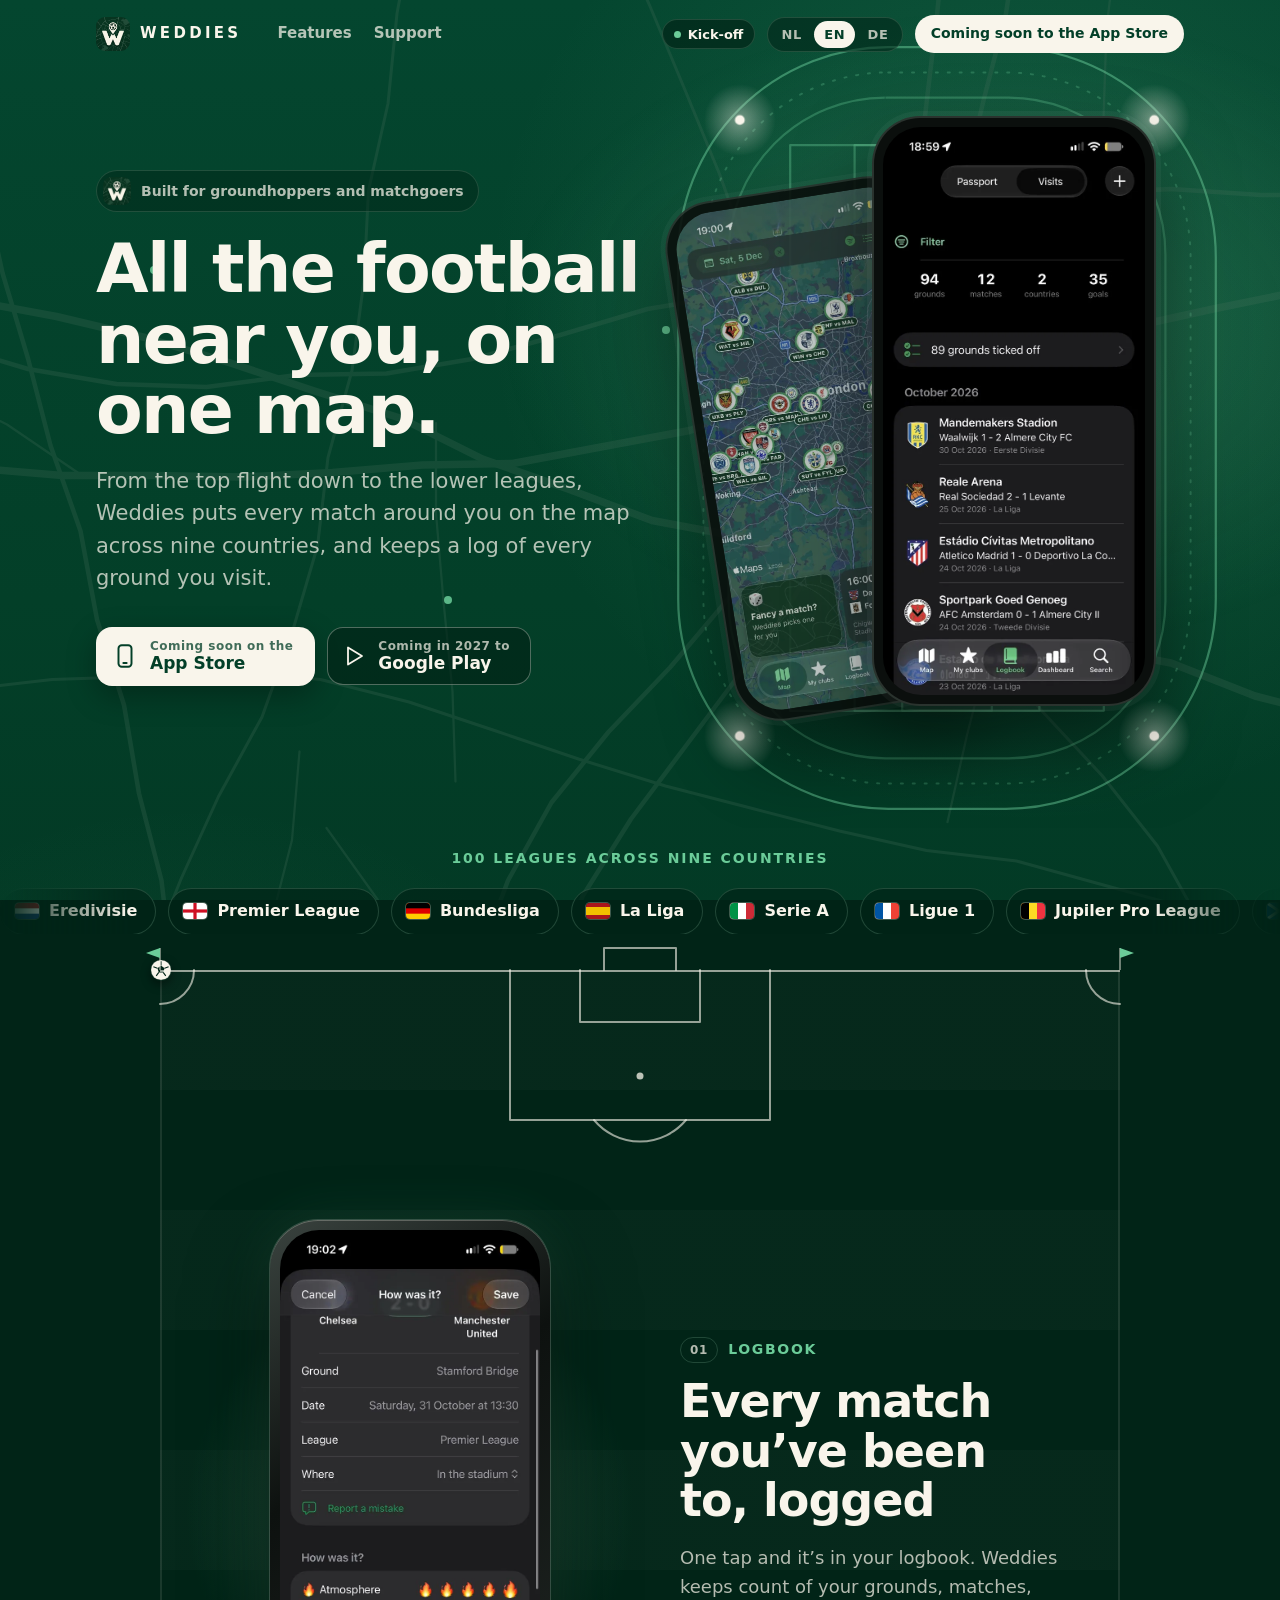
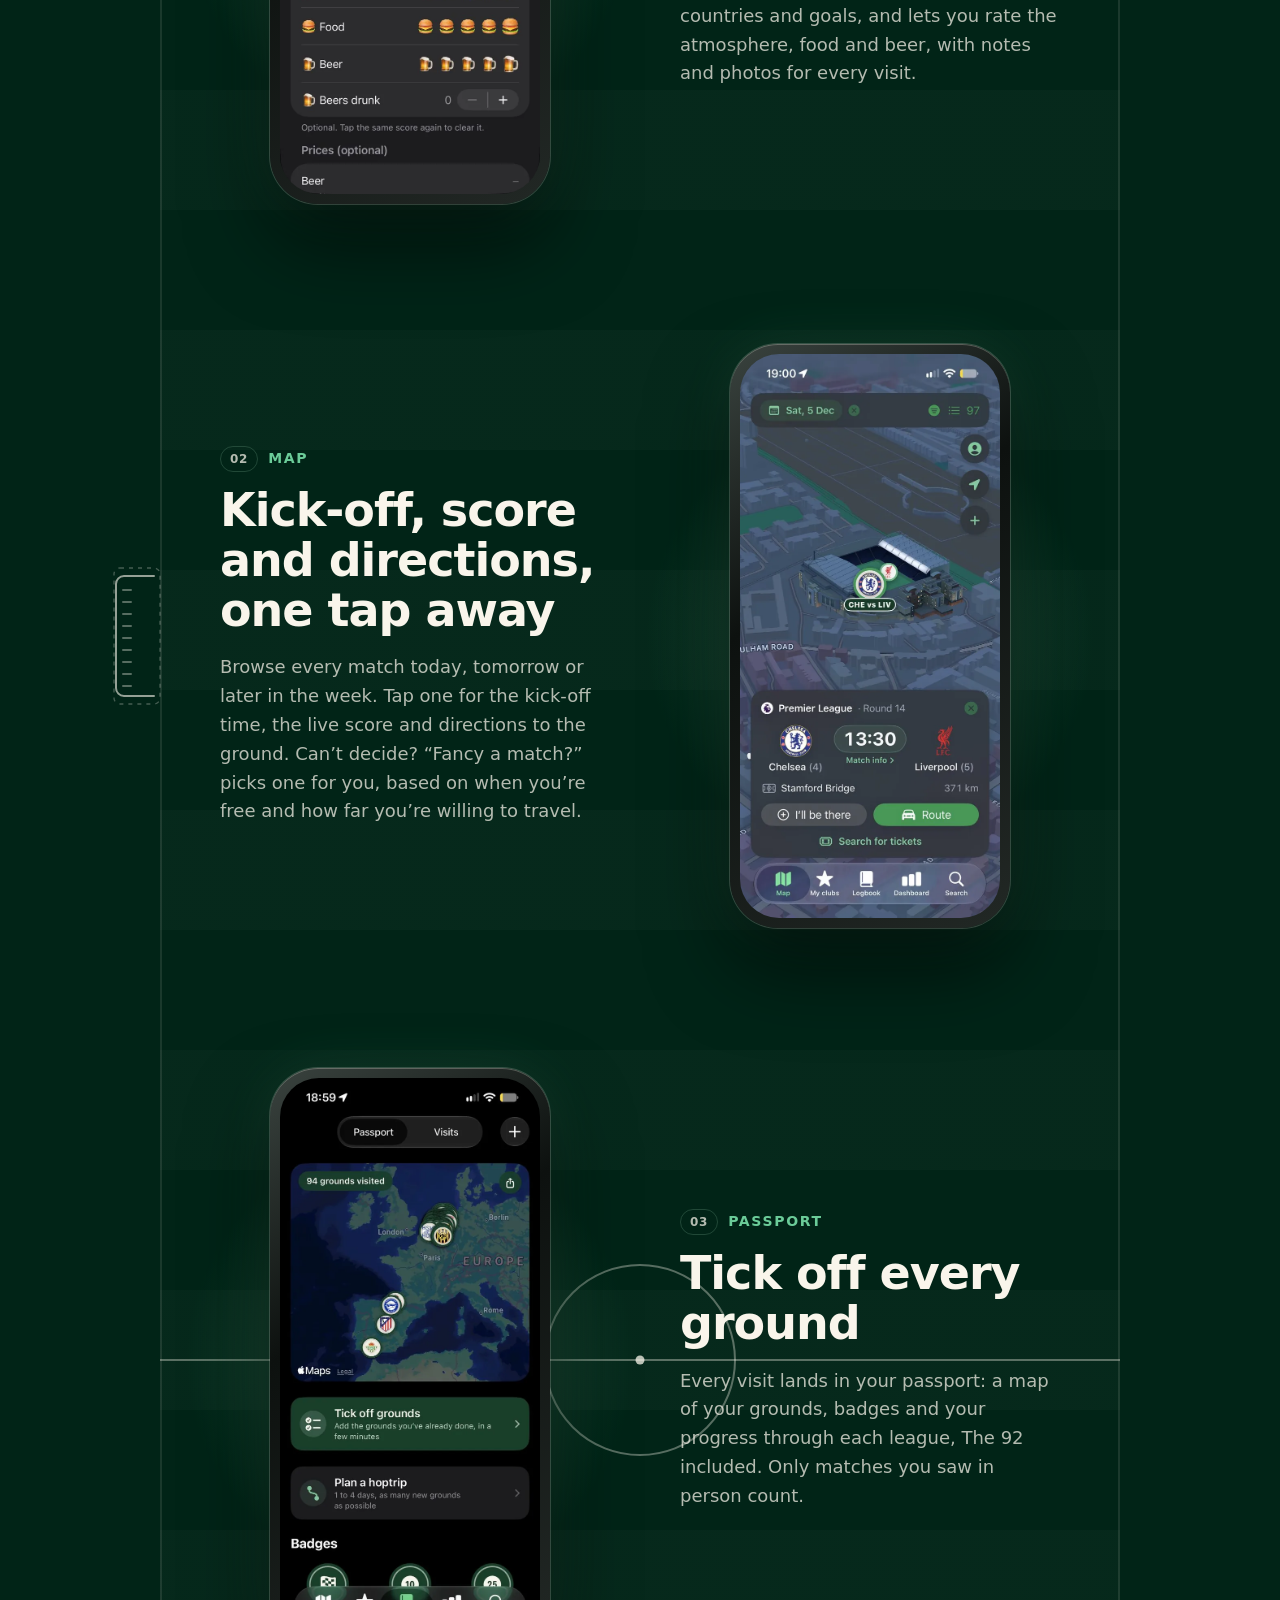
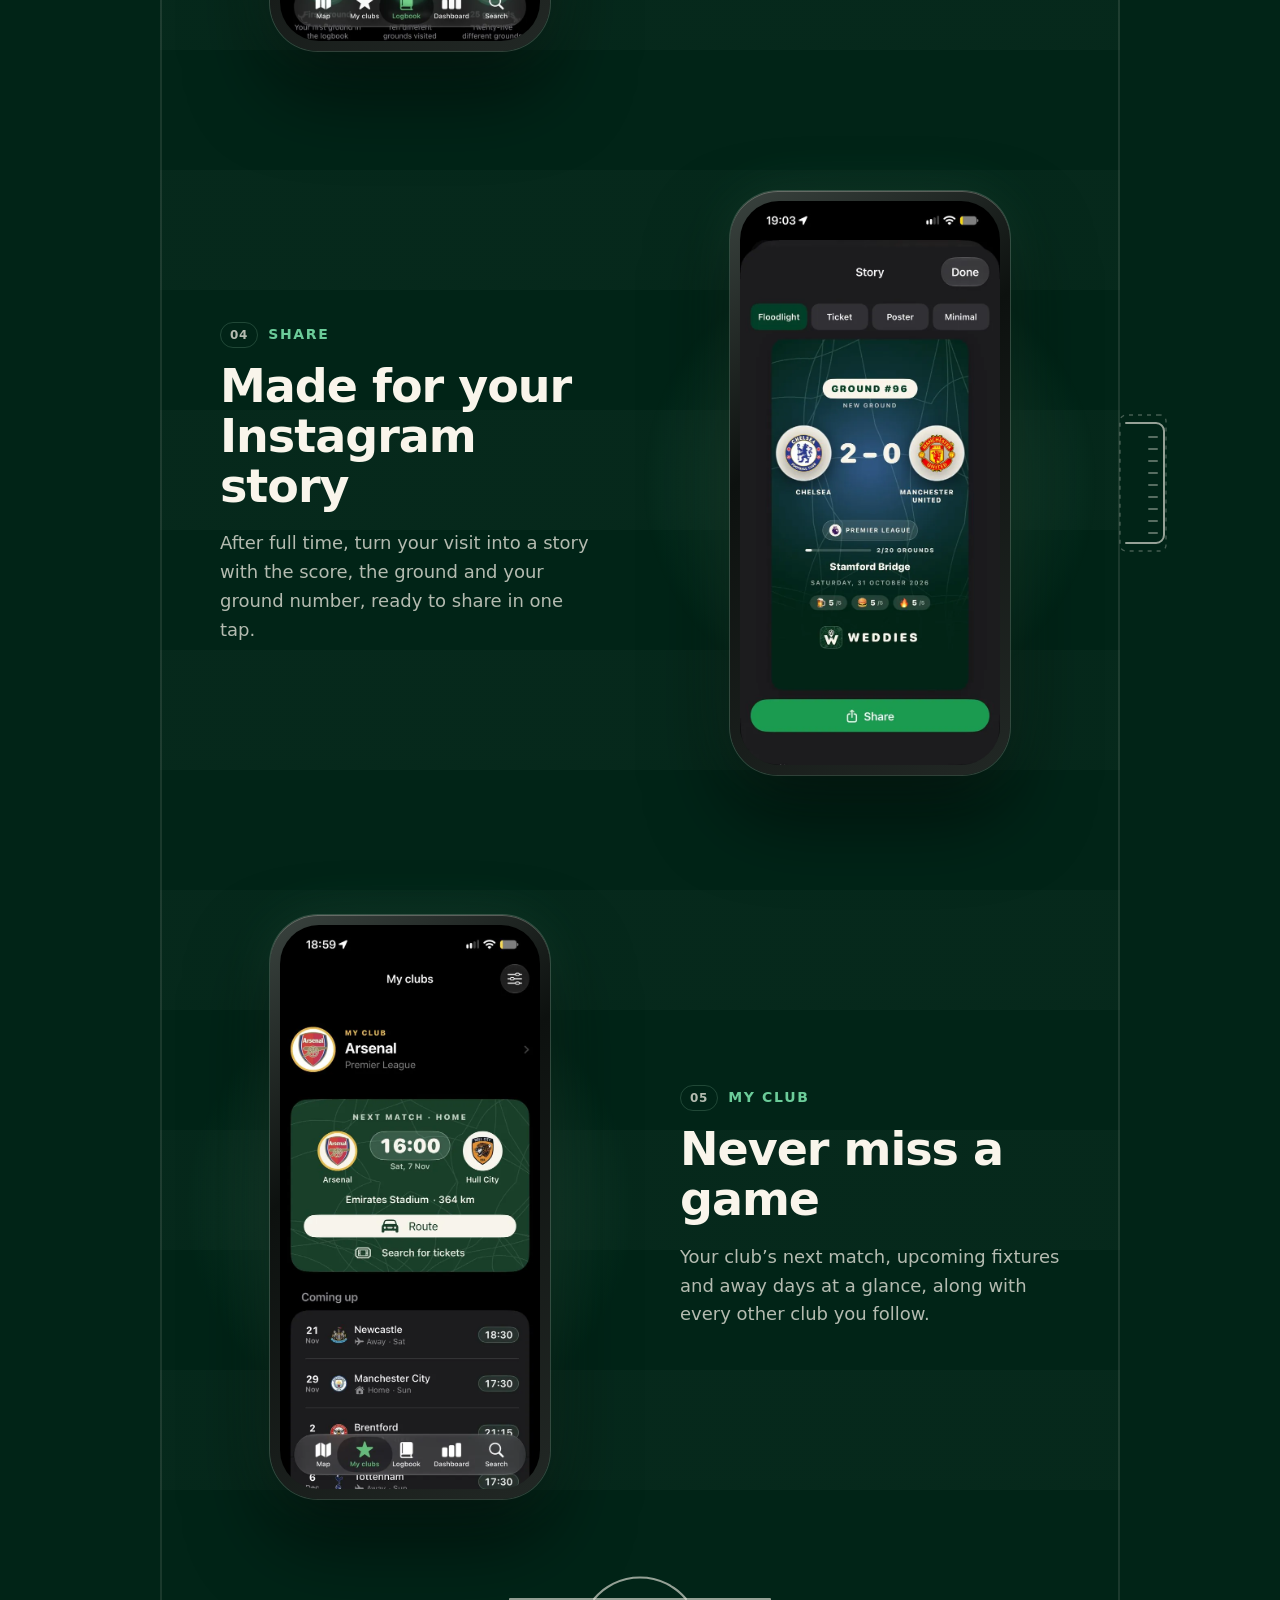
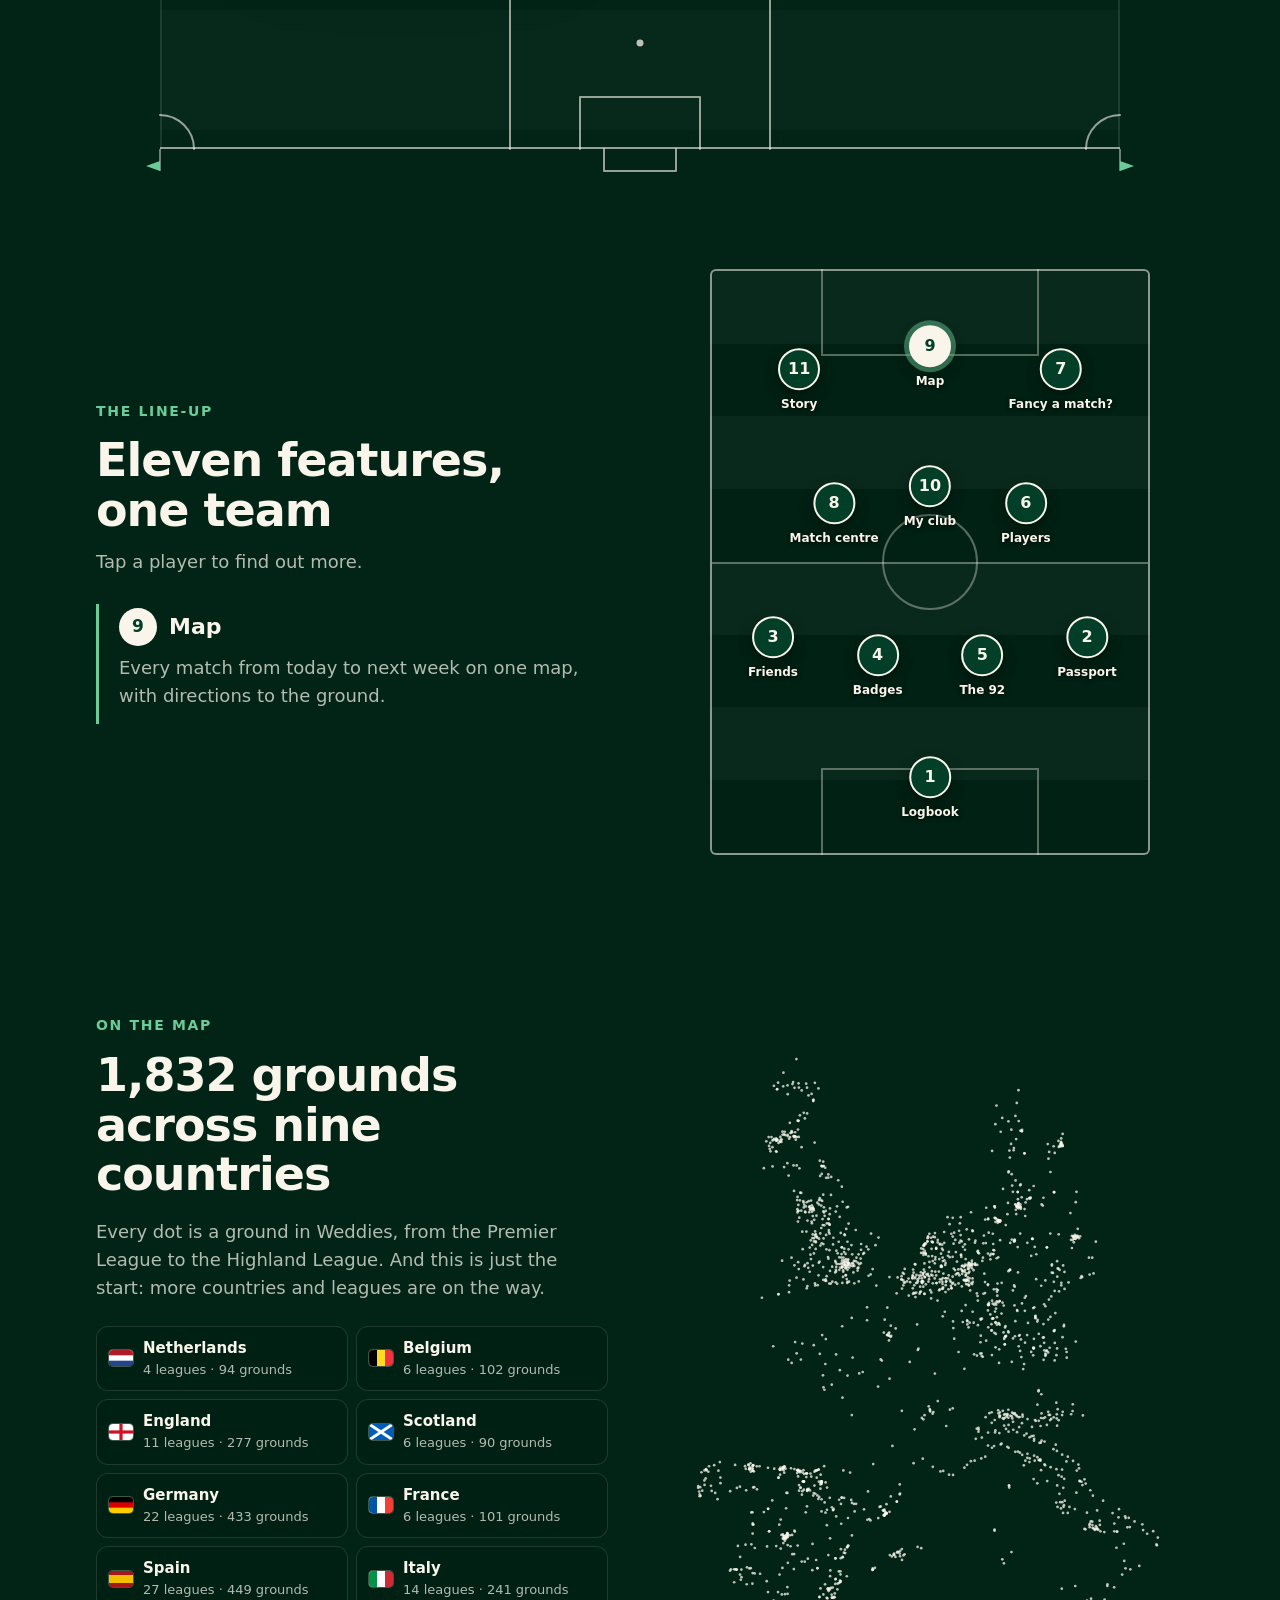
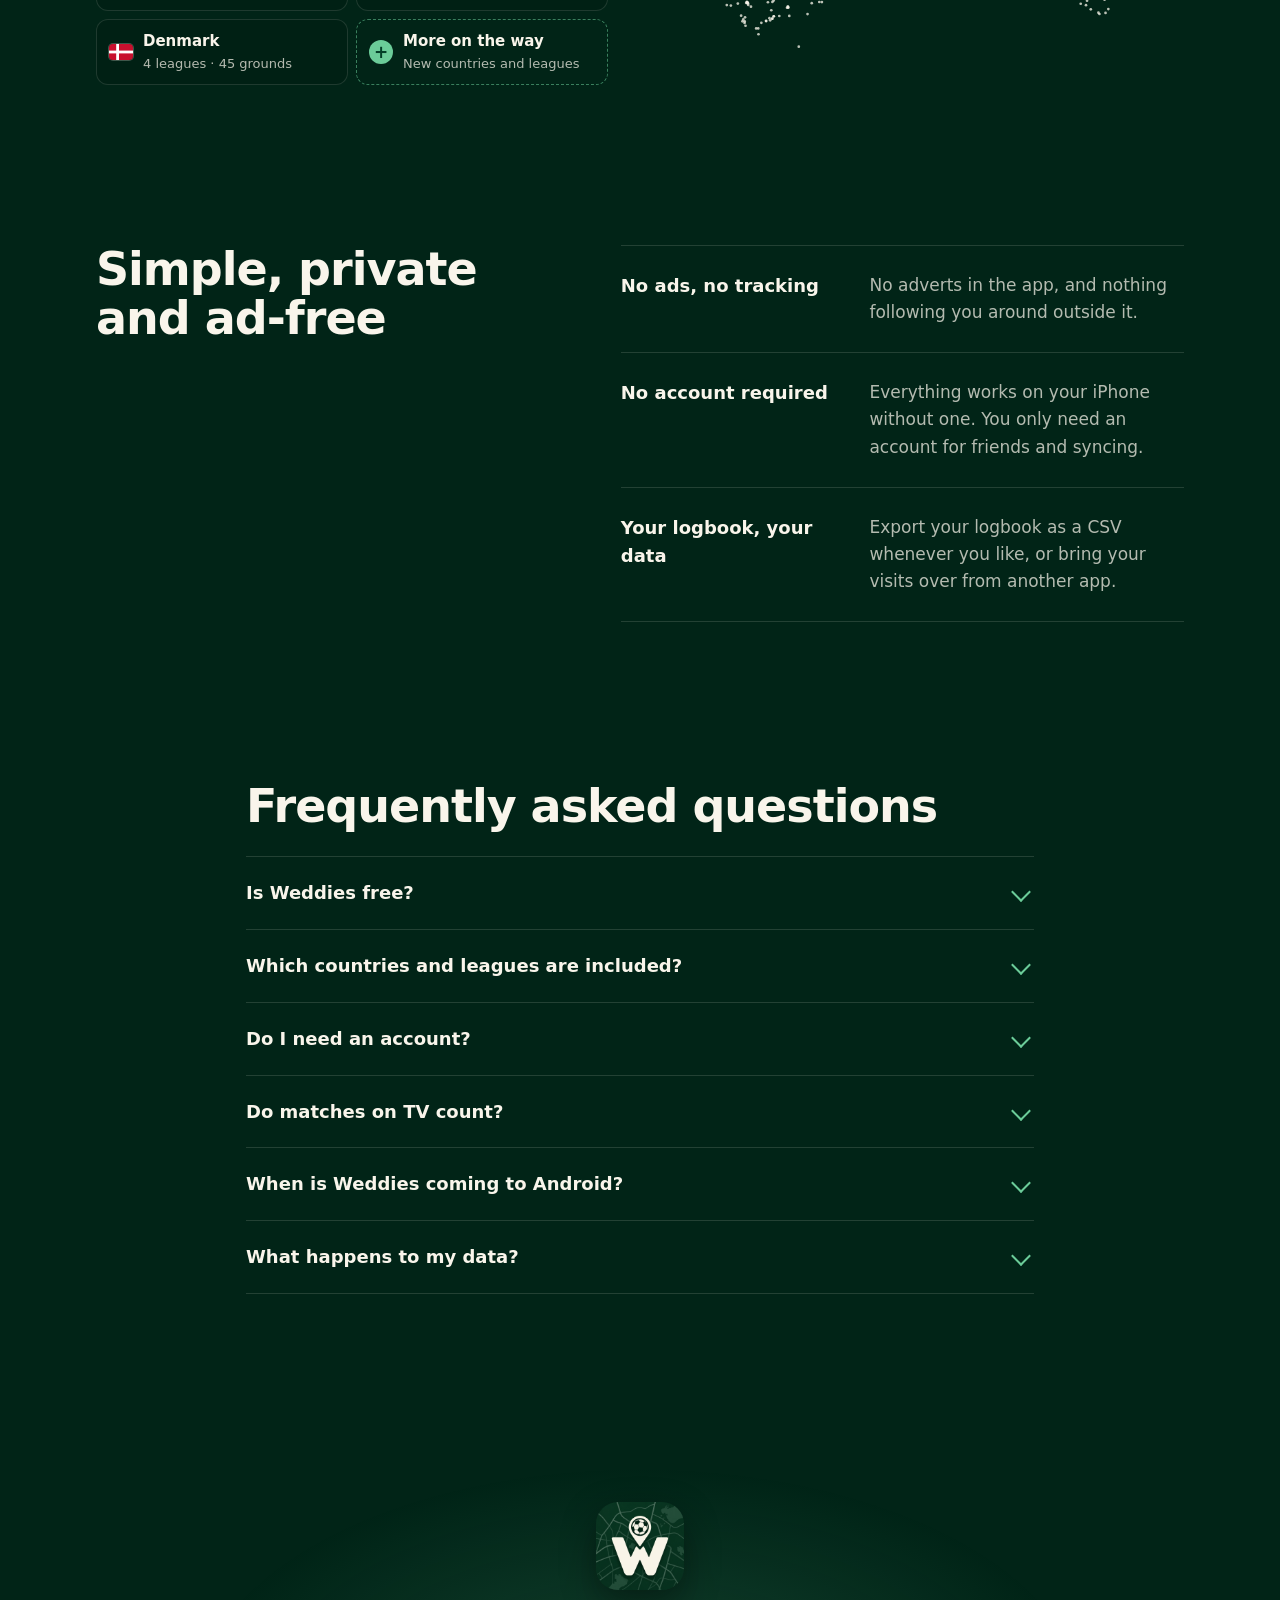
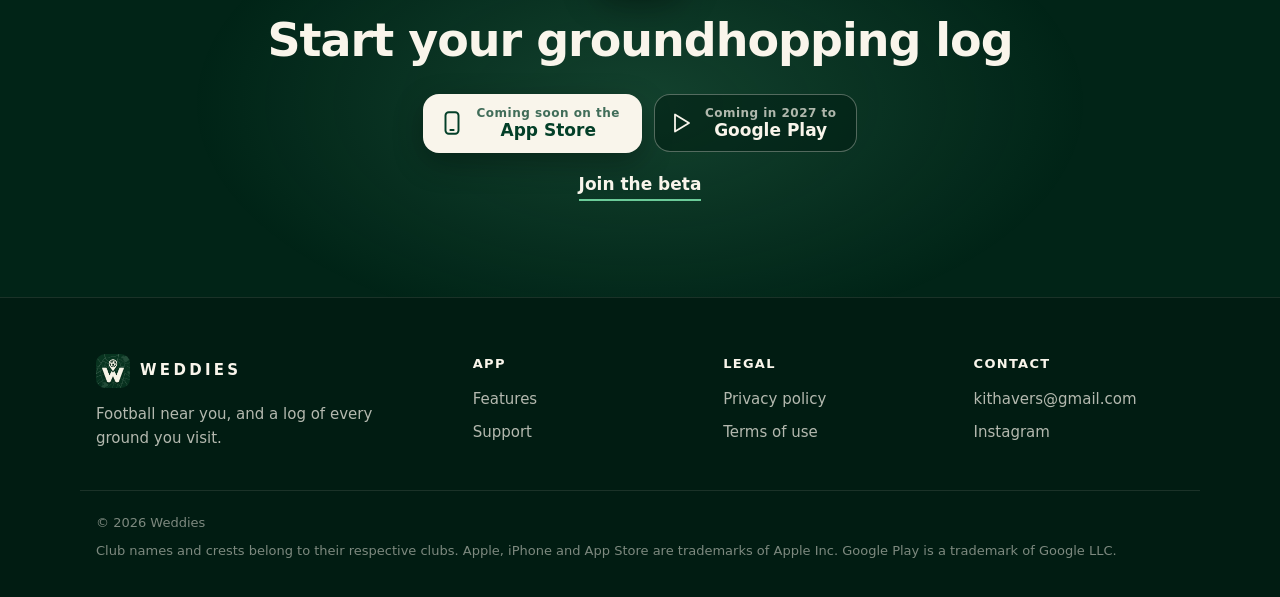
==== index.html @ 980b99e0 "Website weddiesapp.com: voorpagina, privacy, support, uitnodiging en 404 Voorpagina in NL/EN/DE met " ====
<!doctype html>
<html lang="nl">
<head>
<meta charset="utf-8">
<meta name="viewport" content="width=device-width, initial-scale=1, viewport-fit=cover">
<title>Weddies – Voetbalwedstrijden bij jou in de buurt</title>
<meta name="description" content="Weddies toont alle voetbalwedstrijden bij jou in de buurt op één kaart en houdt bij welke stadions je hebt bezocht. Binnenkort voor iPhone.">
<meta name="theme-color" content="#012417">
<link rel="canonical" href="https://weddiesapp.com/">
<link rel="icon" type="image/png" href="img/favicon-64.png">
<link rel="apple-touch-icon" href="img/apple-touch-icon.png">
<meta property="og:title" content="Weddies">
<meta property="og:description" content="Every football match nearby, on one map. With a personal logbook of every ground you visit.">
<meta property="og:image" content="https://weddiesapp.com/img/og.jpg">
<meta property="og:url" content="https://weddiesapp.com/">
<meta property="og:image:width" content="1200">
<meta property="og:image:height" content="630">
<meta name="twitter:card" content="summary_large_image">
<!-- Zodra de app in de App Store staat: het nummer uit de App Store-link invullen, dan toont Safari op de iPhone
     bovenaan een balk "Openen / Downloaden".
<meta name="apple-itunes-app" content="app-id=0000000000"> -->
<script type="application/ld+json">{"@context": "https://schema.org", "@type": "MobileApplication", "name": "Weddies", "operatingSystem": "iOS", "applicationCategory": "SportsApplication", "description": "Weddies shows every football match near you on one map and keeps a logbook of every ground you visit.", "url": "https://weddiesapp.com/", "image": "https://weddiesapp.com/img/og.jpg", "inLanguage": ["nl", "en", "de"], "offers": {"@type": "Offer", "price": "0", "priceCurrency": "EUR"}}</script>
<script>document.documentElement.classList.add("js");</script>
<link rel="stylesheet" href="style.css?v=14">
</head>
<body class="voorpagina">
<div class="kaartlaag" aria-hidden="true"><div class="kaartlaag-in"><span class="pin p0" style="left:12%;top:18%"></span><span class="pin p1" style="left:78%;top:12%"></span><span class="pin p2" style="left:88%;top:46%"></span><span class="pin p3" style="left:8%;top:62%"></span><span class="pin p0" style="left:64%;top:74%"></span><span class="pin p1" style="left:35%;top:40%"></span><span class="pin p2" style="left:52%;top:22%"></span><span class="pin p3" style="left:24%;top:88%"></span></div></div>

<!-- Banner die meebeweegt: doorzichtig bovenaan, groen met vervaging zodra je scrolt -->
<header class="kopbalk" id="kopbalk">
  <div class="kopbalk-in">
    <a class="merk" href="#top"><img src="img/logo.png" alt="" width="34" height="34">WEDDIES</a>
    <nav class="kopnav">
      <a href="#functies" data-t="nav_functies">Functies</a>
      <a href="support" data-t="nav_support">Support</a>
    </nav>
    <div class="kopbalk-rechts">
      <span class="klok" aria-hidden="true"><span class="klok-stip"></span><span class="klok-tijd">Aftrap</span></span>
      <div class="talen" role="group" aria-label="Taal / Language / Sprache">
        <button type="button" data-kies="nl" aria-pressed="true">NL</button>
        <button type="button" data-kies="en" aria-pressed="false">EN</button>
        <button type="button" data-kies="de" aria-pressed="false">DE</button>
      </div>
      <a class="kop-store" role="link" aria-disabled="true" data-store-kop data-t="kop_store">Binnenkort in de App Store</a>
    </div>
  </div>
</header>

<section class="hero" id="top">
  <div class="hero-in">
    <div class="hero-tekst onthul">
      <p class="hero-label"><img src="img/logo.png" alt="" width="28" height="28"><span data-t="hero_label">Voor groundhoppers en voetbalfans</span></p>
      <h1 data-t="hero_titel">Elke wedstrijd in de buurt, op één kaart.</h1>
      <p class="intro" data-t="hero_intro">Weddies toont alle voetbalwedstrijden om je heen, van de hoogste divisie tot de lagere klassen, in negen landen. Met een persoonlijk logboek van elk stadion dat je bezoekt.</p>
      <div class="winkels"><a class="knop-store" role="link" aria-disabled="true" data-store>
        <svg viewBox="0 0 24 24" aria-hidden="true" fill="none" stroke="currentColor" stroke-width="1.8" stroke-linecap="round" stroke-linejoin="round"><rect x="6" y="2" width="12" height="20" rx="3"/><path d="M10.5 18.5h3"/></svg>
        <span><small data-t="store_klein">Binnenkort in de</small><span data-t="store_groot">App Store</span></span>
      </a><span class="knop-store knop-play" aria-disabled="true"><svg viewBox="0 0 24 24" aria-hidden="true" fill="none" stroke="currentColor" stroke-width="1.8" stroke-linejoin="round"><path d="M6 3.5v17l14-8.5z"/></svg><span><small data-t="play_klein">Verwacht in 2027 op</small><span>Google Play</span></span></span></div>
      
    </div>
    <div class="toestellen onthul" aria-hidden="false">
      <div class="gloed"></div>
      <div class="telefoon achter"><img src="img/en-kaart.webp" data-scherm="kaart" width="640" height="1387" data-t-alt="alt_kaart" alt="De kaart van Weddies met wedstrijden in Londen"></div>
      <div class="telefoon voor"><img src="img/en-logboek.webp" data-scherm="logboek" width="640" height="1387" data-t-alt="alt_logboek" alt="Het logboek met 94 grounds, 12 wedstrijden en de laatste bezoeken"></div>
    </div>
  </div>
</section>

<!-- Bewegende band met competities (namen niet vertalen) -->
<section class="band" aria-labelledby="band-titel">
  <p class="band-titel" id="band-titel" data-t="band_titel">100 competities in negen landen</p>
  <div class="band-rails">
    <ul class="band-spoor">
      <li><img class="vlag" src="img/vlag/nl.svg" alt="" width="24" height="16">Eredivisie</li><li><img class="vlag" src="img/vlag/eng.svg" alt="" width="24" height="16">Premier League</li><li><img class="vlag" src="img/vlag/de.svg" alt="" width="24" height="16">Bundesliga</li><li><img class="vlag" src="img/vlag/es.svg" alt="" width="24" height="16">La Liga</li>
      <li><img class="vlag" src="img/vlag/it.svg" alt="" width="24" height="16">Serie A</li><li><img class="vlag" src="img/vlag/fr.svg" alt="" width="24" height="16">Ligue 1</li><li><img class="vlag" src="img/vlag/be.svg" alt="" width="24" height="16">Jupiler Pro League</li><li><img class="vlag" src="img/vlag/sco.svg" alt="" width="24" height="16">Premiership</li>
      <li><img class="vlag" src="img/vlag/dk.svg" alt="" width="24" height="16">Superliga</li><li><img class="vlag" src="img/vlag/nl.svg" alt="" width="24" height="16">Eerste Divisie</li><li><img class="vlag" src="img/vlag/eng.svg" alt="" width="24" height="16">Championship</li><li><img class="vlag" src="img/vlag/de.svg" alt="" width="24" height="16">2. Bundesliga</li>
      <li><img class="vlag" src="img/vlag/es.svg" alt="" width="24" height="16">Segunda División</li><li><img class="vlag" src="img/vlag/it.svg" alt="" width="24" height="16">Serie B</li><li><img class="vlag" src="img/vlag/fr.svg" alt="" width="24" height="16">Ligue 2</li><li><img class="vlag" src="img/vlag/nl.svg" alt="" width="24" height="16">Tweede Divisie</li>
      <li><img class="vlag" src="img/vlag/eng.svg" alt="" width="24" height="16">National League</li><li><img class="vlag" src="img/vlag/de.svg" alt="" width="24" height="16">3. Liga</li><li><img class="vlag" src="img/vlag/es.svg" alt="" width="24" height="16">Primera RFEF</li><li><img class="vlag" src="img/vlag/it.svg" alt="" width="24" height="16">Serie C</li>
      <li><img class="vlag" src="img/vlag/nl.svg" alt="" width="24" height="16">Derde Divisie</li><li><img class="vlag" src="img/vlag/de.svg" alt="" width="24" height="16">Regionalliga</li><li><img class="vlag" src="img/vlag/eng.svg" alt="" width="24" height="16">League One</li><li><img class="vlag" src="img/vlag/sco.svg" alt="" width="24" height="16">Highland League</li>
      <li><img class="vlag" src="img/vlag/be.svg" alt="" width="24" height="16">Challenger Pro League</li><li><img class="vlag" src="img/vlag/dk.svg" alt="" width="24" height="16">1. Division</li><li><img class="vlag" src="img/vlag/fr.svg" alt="" width="24" height="16">National 2</li><li><img class="vlag" src="img/vlag/eng.svg" alt="" width="24" height="16">League Two</li>
    </ul>
  </div>
</section>

<main class="kenmerken" id="functies">
  <div class="veldvlak" aria-hidden="true"><div class="goalmelding" aria-hidden="true"><span data-t="goal">GOAL!</span><i style="--h:0deg;--d:120px"></i><i style="--h:35deg;--d:95px"></i><i style="--h:70deg;--d:130px"></i><i style="--h:110deg;--d:100px"></i><i style="--h:150deg;--d:125px"></i><i style="--h:190deg;--d:90px"></i><i style="--h:230deg;--d:120px"></i><i style="--h:270deg;--d:105px"></i><i style="--h:310deg;--d:130px"></i><i style="--h:345deg;--d:95px"></i></div><span class="zijlijn links"><span class="zijlijn-lijn"></span><span class="bal"><svg viewBox="0 0 24 24"><circle cx="12" cy="12" r="11" fill="#F9F5EB"/><path d="M12 7.2l3.9 2.8-1.5 4.6H9.6L8.1 10z" fill="#012417"/><path d="M12 7.2V2.5M15.9 10l4.4-1.5M14.4 14.6l2.8 3.8M9.6 14.6l-2.8 3.8M8.1 10L3.7 8.5" stroke="#012417" stroke-width="1.2" fill="none"/><circle cx="12" cy="12" r="11" fill="none" stroke="#012417" stroke-opacity=".25"/></svg></span></span><span class="zijlijn rechts"><span class="zijlijn-lijn"></span></span><div class="veldkant boven onthul"><span class="doellijn"></span><svg class="hoekboog links" viewBox="0 0 40 40" width="40" height="40"><path class="lijntje" pathLength="1" d="M0 34A34 34 0 0 0 34 0"/><path class="vlagpaal" d="M0 0V-22"/><path class="vlag" d="M0 -22l-14 5 14 5z"/></svg><svg class="hoekboog rechts" viewBox="0 0 40 40" width="40" height="40"><path class="lijntje" pathLength="1" d="M6 0A34 34 0 0 0 40 34"/><path class="vlagpaal" d="M40 0V-22"/><path class="vlag" d="M40 -22l14 5-14 5z"/></svg><svg class="zestien-groep" viewBox="-180 -30 360 210" width="360" height="210"><path class="lijntje" pathLength="1" d="M-130 0V150H130V0"/><path class="lijntje" pathLength="1" d="M-60 0V52H60V0"/><path class="lijntje" pathLength="1" d="M-46 150A60 60 0 0 0 46 150"/><path class="lijntje" pathLength="1" d="M-36 0V-22H36V0"/><circle class="stip" cx="0" cy="106" r="3.5"/></svg></div><div class="middenlijn onthul"><span class="lijn"></span><svg class="middencirkel" viewBox="-110 -110 220 220" width="220" height="220"><path class="lijntje" pathLength="1" d="M0 -95A95 95 0 1 1 0 95A95 95 0 1 1 0 -95"/><circle class="stip" cx="0" cy="0" r="4.5"/></svg></div><div class="veldkant onder onthul"><span class="doellijn"></span><svg class="hoekboog links" viewBox="0 0 40 40" width="40" height="40"><path class="lijntje" pathLength="1" d="M0 34A34 34 0 0 0 34 0"/><path class="vlagpaal" d="M0 0V-22"/><path class="vlag" d="M0 -22l-14 5 14 5z"/></svg><svg class="hoekboog rechts" viewBox="0 0 40 40" width="40" height="40"><path class="lijntje" pathLength="1" d="M6 0A34 34 0 0 0 40 34"/><path class="vlagpaal" d="M40 0V-22"/><path class="vlag" d="M40 -22l14 5-14 5z"/></svg><svg class="zestien-groep" viewBox="-180 -30 360 210" width="360" height="210"><path class="lijntje" pathLength="1" d="M-130 0V150H130V0"/><path class="lijntje" pathLength="1" d="M-60 0V52H60V0"/><path class="lijntje" pathLength="1" d="M-46 150A60 60 0 0 0 46 150"/><path class="lijntje" pathLength="1" d="M-36 0V-22H36V0"/><circle class="stip" cx="0" cy="106" r="3.5"/></svg></div></div>
  <section class="blok onthul">
    <div class="tekst">
      <p class="label"><span class="nr">01</span><span data-t="k0_label">Logboek</span></p>
      <h2 data-t="k0_titel">Elke wedstrijd in je logboek</h2>
      <p class="uitleg" data-t="k0_uitleg">Leg met één tik vast dat je erbij was. Weddies houdt automatisch je grounds, wedstrijden, landen en doelpunten bij, met je beoordeling van sfeer, eten en bier, en notities en foto's per bezoek.</p>
    </div>
    <div class="podium"><div class="telefoon"><img src="img/en-beoordeling.webp" data-scherm="beoordeling" width="640" height="1387" loading="lazy" data-t-alt="alt_beoordeling" alt="Een bezoek beoordelen op sfeer, eten en bier"></div></div>
  </section>
  <section class="blok onthul">
    <svg class="dugout links onthul" viewBox="-4 -12 50 144" width="50" height="144" aria-hidden="true"><rect class="zone" x="-2" y="-8" width="46" height="136" rx="6"/><path class="lijntje" pathLength="1" d="M38 0H8A8 8 0 0 0 0 8V112A8 8 0 0 0 8 120H38"/><path class="stoel" d="M7 14H15M7 26H15M7 38H15M7 50H15M7 62H15M7 74H15M7 86H15M7 98H15M7 110H15"/></svg>
    <div class="tekst">
      <p class="label"><span class="nr">02</span><span data-t="k1_label">Kaart</span></p>
      <h2 data-t="k1_titel">Aftrap, stand en route in één tik</h2>
      <p class="uitleg" data-t="k1_uitleg">Bekijk alle wedstrijden van vandaag, morgen of later in de week. Tik op een wedstrijd voor de aftrap, de stand en de route naar het stadion. Met “Zin in voetbal?” kies je een moment en een maximale reistijd, en Weddies kiest een wedstrijd voor je.</p>
    </div>
    <div class="podium"><div class="telefoon"><img src="img/en-wedstrijd.webp" data-scherm="wedstrijd" width="640" height="1387" loading="lazy" data-t-alt="alt_wedstrijd" alt="Een wedstrijdkaartje boven het stadion in 3D"></div></div>
  </section>

  <section class="blok onthul">
    <div class="tekst">
      <p class="label"><span class="nr">03</span><span data-t="k2_label">Paspoort</span></p>
      <h2 data-t="k2_titel">Houd elk stadion bij</h2>
      <p class="uitleg" data-t="k2_uitleg">Elk bezoek komt in je paspoort: een kaart met al je grounds, badges en je voortgang per competitie, inclusief The 92. Alleen wedstrijden die je in het stadion hebt gezien tellen mee.</p>
    </div>
    <div class="podium"><div class="telefoon"><img src="img/en-paspoort.webp" data-scherm="paspoort" width="640" height="1387" loading="lazy" data-t-alt="alt_paspoort" alt="Het paspoort met 94 bezochte grounds op de kaart van Europa"></div></div>
  </section>

  <section class="blok onthul">
    <svg class="dugout rechts onthul" viewBox="-4 -12 50 144" width="50" height="144" aria-hidden="true"><rect class="zone" x="-2" y="-8" width="46" height="136" rx="6"/><path class="lijntje" pathLength="1" d="M38 0H8A8 8 0 0 0 0 8V112A8 8 0 0 0 8 120H38"/><path class="stoel" d="M7 14H15M7 26H15M7 38H15M7 50H15M7 62H15M7 74H15M7 86H15M7 98H15M7 110H15"/></svg>
    <div class="tekst">
      <p class="label"><span class="nr">04</span><span data-t="k3_label">Delen</span></p>
      <h2 data-t="k3_titel">Deel je bezoek als story</h2>
      <p class="uitleg" data-t="k3_uitleg">Maak na afloop met één tik een story met de uitslag, het stadion en je groundnummer, en deel die direct op Instagram.</p>
    </div>
    <div class="podium"><div class="telefoon"><img src="img/en-story.webp" data-scherm="story" width="640" height="1387" loading="lazy" data-t-alt="alt_story" alt="Een story van een wedstrijd op Stamford Bridge"></div></div>
  </section>

  <section class="blok onthul">
    <div class="tekst">
      <p class="label"><span class="nr">05</span><span data-t="k4_label">Mijn club</span></p>
      <h2 data-t="k4_titel">Je eigen club altijd in beeld</h2>
      <p class="uitleg" data-t="k4_uitleg">De volgende wedstrijd, het programma en de uitwedstrijden van je club en van de clubs die je volgt, in één overzicht.</p>
    </div>
    <div class="podium"><div class="telefoon"><img src="img/en-mijn-club.webp" data-scherm="mijn-club" width="640" height="1387" loading="lazy" data-t-alt="alt_club" alt="Het scherm Mijn club met de volgende wedstrijd"></div></div>
  </section>
</main>

<section class="opstelling" id="opstelling">
  <div class="opstelling-in">
    <div class="opstelling-tekst onthul">
      <p class="label" data-t="op_label">Het elftal</p>
      <h2 data-t="op_kop">Elf functies, één team</h2>
      <p class="uitleg" data-t="op_hint">Tik op een speler voor uitleg.</p>
      <div class="spelerkaart" aria-live="polite">
        <p class="spelerkaart-nr"><span class="rug">9</span><span class="spelerkaart-naam" data-t="sp9_naam">Kaart</span></p>
        <p class="spelerkaart-tekst" data-t="sp9_tekst">Alle wedstrijden van vandaag tot volgende week op één kaart, met de route naar het stadion.</p>
      </div>
    </div>
    <div class="miniveld onthul" role="group" aria-label="Opstelling">
      <span class="mv-middenlijn"></span><span class="mv-cirkel"></span><span class="mv-zestien boven"></span><span class="mv-zestien onder"></span>
      <button type="button" class="speler" data-nr="9" style="left:50%;top:15%" aria-pressed="true"><span class="rug">9</span><span class="naam" data-t="sp9_naam">Kaart</span></button><button type="button" class="speler" data-nr="11" style="left:20%;top:19%" aria-pressed="false"><span class="rug">11</span><span class="naam" data-t="sp11_naam">Story</span></button><button type="button" class="speler" data-nr="7" style="left:80%;top:19%" aria-pressed="false"><span class="rug">7</span><span class="naam" data-t="sp7_naam">Zin in voetbal?</span></button><button type="button" class="speler" data-nr="8" style="left:28%;top:42%" aria-pressed="false"><span class="rug">8</span><span class="naam" data-t="sp8_naam">Wedstrijdinfo</span></button><button type="button" class="speler" data-nr="10" style="left:50%;top:39%" aria-pressed="false"><span class="rug">10</span><span class="naam" data-t="sp10_naam">Mijn club</span></button><button type="button" class="speler" data-nr="6" style="left:72%;top:42%" aria-pressed="false"><span class="rug">6</span><span class="naam" data-t="sp6_naam">Spelers</span></button><button type="button" class="speler" data-nr="3" style="left:14%;top:65%" aria-pressed="false"><span class="rug">3</span><span class="naam" data-t="sp3_naam">Vrienden</span></button><button type="button" class="speler" data-nr="4" style="left:38%;top:68%" aria-pressed="false"><span class="rug">4</span><span class="naam" data-t="sp4_naam">Badges</span></button><button type="button" class="speler" data-nr="5" style="left:62%;top:68%" aria-pressed="false"><span class="rug">5</span><span class="naam" data-t="sp5_naam">The 92</span></button><button type="button" class="speler" data-nr="2" style="left:86%;top:65%" aria-pressed="false"><span class="rug">2</span><span class="naam" data-t="sp2_naam">Paspoort</span></button><button type="button" class="speler" data-nr="1" style="left:50%;top:89%" aria-pressed="false"><span class="rug">1</span><span class="naam" data-t="sp1_naam">Logboek</span></button>
    </div>
  </div>
</section>

<section class="europa">
  <div class="europa-in">
    <div class="europa-tekst onthul">
      <p class="label" data-t="eu_label">Op de kaart</p>
      <h2 data-t="eu_kop">1.832 stadions in negen landen</h2>
      <p class="uitleg" data-t="eu_tekst">Elke stip is een stadion in Weddies, van de Premier League tot de Highland League. En dit is pas het begin: er komen nog meer landen en competities bij.</p>
      <ul class="landen"><li><button type="button" data-land="nl"><img class="vlag" src="img/vlag/nl.svg" alt="" width="24" height="16"><span class="land-naam" data-t="land_nl">Nederland</span><span class="land-meta" data-meta="4|94"></span></button></li><li><button type="button" data-land="be"><img class="vlag" src="img/vlag/be.svg" alt="" width="24" height="16"><span class="land-naam" data-t="land_be">België</span><span class="land-meta" data-meta="6|102"></span></button></li><li><button type="button" data-land="eng"><img class="vlag" src="img/vlag/eng.svg" alt="" width="24" height="16"><span class="land-naam" data-t="land_eng">Engeland</span><span class="land-meta" data-meta="11|277"></span></button></li><li><button type="button" data-land="sco"><img class="vlag" src="img/vlag/sco.svg" alt="" width="24" height="16"><span class="land-naam" data-t="land_sco">Schotland</span><span class="land-meta" data-meta="6|90"></span></button></li><li><button type="button" data-land="de"><img class="vlag" src="img/vlag/de.svg" alt="" width="24" height="16"><span class="land-naam" data-t="land_de">Duitsland</span><span class="land-meta" data-meta="22|433"></span></button></li><li><button type="button" data-land="fr"><img class="vlag" src="img/vlag/fr.svg" alt="" width="24" height="16"><span class="land-naam" data-t="land_fr">Frankrijk</span><span class="land-meta" data-meta="6|101"></span></button></li><li><button type="button" data-land="es"><img class="vlag" src="img/vlag/es.svg" alt="" width="24" height="16"><span class="land-naam" data-t="land_es">Spanje</span><span class="land-meta" data-meta="27|449"></span></button></li><li><button type="button" data-land="it"><img class="vlag" src="img/vlag/it.svg" alt="" width="24" height="16"><span class="land-naam" data-t="land_it">Italië</span><span class="land-meta" data-meta="14|241"></span></button></li><li><button type="button" data-land="dk"><img class="vlag" src="img/vlag/dk.svg" alt="" width="24" height="16"><span class="land-naam" data-t="land_dk">Denemarken</span><span class="land-meta" data-meta="4|45"></span></button></li><li class="meer"><div class="meer-vak"><span class="plus" aria-hidden="true">+</span><span class="land-naam" data-t="eu_meer">Meer op komst</span><span class="land-meta" data-t="eu_meer_meta">Nieuwe landen en competities</span></div></li></ul>
    </div>
    <div class="europa-kaart onthul" data-bron="img/stadionkaart.svg" style="aspect-ratio: 600 / 761"></div>
  </div>
</section>

<section class="belofte">
  <div class="belofte-in onthul">
    <h2 data-t="b_kop">Eenvoudig, privé en zonder reclame</h2>
    <dl>
      <div><dt data-t="b1_titel">Geen advertenties of tracking</dt><dd data-t="b1_tekst">Weddies toont geen reclame en volgt je niet, in de app en daarbuiten.</dd></div>
      <div><dt data-t="b2_titel">Geen account nodig</dt><dd data-t="b2_tekst">Zonder account werkt alles op je iPhone. Een account heb je alleen nodig voor vrienden en synchronisatie.</dd></div>
      <div><dt data-t="b3_titel">Je logboek blijft van jou</dt><dd data-t="b3_tekst">Exporteer je logboek op elk moment als CSV, of haal je bezoeken binnen uit een andere app.</dd></div>
    </dl>
  </div>
</section>

<section class="faq" id="vragen">
  <div class="faq-in">
    <h2 data-t="faq_kop">Veelgestelde vragen</h2>
    <details class="vraag onthul"><summary data-t="q1">Is Weddies gratis?</summary><p data-t="a1">Ja. De kaart, het logboek, het paspoort en twee story-stijlen zijn gratis. Voor wie meer wil, komt er een optioneel abonnement: Weddies Plus.</p></details><details class="vraag onthul"><summary data-t="q2">Welke landen en competities zitten erin?</summary><p data-t="a2">Nederland, België, Engeland, Schotland, Duitsland, Frankrijk, Spanje, Italië en Denemarken: samen 100 competities, tot ver in de lagere klassen. En er komen steeds meer landen en competities bij.</p></details><details class="vraag onthul"><summary data-t="q3">Heb ik een account nodig?</summary><p data-t="a3">Nee. Zonder account werkt alles en blijft je logboek op je iPhone. Met een vrijwillig account wordt je logboek veilig bewaard en kun je vrienden toevoegen.</p></details><details class="vraag onthul"><summary data-t="q4">Tellen wedstrijden op tv mee?</summary><p data-t="a4">Je kunt ze loggen, maar ze tellen niet mee voor je grounds, paspoort of badges. Alleen echt in het stadion zijn telt.</p></details><details class="vraag onthul"><summary data-t="q5">Wanneer komt Weddies voor Android?</summary><p data-t="a5">De Android-versie wordt verwacht in 2027.</p></details><details class="vraag onthul"><summary data-t="q6">Wat gebeurt er met mijn gegevens?</summary><p><span data-t="a6">Zonder account verzamelt Weddies niets, en de app bevat geen reclame of tracking. Lees alles in het</span> <a href="privacy" data-t="a6_link">privacybeleid</a><span data-t="a6_eind">.</span></p></details>
  </div>
</section>

<section class="slot">
  <div class="slot-in onthul">
    <img class="icoon" src="img/logo.png" alt="" width="88" height="88">
    <h2 data-t="slot_titel">Begin je eigen groundhopping-logboek</h2>
    <div class="winkels"><a class="knop-store" role="link" aria-disabled="true" data-store>
      <svg viewBox="0 0 24 24" aria-hidden="true" fill="none" stroke="currentColor" stroke-width="1.8" stroke-linecap="round" stroke-linejoin="round"><rect x="6" y="2" width="12" height="20" rx="3"/><path d="M10.5 18.5h3"/></svg>
      <span><small data-t="store_klein">Binnenkort in de</small><span data-t="store_groot">App Store</span></span>
    </a><span class="knop-store knop-play" aria-disabled="true"><svg viewBox="0 0 24 24" aria-hidden="true" fill="none" stroke="currentColor" stroke-width="1.8" stroke-linejoin="round"><path d="M6 3.5v17l14-8.5z"/></svg><span><small data-t="play_klein">Verwacht in 2027 op</small><span>Google Play</span></span></span></div>
    
    <a class="beta-knop" id="beta" hidden data-t="beta_knop">Doe mee aan de bèta</a>
    <form class="aanmelden" id="aanmelden" hidden novalidate>
      <label class="aanmelden-kop" for="aanmeld-mail" data-t="mail_kop">Mail me bij de lancering</label>
      <div class="aanmelden-rij">
        <input id="aanmeld-mail" type="email" name="email" autocomplete="email" required data-t-ph="mail_ph" placeholder="je@email.nl">
        <button type="submit" data-t="mail_knop">Aanmelden</button>
      </div>
      <p class="aanmelden-klein" data-t="mail_klein">Alleen voor één mail bij de lancering. Daarna wissen we je adres.</p>
      <p class="aanmelden-melding" aria-live="polite"></p>
    </form>
  </div>
</section>

<footer class="voet">
  <div class="voet-in">
    <div class="voet-merk">
      <a class="merk" href="./"><img src="img/logo.png" alt="" width="34" height="34">WEDDIES</a>
      <p data-t="v_omschrijving">Voetbalwedstrijden bij jou in de buurt en een logboek van elk stadion dat je bezoekt.</p>
    </div>
    <nav class="voet-kolom" aria-label="App">
      <h3 data-t="v_app">App</h3>
      <a href="./#functies" data-t="v_functies">Functies</a>
      <a href="support" data-t="v_support">Support</a>
    </nav>
    <nav class="voet-kolom" aria-label="Legal">
      <h3 data-t="v_juridisch">Juridisch</h3>
      <a href="privacy" data-t="v_privacy">Privacybeleid</a>
      <a href="https://www.apple.com/legal/internet-services/itunes/dev/stdeula/" data-t="v_voorwaarden">Gebruiksvoorwaarden</a>
    </nav>
    <nav class="voet-kolom" aria-label="Contact">
      <h3 data-t="v_contact">Contact</h3>
      <a href="mailto:kithavers@gmail.com">kithavers@gmail.com</a>
      <a href="https://www.instagram.com/kit.havers/">Instagram</a>
    </nav>
  </div>
  <div class="voet-onder">
    <span>© 2026 Weddies</span>
    <span data-t="v_merken">Clubnamen en -logo's zijn eigendom van de betreffende clubs. Apple, iPhone en App Store zijn handelsmerken van Apple Inc. Google Play is een handelsmerk van Google LLC.</span>
  </div>
</footer>

<script>
// Zodra Weddies in de App Store staat: zet hier de link (https://apps.apple.com/app/id…). Dan worden de knoppen klikbaar.
var APP_STORE_URL = "";
// Bèta: zet hier de openbare TestFlight-link (https://testflight.apple.com/join/…). Leeg = knop verborgen.
var BETA_URL = "";
// Mail bij lancering: Supabase-project en de publieke (publishable/anon) sleutel. Leeg = formulier verborgen.
// Eerst de tabel aanmaken (weddies/appstore/Website - mail bij lancering.md) en het privacybeleid aanvullen.
var AANMELD_URL = "";   // bijv. https://<project>.supabase.co
var AANMELD_SLEUTEL = "";
// Nederlandse en Duitse screenshots: zet de namen erin zodra img/nl-<naam>.webp / img/de-<naam>.webp er staan
// (namen: kaart, wedstrijd, paspoort, story, mijn-club, logboek, beoordeling). Anders tonen we de Engelse.
var SCHERMEN = { nl: [], de: [] };
window.WEDDIES_LIGA = {"88":"nl","89":"nl","492":"nl","92":"nl","78":"de","79":"de","80":"de","83":"de","84":"de","85":"de","86":"de","87":"de","744":"de","745":"de","746":"de","747":"de","748":"de","749":"de","750":"de","751":"de","752":"de","753":"de","754":"de","755":"de","938":"de","939":"de","39":"eng","40":"eng","43":"eng","41":"eng","42":"eng","50":"eng","51":"eng","58":"eng","59":"eng","60":"eng","931":"eng","144":"be","145":"be","149":"be","150":"be","148":"be","487":"be","140":"es","141":"es","435":"es","436":"es","439":"es","440":"es","441":"es","442":"es","443":"es","444":"es","445":"es","446":"es","447":"es","448":"es","449":"es","450":"es","451":"es","452":"es","453":"es","454":"es","455":"es","456":"es","875":"es","876":"es","877":"es","878":"es","879":"es","179":"sco","180":"sco","183":"sco","184":"sco","730":"sco","731":"sco","119":"dk","120":"dk","122":"dk","862":"dk","61":"fr","62":"fr","63":"fr","67":"fr","68":"fr","69":"fr","135":"it","136":"it","138":"it","942":"it","943":"it","426":"it","427":"it","428":"it","429":"it","430":"it","431":"it","432":"it","433":"it","434":"it"};


window.TEKSTEN = {
  "nl": {
    "k0_label": "Logboek",
    "k0_titel": "Elke wedstrijd in je logboek",
    "k0_uitleg": "Leg met één tik vast dat je erbij was. Weddies houdt automatisch je grounds, wedstrijden, landen en doelpunten bij, met je beoordeling van sfeer, eten en bier, en notities en foto's per bezoek.",
    "alt_logboek": "Het logboek met 94 grounds, 12 wedstrijden en de laatste bezoeken",
    "alt_beoordeling": "Een bezoek beoordelen op sfeer, eten en bier",
    "titel": "Weddies – Voetbalwedstrijden bij jou in de buurt",
    "omschrijving": "Weddies toont alle voetbalwedstrijden bij jou in de buurt op één kaart en houdt bij welke stadions je hebt bezocht. Binnenkort voor iPhone.",
    "nav_functies": "Functies",
    "nav_support": "Support",
    "kop_store": "Binnenkort in de App Store",
    "kop_store_live": "Download",
    "hero_label": "Voor groundhoppers en voetbalfans",
    "hero_titel": "Elke wedstrijd in de buurt, op één kaart.",
    "hero_intro": "Weddies toont alle voetbalwedstrijden om je heen, van de hoogste divisie tot de lagere klassen, in negen landen. Met een persoonlijk logboek van elk stadion dat je bezoekt.",
    "store_klein": "Binnenkort in de",
    "store_klein_live": "Download in de",
    "store_groot": "App Store",
    "band_titel": "100 competities in negen landen",
    "k1_label": "Kaart",
    "k1_titel": "Aftrap, stand en route in één tik",
    "k1_uitleg": "Bekijk alle wedstrijden van vandaag, morgen of later in de week. Tik op een wedstrijd voor de aftrap, de stand en de route naar het stadion. Met “Zin in voetbal?” kies je een moment en een maximale reistijd, en Weddies kiest een wedstrijd voor je.",
    "k2_label": "Paspoort",
    "k2_titel": "Houd elk stadion bij",
    "k2_uitleg": "Elk bezoek komt in je paspoort: een kaart met al je grounds, badges en je voortgang per competitie, inclusief The 92. Alleen wedstrijden die je in het stadion hebt gezien tellen mee.",
    "k3_label": "Delen",
    "k3_titel": "Deel je bezoek als story",
    "k3_uitleg": "Maak na afloop met één tik een story met de uitslag, het stadion en je groundnummer, en deel die direct op Instagram.",
    "k4_label": "Mijn club",
    "k4_titel": "Je eigen club altijd in beeld",
    "k4_uitleg": "De volgende wedstrijd, het programma en de uitwedstrijden van je club en van de clubs die je volgt, in één overzicht.",
    "b1_titel": "Geen advertenties of tracking",
    "b1_tekst": "Weddies toont geen reclame en volgt je niet, in de app en daarbuiten.",
    "b2_titel": "Geen account nodig",
    "b2_tekst": "Zonder account werkt alles op je iPhone. Een account heb je alleen nodig voor vrienden en synchronisatie.",
    "b3_titel": "Je logboek blijft van jou",
    "b3_tekst": "Exporteer je logboek op elk moment als CSV, of haal je bezoeken binnen uit een andere app.",
    "slot_titel": "Begin je eigen groundhopping-logboek",
    "alt_kaart": "De kaart van Weddies met wedstrijden in Londen",
    "alt_wedstrijd": "Een wedstrijdkaartje boven het stadion in 3D",
    "alt_paspoort": "Het paspoort met 94 bezochte grounds op de kaart van Europa",
    "alt_story": "Een story van een wedstrijd op Stamford Bridge",
    "alt_club": "Het scherm Mijn club met de volgende wedstrijd",
    "b_kop": "Eenvoudig, privé en zonder reclame",
    "play_klein": "Verwacht in 2027 op",
    "op_label": "Het elftal",
    "op_kop": "Elf functies, één team",
    "op_hint": "Tik op een speler voor uitleg.",
    "eu_label": "Op de kaart",
    "eu_kop": "1.832 stadions in negen landen",
    "eu_tekst": "Elke stip is een stadion in Weddies, van de Premier League tot de Highland League. En dit is pas het begin: er komen nog meer landen en competities bij.",
    "eu_meta": "{c} competities · {s} stadions",
    "faq_kop": "Veelgestelde vragen",
    "q1": "Is Weddies gratis?",
    "a1": "Ja. De kaart, het logboek, het paspoort en twee story-stijlen zijn gratis. Voor wie meer wil, komt er een optioneel abonnement: Weddies Plus.",
    "q2": "Welke landen en competities zitten erin?",
    "a2": "Nederland, België, Engeland, Schotland, Duitsland, Frankrijk, Spanje, Italië en Denemarken: samen 100 competities, tot ver in de lagere klassen. En er komen steeds meer landen en competities bij.",
    "q3": "Heb ik een account nodig?",
    "a3": "Nee. Zonder account werkt alles en blijft je logboek op je iPhone. Met een vrijwillig account wordt je logboek veilig bewaard en kun je vrienden toevoegen.",
    "q4": "Tellen wedstrijden op tv mee?",
    "a4": "Je kunt ze loggen, maar ze tellen niet mee voor je grounds, paspoort of badges. Alleen echt in het stadion zijn telt.",
    "q5": "Wanneer komt Weddies voor Android?",
    "a5": "De Android-versie wordt verwacht in 2027.",
    "q6": "Wat gebeurt er met mijn gegevens?",
    "a6": "Zonder account verzamelt Weddies niets, en de app bevat geen reclame of tracking. Lees alles in het",
    "a6_link": "privacybeleid",
    "a6_eind": ".",
    "beta_knop": "Doe mee aan de bèta",
    "mail_kop": "Mail me bij de lancering",
    "mail_ph": "je@email.nl",
    "mail_knop": "Aanmelden",
    "mail_klein": "Alleen voor één mail bij de lancering. Daarna wissen we je adres.",
    "mail_bedankt": "Top! Je hoort van ons zodra Weddies er is.",
    "mail_fout": "Dat ging mis. Probeer het later nog eens.",
    "mail_ongeldig": "Vul een geldig e-mailadres in.",
    "band_vandaag": "Vandaag {n} wedstrijden in {k} {landen}",
    "band_land1": "land",
    "band_landen": "landen",
    "band_live": "LIVE",
    "sp1_naam": "Logboek",
    "sp1_tekst": "Elk bezoek veilig bewaard, met je beoordeling, notities en foto’s. Exporteer het als CSV wanneer je wilt.",
    "sp2_naam": "Paspoort",
    "sp2_tekst": "Een kaart met al je grounds en je voortgang per competitie.",
    "sp3_naam": "Vrienden",
    "sp3_tekst": "Voeg vrienden toe en zie elkaars grounds, badges en wie waar bij is. Alleen als de ander je verzoek accepteert.",
    "sp4_naam": "Badges",
    "sp4_tekst": "Verdien badges voor je eerste ground, nieuwe landen en andere mijlpalen.",
    "sp5_naam": "The 92",
    "sp5_tekst": "Vink alle 92 grounds van de Premier League en de Football League af.",
    "sp6_naam": "Spelers",
    "sp6_tekst": "Tik op een speler en zie hoe vaak je hem live zag spelen.",
    "sp7_naam": "Zin in voetbal?",
    "sp7_tekst": "Kies wanneer en hoe ver, en Weddies loot een wedstrijd voor je. Of schud gewoon je telefoon.",
    "sp8_naam": "Wedstrijdinfo",
    "sp8_tekst": "Opstellingen, doelpunten, kaarten en statistieken van elke wedstrijd, waar beschikbaar.",
    "sp9_naam": "Kaart",
    "sp9_tekst": "Alle wedstrijden van vandaag tot volgende week op één kaart, met de route naar het stadion.",
    "sp10_naam": "Mijn club",
    "sp10_tekst": "De volgende wedstrijd, het programma en je uitvakteller.",
    "sp11_naam": "Story",
    "sp11_tekst": "Deel je bezoek als story, in de stijl Floodlight of Ticket.",
    "land_nl": "Nederland",
    "land_be": "België",
    "land_eng": "Engeland",
    "land_sco": "Schotland",
    "land_de": "Duitsland",
    "land_fr": "Frankrijk",
    "land_es": "Spanje",
    "land_it": "Italië",
    "land_dk": "Denemarken",
    "band_morgen": "Morgen {n} wedstrijden in {k} {landen}",
    "eu_meer": "Meer op komst",
    "eu_meer_meta": "Nieuwe landen en competities"
  },
  "en": {
    "k0_label": "Logbook",
    "k0_titel": "Every match you’ve been to, logged",
    "k0_uitleg": "One tap and it’s in your logbook. Weddies keeps count of your grounds, matches, countries and goals, and lets you rate the atmosphere, food and beer, with notes and photos for every visit.",
    "alt_logboek": "The logbook with 94 grounds, 12 matches and the latest visits",
    "alt_beoordeling": "Rating a visit on atmosphere, food and beer",
    "titel": "Weddies – Football matches near you",
    "omschrijving": "Weddies shows every football match near you on one map and keeps track of the grounds you have visited. Coming soon to iPhone.",
    "nav_functies": "Features",
    "nav_support": "Support",
    "kop_store": "Coming soon to the App Store",
    "kop_store_live": "Download",
    "hero_label": "Built for groundhoppers and matchgoers",
    "hero_titel": "All the football near you, on one map.",
    "hero_intro": "From the top flight down to the lower leagues, Weddies puts every match around you on the map across nine countries, and keeps a log of every ground you visit.",
    "store_klein": "Coming soon on the",
    "store_klein_live": "Download on the",
    "store_groot": "App Store",
    "band_titel": "100 leagues across nine countries",
    "k1_label": "Map",
    "k1_titel": "Kick-off, score and directions, one tap away",
    "k1_uitleg": "Browse every match today, tomorrow or later in the week. Tap one for the kick-off time, the live score and directions to the ground. Can’t decide? “Fancy a match?” picks one for you, based on when you’re free and how far you’re willing to travel.",
    "k2_label": "Passport",
    "k2_titel": "Tick off every ground",
    "k2_uitleg": "Every visit lands in your passport: a map of your grounds, badges and your progress through each league, The 92 included. Only matches you saw in person count.",
    "k3_label": "Share",
    "k3_titel": "Made for your Instagram story",
    "k3_uitleg": "After full time, turn your visit into a story with the score, the ground and your ground number, ready to share in one tap.",
    "k4_label": "My club",
    "k4_titel": "Never miss a game",
    "k4_uitleg": "Your club’s next match, upcoming fixtures and away days at a glance, along with every other club you follow.",
    "b1_titel": "No ads, no tracking",
    "b1_tekst": "No adverts in the app, and nothing following you around outside it.",
    "b2_titel": "No account required",
    "b2_tekst": "Everything works on your iPhone without one. You only need an account for friends and syncing.",
    "b3_titel": "Your logbook, your data",
    "b3_tekst": "Export your logbook as a CSV whenever you like, or bring your visits over from another app.",
    "slot_titel": "Start your groundhopping log",
    "alt_kaart": "The Weddies map with matches in London",
    "alt_wedstrijd": "A match card above the stadium in 3D",
    "alt_paspoort": "The passport with 94 visited grounds on the map of Europe",
    "alt_story": "A story of a match at Stamford Bridge",
    "alt_club": "The My club screen with the next match",
    "b_kop": "Simple, private and ad-free",
    "play_klein": "Coming in 2027 to",
    "op_label": "The line-up",
    "op_kop": "Eleven features, one team",
    "op_hint": "Tap a player to find out more.",
    "eu_label": "On the map",
    "eu_kop": "1,832 grounds across nine countries",
    "eu_tekst": "Every dot is a ground in Weddies, from the Premier League to the Highland League. And this is just the start: more countries and leagues are on the way.",
    "eu_meta": "{c} leagues · {s} grounds",
    "faq_kop": "Frequently asked questions",
    "q1": "Is Weddies free?",
    "a1": "Yes. The map, the logbook, the passport and two story styles are free. For those who want more, there will be an optional subscription: Weddies Plus.",
    "q2": "Which countries and leagues are included?",
    "a2": "The Netherlands, Belgium, England, Scotland, Germany, France, Spain, Italy and Denmark: 100 leagues in total, well down into the lower divisions. And more countries and leagues are on the way.",
    "q3": "Do I need an account?",
    "a3": "No. Everything works without one, and your logbook stays on your iPhone. With an optional account, your logbook is backed up and you can add friends.",
    "q4": "Do matches on TV count?",
    "a4": "You can log them, but they don’t count towards your grounds, passport or badges. Only being there in person counts.",
    "q5": "When is Weddies coming to Android?",
    "a5": "The Android version is expected in 2027.",
    "q6": "What happens to my data?",
    "a6": "Without an account Weddies collects nothing, and the app has no ads or tracking. Read the details in the",
    "a6_link": "privacy policy",
    "a6_eind": ".",
    "beta_knop": "Join the beta",
    "mail_kop": "Email me at launch",
    "mail_ph": "you@email.com",
    "mail_knop": "Notify me",
    "mail_klein": "Just one email at launch, then we delete your address.",
    "mail_bedankt": "Great! We’ll let you know as soon as Weddies is out.",
    "mail_fout": "Something went wrong. Please try again later.",
    "mail_ongeldig": "Please enter a valid email address.",
    "band_vandaag": "{n} matches today across {k} {landen}",
    "band_land1": "country",
    "band_landen": "countries",
    "band_live": "LIVE",
    "sp1_naam": "Logbook",
    "sp1_tekst": "Every visit kept safe, with your ratings, notes and photos. Export it as a CSV whenever you like.",
    "sp2_naam": "Passport",
    "sp2_tekst": "A map of all your grounds and your progress through each league.",
    "sp3_naam": "Friends",
    "sp3_tekst": "Add friends and see each other’s grounds, badges and who’s going where. Only once they accept your request.",
    "sp4_naam": "Badges",
    "sp4_tekst": "Earn badges for your first ground, new countries and other milestones.",
    "sp5_naam": "The 92",
    "sp5_tekst": "Tick off all 92 grounds of the Premier League and the Football League.",
    "sp6_naam": "Players",
    "sp6_tekst": "Tap a player to see how often you’ve watched them live.",
    "sp7_naam": "Fancy a match?",
    "sp7_tekst": "Pick when and how far, and Weddies draws a match for you. Or just shake your phone.",
    "sp8_naam": "Match centre",
    "sp8_tekst": "Line-ups, goals, cards and stats for every match, where available.",
    "sp9_naam": "Map",
    "sp9_tekst": "Every match from today to next week on one map, with directions to the ground.",
    "sp10_naam": "My club",
    "sp10_tekst": "Your club’s next match, fixtures and away-day count.",
    "sp11_naam": "Story",
    "sp11_tekst": "Share your visit as a story in Floodlight or Ticket style.",
    "land_nl": "Netherlands",
    "land_be": "Belgium",
    "land_eng": "England",
    "land_sco": "Scotland",
    "land_de": "Germany",
    "land_fr": "France",
    "land_es": "Spain",
    "land_it": "Italy",
    "land_dk": "Denmark",
    "band_morgen": "{n} matches tomorrow across {k} {landen}",
    "eu_meer": "More on the way",
    "eu_meer_meta": "New countries and leagues"
  },
  "de": {
    "k0_label": "Logbuch",
    "k0_titel": "Jedes Spiel in deinem Logbuch",
    "k0_uitleg": "Mit einem Tipp hältst du fest, dass du dabei warst. Weddies zählt automatisch deine Grounds, Spiele, Länder und Tore, mit deiner Bewertung von Stimmung, Essen und Bier sowie Notizen und Fotos zu jedem Besuch.",
    "alt_logboek": "Das Logbuch mit 94 Grounds, 12 Spielen und den letzten Besuchen",
    "alt_beoordeling": "Einen Besuch nach Stimmung, Essen und Bier bewerten",
    "titel": "Weddies – Fußballspiele in deiner Nähe",
    "omschrijving": "Weddies zeigt alle Fußballspiele in deiner Nähe auf einer Karte und hält fest, welche Stadien du besucht hast. Demnächst für iPhone.",
    "nav_functies": "Funktionen",
    "nav_support": "Support",
    "kop_store": "Demnächst im App Store",
    "kop_store_live": "Laden",
    "hero_label": "Für Groundhopper und Fußballfans",
    "hero_titel": "Jedes Spiel in deiner Nähe, auf einer Karte.",
    "hero_intro": "Weddies zeigt alle Fußballspiele um dich herum, von der höchsten Liga bis zu den unteren Klassen, in neun Ländern. Mit einem persönlichen Logbuch für jedes Stadion, das du besuchst.",
    "store_klein": "Demnächst im",
    "store_klein_live": "Laden im",
    "store_groot": "App Store",
    "band_titel": "100 Ligen in neun Ländern",
    "k1_label": "Karte",
    "k1_titel": "Anstoß, Spielstand und Route mit einem Tipp",
    "k1_uitleg": "Sieh alle Spiele von heute, morgen oder später in der Woche. Tippe auf ein Spiel für Anstoßzeit, Spielstand und die Route zum Stadion. Bei „Lust auf Fußball?“ wählst du einen Zeitraum und eine maximale Reisezeit, und Weddies sucht ein Spiel für dich aus.",
    "k2_label": "Pass",
    "k2_titel": "Halte jedes Stadion fest",
    "k2_uitleg": "Jeder Besuch kommt in deinen Pass: eine Karte all deiner Grounds, Badges und dein Fortschritt pro Liga, einschließlich The 92. Es zählen nur Spiele, die du im Stadion gesehen hast.",
    "k3_label": "Teilen",
    "k3_titel": "Teile deinen Besuch als Story",
    "k3_uitleg": "Erstelle nach dem Spiel mit einem Tipp eine Story mit Ergebnis, Stadion und deiner Ground-Nummer und teile sie direkt auf Instagram.",
    "k4_label": "Mein Verein",
    "k4_titel": "Dein Verein immer im Blick",
    "k4_uitleg": "Nächstes Spiel, Spielplan und Auswärtsspiele deines Vereins und der Vereine, denen du folgst, in einer Übersicht.",
    "b1_titel": "Keine Werbung, kein Tracking",
    "b1_tekst": "Keine Anzeigen in der App und niemand, der dich außerhalb verfolgt.",
    "b2_titel": "Kein Account nötig",
    "b2_tekst": "Ohne Account funktioniert alles auf deinem iPhone. Einen Account brauchst du nur für Freunde und die Synchronisierung.",
    "b3_titel": "Dein Logbuch, deine Daten",
    "b3_tekst": "Exportiere dein Logbuch jederzeit als CSV oder übernimm deine Besuche aus einer anderen App.",
    "slot_titel": "Starte dein eigenes Groundhopping-Logbuch",
    "alt_kaart": "Die Weddies-Karte mit Spielen in London",
    "alt_wedstrijd": "Eine Spielkarte über dem Stadion in 3D",
    "alt_paspoort": "Der Pass mit 94 besuchten Grounds auf der Europakarte",
    "alt_story": "Eine Story von einem Spiel an der Stamford Bridge",
    "alt_club": "Der Bildschirm Mein Verein mit dem nächsten Spiel",
    "b_kop": "Einfach, privat und werbefrei",
    "play_klein": "Erscheint 2027 bei",
    "op_label": "Die Aufstellung",
    "op_kop": "Elf Funktionen, ein Team",
    "op_hint": "Tippe auf einen Spieler für mehr Infos.",
    "eu_label": "Auf der Karte",
    "eu_kop": "1.832 Stadien in neun Ländern",
    "eu_tekst": "Jeder Punkt ist ein Stadion in Weddies, von der Premier League bis zur Highland League. Und das ist erst der Anfang: Weitere Länder und Ligen kommen dazu.",
    "eu_meta": "{c} Ligen · {s} Stadien",
    "faq_kop": "Häufige Fragen",
    "q1": "Ist Weddies kostenlos?",
    "a1": "Ja. Karte, Logbuch, Pass und zwei Story-Stile sind kostenlos. Wer mehr möchte, kann künftig das optionale Abo Weddies Plus nutzen.",
    "q2": "Welche Länder und Ligen sind dabei?",
    "a2": "Niederlande, Belgien, England, Schottland, Deutschland, Frankreich, Spanien, Italien und Dänemark: insgesamt 100 Ligen, bis weit in die unteren Klassen. Und es kommen laufend weitere Länder und Ligen dazu.",
    "q3": "Brauche ich einen Account?",
    "a3": "Nein. Ohne Account funktioniert alles und dein Logbuch bleibt auf deinem iPhone. Mit einem freiwilligen Account wird dein Logbuch gesichert und du kannst Freunde hinzufügen.",
    "q4": "Zählen Spiele im Fernsehen?",
    "a4": "Du kannst sie eintragen, aber sie zählen nicht für Grounds, Pass oder Badges. Nur wer im Stadion war, zählt.",
    "q5": "Wann kommt Weddies für Android?",
    "a5": "Die Android-Version wird 2027 erwartet.",
    "q6": "Was passiert mit meinen Daten?",
    "a6": "Ohne Account erhebt Weddies keine Daten, und die App enthält weder Werbung noch Tracking. Alles Weitere steht in der",
    "a6_link": "Datenschutzerklärung",
    "a6_eind": ".",
    "beta_knop": "Bei der Beta mitmachen",
    "mail_kop": "Benachrichtige mich zum Start",
    "mail_ph": "du@email.de",
    "mail_knop": "Benachrichtigen",
    "mail_klein": "Nur eine E-Mail zum Start, danach löschen wir deine Adresse.",
    "mail_bedankt": "Super! Wir melden uns, sobald Weddies da ist.",
    "mail_fout": "Das hat nicht geklappt. Bitte versuch es später noch einmal.",
    "mail_ongeldig": "Bitte gib eine gültige E-Mail-Adresse ein.",
    "band_vandaag": "Heute {n} Spiele in {k} {landen}",
    "band_land1": "Land",
    "band_landen": "Ländern",
    "band_live": "LIVE",
    "sp1_naam": "Logbuch",
    "sp1_tekst": "Jeder Besuch sicher gespeichert, mit Bewertung, Notizen und Fotos. Jederzeit als CSV exportierbar.",
    "sp2_naam": "Pass",
    "sp2_tekst": "Eine Karte all deiner Grounds und dein Fortschritt pro Liga.",
    "sp3_naam": "Freunde",
    "sp3_tekst": "Füge Freunde hinzu und seht eure Grounds, Badges und wer wo dabei ist. Nur wenn die andere Person zustimmt.",
    "sp4_naam": "Badges",
    "sp4_tekst": "Sammle Badges für deinen ersten Ground, neue Länder und weitere Meilensteine.",
    "sp5_naam": "The 92",
    "sp5_tekst": "Hake alle 92 Grounds der Premier League und der Football League ab.",
    "sp6_naam": "Spieler",
    "sp6_tekst": "Tippe auf einen Spieler und sieh, wie oft du ihn live gesehen hast.",
    "sp7_naam": "Lust auf Fußball?",
    "sp7_tekst": "Wähle wann und wie weit, und Weddies lost ein Spiel für dich aus. Oder schüttle einfach dein Handy.",
    "sp8_naam": "Spielinfos",
    "sp8_tekst": "Aufstellungen, Tore, Karten und Statistiken zu jedem Spiel, sofern verfügbar.",
    "sp9_naam": "Karte",
    "sp9_tekst": "Alle Spiele von heute bis nächste Woche auf einer Karte, mit Route zum Stadion.",
    "sp10_naam": "Mein Verein",
    "sp10_tekst": "Nächstes Spiel, Spielplan und dein Auswärtszähler.",
    "sp11_naam": "Story",
    "sp11_tekst": "Teile deinen Besuch als Story im Stil Floodlight oder Ticket.",
    "land_nl": "Niederlande",
    "land_be": "Belgien",
    "land_eng": "England",
    "land_sco": "Schottland",
    "land_de": "Deutschland",
    "land_fr": "Frankreich",
    "land_es": "Spanien",
    "land_it": "Italien",
    "land_dk": "Dänemark",
    "band_morgen": "Morgen {n} Spiele in {k} {landen}",
    "eu_meer": "Weitere folgen",
    "eu_meer_meta": "Neue Länder und Ligen"
  }
};

// App Store-knoppen: klikbaar zodra APP_STORE_URL is ingevuld
document.addEventListener("taal", function (e) {
  if (!APP_STORE_URL) return;
  var t = window.TEKSTEN[e.detail];
  document.querySelectorAll("[data-store], [data-store-kop]").forEach(function (a) {
    a.href = APP_STORE_URL;
    a.removeAttribute("aria-disabled");
    a.removeAttribute("role");
  });
  document.querySelectorAll('[data-store] [data-t="store_klein"]').forEach(function (k) { k.textContent = t.store_klein_live; });
  document.querySelectorAll("[data-store-kop]").forEach(function (k) { k.textContent = t.kop_store_live; });
});
</script>
<script src="extra.js?v=12"></script>
<script src="taal.js?v=11"></script>
<script src="beweging.js?v=11"></script>
<script src="live.js?v=15"></script>
</body>
</html>
---- style.css ----
/* Weddies – huisstijl zoals in de iOS-app (Brand in ShareCard.swift) */
:root {
  --groen: #033F28;      /* Brand.green */
  --diep: #012417;       /* Brand.deepGreen, achtergrond */
  --creme: #F9F5EB;      /* Brand.cream */
  --lijn: #3C6753;       /* Brand.line, de 'straten' */
  --accent: #6BCC99;     /* Brand.accent in donkere modus */
  --zacht: rgba(249, 245, 235, .72);
  --kaart: rgba(3, 63, 40, .72);
  --rand: rgba(60, 103, 83, .55);
  --font: -apple-system, BlinkMacSystemFont, "SF Pro Display", "SF Pro Text", system-ui, "Segoe UI", Roboto, "Helvetica Neue", Arial, sans-serif;
  --kophoogte: 68px;
  color-scheme: dark;
}
* { box-sizing: border-box; }
html { overflow-x: clip; -webkit-text-size-adjust: 100%; scroll-behavior: smooth; scroll-padding-top: var(--kophoogte); }
body {
  margin: 0;
  font: 17px/1.55 var(--font);
  color: var(--creme);
  background: var(--diep);
  -webkit-font-smoothing: antialiased;
  /* geen overflow-x hier: dan wordt body een eigen scrollvak en werken de scroll-animaties niet (html heeft overflow-x: clip) */
}
img { max-width: 100%; display: block; }

/* Voorpagina: één doorlopende kaart als achtergrond. Hij schuift langzamer mee dan de pagina (beweging.js),
   en over de straten rijden lichtjes en kloppen pins, zoals op een kaart in de app. */
.kaartlaag { position: fixed; inset: 0; z-index: -1; overflow: hidden; pointer-events: none; }
.kaartlaag-in {
  position: absolute; left: 0; right: 0; top: 0; height: calc(100% + 600px); will-change: transform;
  background:
    url("img/straten.svg") center / cover no-repeat,
    radial-gradient(60% 50% at 80% 20%, rgba(107, 204, 153, .16), rgba(107, 204, 153, 0) 70%),
    radial-gradient(55% 45% at 15% 85%, rgba(107, 204, 153, .10), rgba(107, 204, 153, 0) 70%),
    linear-gradient(180deg, #04462F 0%, var(--groen) 40%, #02301F 100%);
}
.pin { position: absolute; width: 8px; height: 8px; margin: -4px 0 0 -4px; border-radius: 50%; background: var(--accent); opacity: .85; }
.pin::after { content: ""; position: absolute; inset: 0; border-radius: 50%; background: var(--accent); opacity: 0; }
@media (prefers-reduced-motion: no-preference) {
  .pin::after { animation: puls 3.6s ease-out infinite; }
  .pin.p1::after { animation-delay: .9s; }
  .pin.p2::after { animation-delay: 1.8s; }
  .pin.p3::after { animation-delay: 2.7s; }
}
@keyframes puls { 0% { transform: scale(1); opacity: .55; } 100% { transform: scale(5); opacity: 0; } }
.voorpagina { background: var(--diep); }
a { color: var(--creme); }
a:focus-visible, button:focus-visible { outline: 2px solid var(--accent); outline-offset: 3px; border-radius: 6px; }

/* Taalblokken: alleen de gekozen taal is zichtbaar */
[data-lang]:not(.aan) { display: none !important; }

/* Merk en taalkeuze (alle pagina's) */
.balk {
  max-width: 1120px; margin: 0 auto; padding: 16px;
  display: flex; align-items: center; justify-content: space-between; gap: 12px;
}
.merk { display: flex; align-items: center; gap: 10px; text-decoration: none; font-weight: 800; letter-spacing: .22em; font-size: 15px; white-space: nowrap; }
.merk img { width: 34px; height: 34px; border-radius: 9px; }
.talen { display: flex; gap: 2px; background: rgba(1, 36, 23, .55); border: 1px solid var(--rand); border-radius: 999px; padding: 3px; }
.talen button {
  font: 600 13px/1 var(--font); letter-spacing: .06em; color: var(--zacht);
  background: none; border: 0; border-radius: 999px; padding: 7px 10px; cursor: pointer;
}
.talen button[aria-pressed="true"] { background: var(--creme); color: var(--groen); }

/* ---------- Banner die meebeweegt (voorpagina) ---------- */
.kopbalk {
  position: fixed; top: 0; left: 0; right: 0; z-index: 50;
  padding-top: env(safe-area-inset-top);
  transition: background-color .35s ease, box-shadow .35s ease, border-color .35s ease;
  border-bottom: 1px solid transparent;
}
.kopbalk-in {
  max-width: 1120px; margin: 0 auto; height: var(--kophoogte); padding: 0 16px;
  display: flex; align-items: center; gap: 24px;
}
.kopnav { display: flex; gap: 22px; margin-right: auto; margin-left: 12px; }
.kopnav a { color: var(--zacht); text-decoration: none; font-weight: 600; font-size: 15px; }
.kopnav a:hover { color: var(--creme); }
.kopbalk-rechts { display: flex; align-items: center; gap: 12px; margin-left: auto; }
.kop-store {
  display: inline-flex; align-items: center; height: 38px; padding: 0 16px; border-radius: 999px;
  background: var(--creme); color: var(--groen); text-decoration: none; font-weight: 700; font-size: 14px; white-space: nowrap;
  opacity: 0; transform: translateY(-4px); pointer-events: none;
  transition: opacity .35s ease, transform .35s ease;
}
.kopbalk.vast {
  background: rgba(1, 30, 19, .94);
  border-bottom-color: rgba(60, 103, 83, .45);
  box-shadow: 0 8px 30px rgba(0, 0, 0, .25);
}
.kopbalk.vast .kop-store { opacity: 1; transform: none; pointer-events: auto; }
.kop-store[aria-disabled="true"] { cursor: default; }

/* ---------- Hero ---------- */
.hero {
  position: relative; overflow: hidden;
  padding-top: calc(var(--kophoogte) + env(safe-area-inset-top));
  background: radial-gradient(60% 60% at 78% 40%, rgba(107, 204, 153, .18) 0%, rgba(107, 204, 153, 0) 65%);
}
.hero-in {
  position: relative; z-index: 1;
  max-width: 1120px; margin: 0 auto; padding: 40px 16px 80px;
  display: grid; grid-template-columns: 1.05fr .95fr; gap: 48px; align-items: center;
  min-height: min(760px, calc(100vh - var(--kophoogte)));
}
.hero-label {
  display: inline-flex; align-items: center; gap: 10px; margin: 0 0 22px;
  padding: 6px 14px 6px 6px; border-radius: 999px;
  background: rgba(1, 36, 23, .45); border: 1px solid var(--rand);
  font-size: 14px; font-weight: 600; color: var(--zacht);
}
.hero-label img { width: 28px; height: 28px; border-radius: 8px; }
h1 { font-size: clamp(40px, 6.2vw, 68px); line-height: 1.03; letter-spacing: -.025em; margin: 0 0 20px; font-weight: 800; }
.intro { font-size: clamp(18px, 2.1vw, 21px); color: var(--zacht); margin: 0 0 32px; max-width: 32em; }
.knop-store {
  display: inline-flex; align-items: center; gap: 12px;
  background: var(--creme); color: var(--groen); text-decoration: none;
  border-radius: 16px; padding: 12px 22px 12px 16px; font-weight: 700; font-size: 17px; line-height: 1.2;
  box-shadow: 0 10px 30px rgba(0, 0, 0, .3);
}
.knop-store small { display: block; font-weight: 600; font-size: 12px; letter-spacing: .04em; opacity: .75; }
.knop-store[aria-disabled="true"] { cursor: default; }
.knop-store svg { width: 26px; height: 26px; flex: none; }
.winkels { display: flex; flex-wrap: wrap; gap: 12px; align-items: center; }
.knop-play {
  background: rgba(1, 30, 19, .55); color: var(--creme); box-shadow: none;
  border: 1.5px solid rgba(249, 245, 235, .32); padding: 10.5px 20px 10.5px 14px;
}
.knop-play small { opacity: .7; }
.knop-play svg { width: 24px; height: 24px; }

/* Telefoons */
.telefoon {
  width: 100%; max-width: 300px; margin: 0 auto;
  border-radius: 46px; padding: 9px; background: #0b0f0d;
  box-shadow: 0 0 0 2px #2a332e, 0 0 0 7px rgba(249, 245, 235, .04), 0 40px 80px rgba(0, 0, 0, .5);
}
.telefoon img { border-radius: 38px; width: 100%; height: auto; aspect-ratio: 1179 / 2556; background: #000; }

.toestellen { position: relative; height: 620px; }
.toestellen .gloed {
  position: absolute; inset: 10% 0 0 10%; border-radius: 50%;
  background: radial-gradient(closest-side, rgba(107, 204, 153, .35), rgba(107, 204, 153, 0));
  filter: blur(10px);
}
.toestellen .telefoon { position: absolute; max-width: 280px; }
.toestellen .voor { right: 6%; top: 0; z-index: 2; }
.toestellen .achter { left: 2%; top: 70px; max-width: 250px; transform: rotate(-9deg); opacity: .9; }
.toestellen .achter img { filter: saturate(.9) brightness(.85); }

@media (prefers-reduced-motion: no-preference) {
  .toestellen .voor { animation: zweef 7s ease-in-out infinite; }
  .toestellen .achter { animation: zweef-achter 8s ease-in-out infinite; }
}
@keyframes zweef { 0%, 100% { transform: translateY(0); } 50% { transform: translateY(-12px); } }
@keyframes zweef-achter { 0%, 100% { transform: rotate(-9deg) translateY(0); } 50% { transform: rotate(-9deg) translateY(10px); } }

/* ---------- Bewegende band met competities ---------- */
.band { padding: 20px 0 36px; }
.band-titel {
  text-align: center; margin: 0 16px 18px; color: var(--accent);
  font-weight: 700; font-size: 14px; letter-spacing: .14em; text-transform: uppercase;
}
.band-rails {
  overflow: hidden;
  -webkit-mask-image: linear-gradient(to right, transparent, #000 10%, #000 90%, transparent);
  mask-image: linear-gradient(to right, transparent, #000 10%, #000 90%, transparent);
}
.band-spoor { list-style: none; margin: 0; padding: 0; display: flex; gap: 12px; width: max-content; }
.band-spoor li {
  display: inline-flex; align-items: center; gap: 10px; white-space: nowrap;
  padding: 10px 18px 10px 14px; border-radius: 999px;
  background: rgba(1, 36, 23, .7); border: 1px solid var(--rand);
  font-weight: 600; font-size: 16px;
}
.band-spoor .vlag {
  width: 24px; height: 16px; border-radius: 4px; flex: none;
  box-shadow: 0 0 0 1px rgba(249, 245, 235, .25);
}
.band-spoor.loopt { animation: band 70s linear infinite; will-change: transform; }
.band-rails:hover .band-spoor.loopt { animation-play-state: paused; }
@keyframes band { from { transform: translateX(0); } to { transform: translateX(calc(-50% - 6px)); } }
@media (prefers-reduced-motion: reduce) {
  .band-spoor { flex-wrap: wrap; justify-content: center; width: auto; padding: 0 16px; }
}

/* ---------- Kenmerken: tekst naast een crème podium met de hele telefoon ---------- */
.kenmerken { max-width: 1120px; margin: 0 auto; padding: 56px 16px 32px; display: grid; gap: 140px; overflow-x: clip; }
.blok { display: grid; grid-template-columns: 1fr 1fr; gap: 80px; align-items: center; max-width: 1080px; width: 100%; margin: 0 auto; }
.blok:nth-child(even) .tekst { order: 2; }
.blok .tekst { justify-self: start; }
.label { display: flex; align-items: center; gap: 10px; color: var(--accent); font-weight: 700; font-size: 14px; letter-spacing: .12em; text-transform: uppercase; margin: 0 0 14px; }
.label .nr { font-variant-numeric: tabular-nums; color: var(--zacht); border: 1px solid var(--rand); border-radius: 999px; padding: 3px 9px; font-size: 12px; letter-spacing: .06em; }
h2 { font-size: clamp(30px, 3.8vw, 46px); line-height: 1.08; letter-spacing: -.022em; margin: 0 0 18px; font-weight: 800; }
.blok p.uitleg { color: var(--zacht); font-size: 18px; line-height: 1.6; margin: 0; max-width: 28em; }

.podium { position: relative; display: flex; justify-content: center; }
.podium::before {
  content: ""; position: absolute; left: 50%; top: 50%; width: 120%; max-width: 560px; aspect-ratio: 1;
  transform: translate(-50%, -50%); border-radius: 50%;
  background: radial-gradient(closest-side, rgba(107, 204, 153, .26), rgba(1, 36, 23, 0));
  pointer-events: none;
}
.podium .telefoon {
  position: relative; max-width: 280px;
  border-radius: 48px; padding: 10px;
  background: linear-gradient(145deg, #3a433f, #0d110f 38%, #222825);
  box-shadow:
    0 0 0 1px rgba(249, 245, 235, .18),
    0 1px 0 rgba(249, 245, 235, .25) inset,
    0 40px 80px rgba(0, 0, 0, .55),
    0 0 60px rgba(107, 204, 153, .12);
}
.podium .telefoon img { border-radius: 39px; aspect-ratio: 1179 / 2556; height: auto; }

/* ---------- Stadion (bovenaanzicht) ----------
   Bovenaan: een SVG-stadion achter de twee telefoons (beweging.js).
   Bij de blokken: het hele blok is het stadion. Tribunes en veld zijn gewone randen in CSS, zodat ze
   zonder vervorming meeschalen met het blok; aan weerskanten van de middenlijn staan tekst en telefoon. */
.stadion {
  position: absolute; left: 52%; top: 50%; width: 560px; height: auto;
  transform: translate(-50%, -50%); overflow: visible; pointer-events: none; z-index: 0;
}
.stadion .teken { fill: none; stroke: var(--accent); stroke-width: 1.6; stroke-linejoin: round; }
.stadion .tribune { stroke-opacity: .5; }
.stadion .binnen { stroke-opacity: .32; }
.stadion .rijen { fill: none; stroke: var(--accent); stroke-width: 1.4; stroke-opacity: .28; stroke-dasharray: 1.5 7; stroke-linecap: round; }
.stadion .veld .teken { stroke-opacity: .38; }
.stadion .licht { fill: var(--creme); }
.stadion .lichtgloed { fill: url(#lichtgloed); opacity: .8; }
.toestellen .telefoon { z-index: 1; }
.js .onthul .stadion .teken { stroke-dasharray: 1; stroke-dashoffset: 1; }
.js .onthul .stadion .rijen { opacity: 0; }
.js .onthul .stadion .mast { opacity: 0; }
.js .onthul.zichtbaar .stadion .teken { stroke-dashoffset: 0; transition: stroke-dashoffset 1.6s cubic-bezier(.4, 0, .2, 1) .15s; }
.js .onthul.zichtbaar .stadion .rijen { opacity: 1; transition: opacity 1s ease 1s; }
.js .onthul.zichtbaar .stadion .mast { animation: lichtaan .7s ease-out both; }
.js .onthul.zichtbaar .stadion .mast:nth-child(1) { animation-delay: 1.1s; }
.js .onthul.zichtbaar .stadion .mast:nth-child(2) { animation-delay: 1.45s; }
.js .onthul.zichtbaar .stadion .mast:nth-child(3) { animation-delay: 1.8s; }
.js .onthul.zichtbaar .stadion .mast:nth-child(4) { animation-delay: 2.15s; }
@keyframes lichtaan { 0% { opacity: 0; } 30% { opacity: 1; } 45% { opacity: .25; } 60% { opacity: 1; } 75% { opacity: .6; } 100% { opacity: 1; } }

@media (prefers-reduced-motion: reduce) {
  .js .onthul .stadion .teken { stroke-dashoffset: 0; }
  .js .onthul .stadion .rijen, .js .onthul .stadion .mast { opacity: 1; animation: none; }
}

/* ---------- Het hele functies-gedeelte is één voetbalveld (bovenaanzicht) ----------
   Twee zijlijnen die zich tekenen terwijl je scrolt, boven en onder een doel met strafschopgebied,
   in het midden de middenlijn met middencirkel. Alleen transform/opacity en eenmalige lijnanimaties. */
.kenmerken { position: relative; padding: 250px 140px 250px; --rand-veld: 64px; }
.veldvlak { position: absolute; inset: 0 16px; pointer-events: none; z-index: 0; }
.veldvlak::before { /* gemaaide strepen, alleen binnen de lijnen */
  content: ""; position: absolute; top: 0; bottom: 0; left: var(--rand-veld); right: var(--rand-veld);
  background: repeating-linear-gradient(180deg, rgba(249, 245, 235, .022) 0 120px, rgba(249, 245, 235, 0) 120px 240px);
}
.blok { position: relative; z-index: 1; }
.zijlijn { position: absolute; top: 0; bottom: 0; width: 2px; background: rgba(249, 245, 235, .1); }
.zijlijn.links { left: var(--rand-veld); } .zijlijn.rechts { right: var(--rand-veld); }
.zijlijn-lijn { position: absolute; inset: 0; background: rgba(249, 245, 235, .6); transform-origin: top; transform: scaleY(0); will-change: transform; }
.bal {
  position: absolute; left: 50%; top: 0; width: 22px; height: 22px; margin: -11px 0 0 -11px;
  border-radius: 50%; box-shadow: 0 4px 10px rgba(0, 0, 0, .4);
}
.bal svg { width: 100%; height: 100%; display: block; }
.lijntje { fill: none; stroke: rgba(249, 245, 235, .6); stroke-width: 2; stroke-linecap: round; stroke-linejoin: round; }
.veldvlak .stip { fill: rgba(249, 245, 235, .75); }
.veldkant { position: absolute; left: var(--rand-veld); right: var(--rand-veld); height: 210px; }
.veldkant.boven { top: 0; }
.veldkant.onder { bottom: 0; transform: scaleY(-1); }
.doellijn { position: absolute; left: 0; right: 0; top: 0; height: 2px; background: rgba(249, 245, 235, .6); transform-origin: center; }
.hoekboog { position: absolute; top: 0; overflow: visible; }
.hoekboog.links { left: 0; } .hoekboog.rechts { right: 0; }
.vlagpaal { stroke: rgba(249, 245, 235, .6); stroke-width: 1.5; }
.vlag { fill: var(--accent); }
/* Dug-outs langs het veld, bij blok 02 (links) en 04 (rechts), net buiten de zijlijn */
.dugout { position: absolute; top: 50%; margin-top: -72px; overflow: visible; pointer-events: none; z-index: 0; }
.dugout.links { left: -108px; }
.dugout.rechts { right: -108px; transform: scaleX(-1); }
.dugout .zone { fill: none; stroke: rgba(249, 245, 235, .28); stroke-width: 1.3; stroke-dasharray: 4 5; }
.dugout .stoel { stroke: rgba(249, 245, 235, .35); stroke-width: 2; stroke-linecap: round; }
.js .dugout.onthul { opacity: 0; transform: none; }
.js .dugout.rechts.onthul { transform: scaleX(-1); }
.js .dugout.onthul.zichtbaar { opacity: 1; transition: opacity 1s ease .3s; }
.js .dugout.onthul .lijntje { stroke-dasharray: 1; stroke-dashoffset: 1; }
.js .dugout.onthul.zichtbaar .lijntje { stroke-dashoffset: 0; transition: stroke-dashoffset 1.2s cubic-bezier(.4, 0, .2, 1) .4s; }
.zestien-groep { position: absolute; top: -30px; left: 50%; margin-left: -180px; overflow: visible; }
.middenlijn { position: absolute; left: var(--rand-veld); right: var(--rand-veld); top: 50%; height: 0; }
.middenlijn .lijn { position: absolute; left: 0; right: 0; top: -1px; height: 2px; background: rgba(249, 245, 235, .35); transform-origin: center; }
.middencirkel { position: absolute; left: 50%; top: -110px; margin-left: -110px; overflow: visible; }
.middencirkel .lijntje { stroke: rgba(249, 245, 235, .35); }
/* tekenen zodra een stuk veld in beeld komt */
.js .veldvlak .onthul { opacity: 1; transform: none; }
.js .veldkant.onder.onthul { transform: scaleY(-1); }
.js .veldvlak .onthul .lijntje { stroke-dasharray: 1; stroke-dashoffset: 1; }
.js .veldvlak .onthul .stip { opacity: 0; }
.js .veldvlak .onthul .doellijn, .js .veldvlak .onthul .lijn { transform: scaleX(0); }
.js .veldvlak .onthul.zichtbaar .lijntje { stroke-dashoffset: 0; transition: stroke-dashoffset 1.3s cubic-bezier(.4, 0, .2, 1) .3s; }
.js .veldvlak .onthul.zichtbaar .stip { opacity: 1; transition: opacity .6s ease 1.1s; }
.js .veldvlak .onthul.zichtbaar .doellijn, .js .veldvlak .onthul.zichtbaar .lijn { transform: none; transition: transform 1s cubic-bezier(.4, 0, .2, 1); }
@media (prefers-reduced-motion: reduce) {
  .zijlijn-lijn { transform: none; }
  .bal { display: none; }
  .js .veldvlak .onthul .lijntje { stroke-dashoffset: 0; }
  .js .veldvlak .onthul .stip { opacity: 1; }
  .js .veldvlak .onthul .doellijn, .js .veldvlak .onthul .lijn { transform: none; }
}

/* ---------- Belofte: rustige lijst met dunne lijnen, geen kaartjes ---------- */
.belofte { max-width: 1120px; margin: 0 auto; padding: 120px 16px 120px; }
.belofte-in { display: grid; grid-template-columns: .9fr 1.1fr; gap: 64px; align-items: start; }
.belofte h2 { margin: 0; max-width: 11em; }
.belofte dl { margin: 0; border-bottom: 1px solid rgba(249, 245, 235, .14); }
.belofte dl > div { display: grid; grid-template-columns: 1fr 1.4fr; gap: 24px; padding: 26px 0; border-top: 1px solid rgba(249, 245, 235, .14); }
.belofte dt { font-weight: 700; font-size: 18px; }
.belofte dd { margin: 0; color: var(--zacht); font-size: 17px; line-height: 1.6; }

/* ---------- Slot ---------- */
.slot {
  text-align: center; padding: 88px 16px 96px;
  background: radial-gradient(50% 70% at 50% 60%, rgba(107, 204, 153, .18), rgba(107, 204, 153, 0) 70%);
}
.slot .icoon { width: 88px; height: 88px; border-radius: 22px; box-shadow: 0 12px 34px rgba(0, 0, 0, .4); margin: 0 auto 26px; }
.slot h2 { margin-bottom: 28px; }
.slot .winkels { justify-content: center; }

/* ---------- Verschijnen bij scrollen ---------- */
.js .onthul { opacity: 0; transform: translateY(28px); }
.js .onthul.zichtbaar { opacity: 1; transform: none; transition: opacity .8s ease, transform .8s cubic-bezier(.2, .7, .2, 1); }
.js .belofte li.onthul:nth-child(2).zichtbaar { transition-delay: .08s; }
.js .belofte li.onthul:nth-child(3).zichtbaar { transition-delay: .16s; }
@media (prefers-reduced-motion: reduce) {
  .js .onthul { opacity: 1; transform: none; }
  html { scroll-behavior: auto; }
}

/* ---------- Voettekst (alle pagina's) ---------- */
.voet { border-top: 1px solid rgba(249, 245, 235, .1); background: #011c12; color: var(--zacht); font-size: 15px; }
.voet-in { max-width: 1120px; margin: 0 auto; padding: 56px 16px 40px; display: grid; grid-template-columns: 1.6fr 1fr 1fr 1fr; gap: 40px; }
.voet-merk .merk { color: var(--creme); margin-bottom: 14px; }
.voet-merk p { margin: 0; max-width: 22em; line-height: 1.6; }
.voet-kolom { display: flex; flex-direction: column; gap: 10px; }
.voet-kolom h3 { margin: 0 0 4px; color: var(--creme); font-size: 13px; font-weight: 700; letter-spacing: .1em; text-transform: uppercase; }
.voet a { color: var(--zacht); text-decoration: none; overflow-wrap: anywhere; }
.voet a:hover { color: var(--creme); }
.voet-onder { max-width: 1120px; margin: 0 auto; padding: 22px 16px 36px; border-top: 1px solid rgba(249, 245, 235, .1); display: flex; flex-wrap: wrap; gap: 8px 32px; justify-content: space-between; font-size: 13px; color: rgba(249, 245, 235, .5); }

/* ---------- Tekstpagina's (privacy, support, uitnodiging) ---------- */
.paginakop { text-align: center; padding: calc(var(--kophoogte) + env(safe-area-inset-top) + 48px) 16px 48px; }
.paginakop h1 { font-size: clamp(30px, 5vw, 42px); margin: 8px 0 0; overflow-wrap: anywhere; }
.paginakop .bijgewerkt { color: var(--zacht); font-size: 15px; margin: 8px 0 0; }
.tekstpagina { position: relative; max-width: 880px; margin: 0 auto; padding: 236px 64px 260px; --rand-veld: 0px; }
.tekstpagina.smal { max-width: 640px; }
.tekstpagina .middenlijn { display: none; } /* de middenlijn liep dwars door de tekst, als een doorhaling */
/* ruimte onder het veld: de onderkant van het veld moet het midden van het scherm kunnen passeren,
   anders tekent de zijlijn nooit helemaal af (de pagina houdt eerder op) */
.tekstpagina { margin-bottom: max(40px, calc(50vh - 300px)); }
.tekstpagina > .kaart { position: relative; z-index: 1; background: none; border: 0; border-radius: 0; padding: 0; margin: 0; }
.tekstpagina > .kaart > :first-child { margin-top: 0; }
.tekstpagina .veldvlak::before { background-color: rgba(1, 30, 19, .42); } /* iets donkerder gras: tekst leest rustig, zonder vlak erachter */
.tekstpagina .klein { font-style: italic; }
.tekstpagina h2 { font-size: 21px; margin: 24px 0 6px; color: var(--accent); letter-spacing: 0; }
.tekstpagina ul { padding-left: 20px; margin: 6px 0; }
.tekstpagina li { margin: 6px 0; }
.tekstpagina a { font-weight: 600; }
.tekstpagina .klein { color: var(--zacht); font-size: 15px; }
.knop {
  display: block; text-align: center; background: var(--creme); color: var(--groen); text-decoration: none;
  font-weight: 700; padding: 14px 16px; border-radius: 14px; margin: 18px 0 10px;
}

/* ---------- Tablet en telefoon ---------- */
@media (max-width: 900px) {
  .kopnav { display: none; }
  .hero-in { grid-template-columns: 1fr; gap: 24px; padding: 28px 16px 40px; text-align: center; min-height: 0; }
  .hero-label { margin-left: auto; margin-right: auto; }
  .intro { margin-left: auto; margin-right: auto; }
  .hero .winkels { justify-content: center; }
  .toestellen { height: 520px; max-width: 420px; width: 100%; margin: 0 auto; }
  .toestellen .voor { max-width: 230px; right: 4%; }
  .toestellen .stadion { width: 440px; }
  .toestellen .achter { max-width: 205px; left: 4%; top: 56px; }
  .kenmerken { gap: 96px; padding: 190px 30px 190px; }
  .veldvlak { inset: 0 10px; }
  .kenmerken { --rand-veld: 0px; }
  .tekstpagina { padding: 176px 26px 176px; }
  .dugout { display: none; }
  .zestien-groep, .middencirkel { transform: scale(.68); transform-origin: 50% 0; }
  .middencirkel { transform-origin: 50% 50%; }
  .blok { grid-template-columns: 1fr; gap: 28px; }
  .blok:nth-child(even) .tekst { order: 0; }
  .podium .telefoon { max-width: 230px; }
  .belofte { padding: 80px 16px; }
  .belofte-in { grid-template-columns: 1fr; gap: 32px; }
  .voet-in { grid-template-columns: 1fr 1fr; gap: 32px; }
  .voet-merk { grid-column: 1 / -1; }
}
@media (max-width: 520px) {
  .belofte dl > div { grid-template-columns: 1fr; gap: 6px; padding: 20px 0; }
  :root { --kophoogte: 60px; }
  .kopbalk-in { gap: 10px; }
  .kop-store { display: none; }
  .merk { letter-spacing: .18em; font-size: 14px; }
  .toestellen { height: 440px; }
  .toestellen .voor { max-width: 200px; right: 2%; }
  .toestellen .achter { max-width: 175px; left: 2%; top: 46px; }
  .band-spoor li { font-size: 15px; }
}
@media (prefers-reduced-motion: no-preference) {
  .knop-store, .talen button, .kop-store { transition: transform .15s ease, background-color .15s ease, opacity .35s ease; }
  a.knop-store:hover { transform: translateY(-1px); }
}

/* Middenlijn op de tekstpagina's: in een eigen ruimte tussen twee stukken tekst, zodat hij niet door de tekst loopt.
   De lijn loopt door tot beide zijlijnen (buiten de tekstkolom). */
.middenvak { position: relative; height: 230px; margin: 10px 0; --uit: 48px; }
.middenvak .lijn { position: absolute; left: calc(-1 * var(--uit)); right: calc(-1 * var(--uit)); top: 50%; height: 2px; margin-top: -1px; background: rgba(249, 245, 235, .35); transform-origin: center; }
.middenvak .middencirkel { position: absolute; left: 50%; top: 50%; margin: -110px 0 0 -110px; overflow: visible; }
.middenvak .stip { fill: rgba(249, 245, 235, .75); }
.js .middenvak.onthul { opacity: 1; transform: none; }
.js .middenvak.onthul .lijntje { stroke-dasharray: 1; stroke-dashoffset: 1; }
.js .middenvak.onthul .stip { opacity: 0; }
.js .middenvak.onthul .lijn { transform: scaleX(0); }
.js .middenvak.onthul.zichtbaar .lijntje { stroke-dashoffset: 0; transition: stroke-dashoffset 1.3s cubic-bezier(.4, 0, .2, 1) .3s; }
.js .middenvak.onthul.zichtbaar .stip { opacity: 1; transition: opacity .6s ease 1.1s; }
.js .middenvak.onthul.zichtbaar .lijn { transform: none; transition: transform 1s cubic-bezier(.4, 0, .2, 1); }
@media (max-width: 900px) { .middenvak { --uit: 16px; height: 190px; } .middenvak .middencirkel { transform: scale(.75); } }
@media (prefers-reduced-motion: reduce) {
  .js .middenvak.onthul .lijntje { stroke-dashoffset: 0; }
  .js .middenvak.onthul .stip { opacity: 1; }
  .js .middenvak.onthul .lijn { transform: none; }
}

/* ---------- Scroll-gestuurd, zonder JavaScript ----------
   Browsers die het kennen (Chrome, Edge, Safari 26+) koppelen deze animaties direct aan de scrollpositie:
   geen vertraging van één beeldje zoals met JavaScript, dus geen gehapper. Anders doet beweging.js het.
   De lijn tekent tot het midden van het scherm: begint als de bovenkant van het veld het midden passeert,
   is klaar als de onderkant het midden passeert. */
@media (prefers-reduced-motion: no-preference) {
  @supports (animation-timeline: view()) {
    .kaartlaag-in { animation: kaartschuif linear both; animation-timeline: scroll(root block); will-change: transform; }
    .veldvlak { view-timeline: --veld block; }
    .zijlijn-lijn {
      animation: lijnteken linear both; animation-timeline: --veld;
      animation-range: cover 50vh cover calc(100% - 50vh);
    }
    .bal {
      animation: balrol linear both; animation-timeline: --veld;
      animation-range: cover 50vh cover calc(100% - 50vh);
    }
    /* Op de tekstpagina's begint het veld vlak onder de kop: daar loopt de lijn mee met de hele pagina,
       leeg bovenaan (bal op de doellijn, als bij de aftrap) en af als je onderaan bent */
    .subpagina .zijlijn-lijn, .subpagina .bal { animation-timeline: scroll(root block); animation-range: normal; }
  }
}
@keyframes kaartschuif { from { transform: translate3d(0, 0, 0); } to { transform: translate3d(0, -600px, 0); } }
@keyframes lijnteken { from { transform: scaleY(0); } to { transform: scaleY(1); } }
@keyframes balrol { from { top: 0%; rotate: 0deg; } to { top: 100%; rotate: 2880deg; } }

/* ================= Extra's ================= */

/* Wedstrijdklok in de banner */
.klok {
  display: inline-flex; align-items: center; gap: 7px; height: 30px; padding: 0 11px; border-radius: 999px;
  background: rgba(1, 30, 19, .6); border: 1px solid var(--rand);
  font: 700 13px/1 var(--font); font-variant-numeric: tabular-nums; color: var(--creme); white-space: nowrap; min-width: 64px; justify-content: center;
}
.klok-stip { width: 7px; height: 7px; border-radius: 50%; background: var(--accent); }
@media (prefers-reduced-motion: no-preference) { .klok-stip { animation: klokpuls 2s ease-in-out infinite; } }
@keyframes klokpuls { 50% { opacity: .3; } }
@media (max-width: 380px) { .klok { display: none; } }

/* Doelpunt: "GOAL!" met wat confetti, bij het onderste doel */
.goalmelding { position: absolute; left: 50%; bottom: 150px; width: 0; height: 0; z-index: 2; pointer-events: none; }
.goalmelding span {
  position: absolute; left: 0; top: 0; transform: translate(-50%, -50%) scale(.4); opacity: 0;
  font: 900 clamp(48px, 9vw, 96px)/1 var(--font); letter-spacing: -.02em; color: var(--creme);
  text-shadow: 0 6px 30px rgba(0, 0, 0, .5), 0 0 40px rgba(107, 204, 153, .5); white-space: nowrap;
}
.goalmelding i {
  position: absolute; left: -5px; top: -5px; width: 10px; height: 10px; border-radius: 2px; opacity: 0;
  background: var(--accent);
}
.goalmelding i:nth-child(odd) { background: var(--creme); border-radius: 50%; }
.veldvlak.goal .goalmelding span { animation: goaltekst 2.6s cubic-bezier(.2, 1.3, .4, 1) both; }
.veldvlak.goal .goalmelding i { animation: confetti 1.4s cubic-bezier(.1, .7, .3, 1) both; }
@keyframes goaltekst { 0% { opacity: 0; transform: translate(-50%, -50%) scale(.4); } 18% { opacity: 1; transform: translate(-50%, -50%) scale(1.08); }
  30% { transform: translate(-50%, -50%) scale(1); } 80% { opacity: 1; } 100% { opacity: 0; transform: translate(-50%, -60%) scale(1); } }
@keyframes confetti { 0% { opacity: 1; transform: rotate(var(--h)) translateY(0) rotate(0); }
  100% { opacity: 0; transform: rotate(var(--h)) translateY(calc(-1 * var(--d))) rotate(240deg); } }
@media (prefers-reduced-motion: reduce) {
  .veldvlak.goal .goalmelding span { animation: none; opacity: 1; transform: translate(-50%, -50%); }
  .veldvlak.goal .goalmelding i { display: none; }
}

/* De bal is aan te tikken: een trap het veld in en terug */
.bal { pointer-events: auto; cursor: pointer; }
.bal.trap svg { animation: trap .9s cubic-bezier(.2, .8, .3, 1); }
@keyframes trap { 0% { translate: 0 0; } 30% { translate: 150px -46px; } 55% { translate: 90px 0; } 75% { translate: 34px -12px; } 100% { translate: 0 0; } }

/* Band: echte wedstrijden van vandaag */
.band-spoor.wedstrijden li { font-size: 15px; }
.band-spoor .tijd { font-variant-numeric: tabular-nums; color: var(--accent); font-weight: 700; margin-right: 2px; }
.band-spoor .live { font-size: 11px; font-weight: 800; letter-spacing: .08em; color: #fff; background: #D32F2F; border-radius: 4px; padding: 3px 6px; }

/* ---------- Opstelling ---------- */
.opstelling { max-width: 1120px; margin: 0 auto; padding: 120px 16px 40px; }
.opstelling-in { display: grid; grid-template-columns: 1fr 1fr; gap: 72px; align-items: center; }
.opstelling h2 { margin-bottom: 12px; }
.opstelling .uitleg { color: var(--zacht); font-size: 18px; margin: 0 0 28px; }
.spelerkaart { border-left: 3px solid var(--accent); padding: 4px 0 4px 20px; min-height: 120px; }
.spelerkaart-nr { display: flex; align-items: center; gap: 12px; margin: 0 0 8px; font-size: 22px; font-weight: 800; }
.spelerkaart .rug { display: inline-grid; place-items: center; width: 38px; height: 38px; border-radius: 50%; background: var(--creme); color: var(--groen); font-size: 17px; }
.spelerkaart-tekst { margin: 0; color: var(--zacht); font-size: 18px; line-height: 1.6; max-width: 28em; }
.spelerkaart.wissel { animation: wissel .35s ease both; }
@keyframes wissel { from { opacity: 0; transform: translateY(6px); } to { opacity: 1; transform: none; } }
.miniveld {
  position: relative; width: 100%; max-width: 440px; justify-self: center; aspect-ratio: 3 / 4;
  border: 2px solid rgba(249, 245, 235, .55); border-radius: 6px;
  background: repeating-linear-gradient(180deg, rgba(249, 245, 235, .04) 0 12.5%, rgba(249, 245, 235, 0) 12.5% 25%), rgba(1, 30, 19, .5);
}
.mv-middenlijn { position: absolute; left: 0; right: 0; top: 50%; border-top: 2px solid rgba(249, 245, 235, .35); }
.mv-cirkel { position: absolute; left: 50%; top: 50%; width: 22%; aspect-ratio: 1; transform: translate(-50%, -50%); border: 2px solid rgba(249, 245, 235, .35); border-radius: 50%; }
.mv-zestien { position: absolute; left: 25%; width: 50%; height: 15%; border: 2px solid rgba(249, 245, 235, .35); }
.mv-zestien.boven { top: -2px; border-top: 0; } .mv-zestien.onder { bottom: -2px; border-bottom: 0; }
.speler {
  position: absolute; transform: translate(-50%, -50%); display: flex; flex-direction: column; align-items: center; gap: 5px;
  background: none; border: 0; padding: 0; cursor: pointer; color: var(--creme); font: inherit;
}
.speler .rug {
  display: grid; place-items: center; width: 42px; height: 42px; border-radius: 50%;
  background: var(--groen); border: 2px solid var(--creme); font-weight: 800; font-size: 16px;
  box-shadow: 0 6px 14px rgba(0, 0, 0, .35); transition: transform .2s ease, background-color .2s ease, color .2s ease;
}
.speler .naam { font-size: 12px; font-weight: 700; white-space: nowrap; text-shadow: 0 1px 4px rgba(0, 0, 0, .7); }
.speler:hover .rug { transform: scale(1.08); }
.speler[aria-pressed="true"] .rug { background: var(--creme); color: var(--groen); box-shadow: 0 0 0 5px rgba(107, 204, 153, .45), 0 6px 14px rgba(0, 0, 0, .35); }

/* ---------- Stadionkaart van Europa ---------- */
.europa { max-width: 1120px; margin: 0 auto; padding: 120px 16px 40px; }
.europa-in { display: grid; grid-template-columns: 1fr 1fr; gap: 64px; align-items: center; }
.europa .uitleg { color: var(--zacht); font-size: 18px; margin: 0 0 24px; max-width: 28em; }
.landen { list-style: none; margin: 0; padding: 0; display: grid; grid-template-columns: 1fr 1fr; gap: 8px; }
.landen button {
  width: 100%; display: grid; grid-template-columns: auto 1fr; grid-template-rows: auto auto; column-gap: 10px; align-items: center; text-align: left;
  padding: 10px 12px; border-radius: 12px; border: 1px solid rgba(249, 245, 235, .12); background: rgba(1, 30, 19, .45); color: var(--creme); font: inherit; cursor: pointer;
  transition: border-color .2s ease, background-color .2s ease;
}
.landen .vlag { grid-row: 1 / 3; width: 24px; height: 16px; border-radius: 4px; box-shadow: 0 0 0 1px rgba(249, 245, 235, .25); }
.land-naam { font-weight: 700; font-size: 15px; }
.land-meta { font-size: 13px; color: var(--zacht); }
.landen button:hover, .landen button[aria-pressed="true"] { border-color: var(--accent); background: rgba(3, 63, 40, .8); }
.europa-kaart { width: 100%; max-width: 480px; justify-self: center; }
.europa-kaart svg { width: 100%; height: auto; display: block; overflow: visible; }
.europa-kaart .land circle { fill: rgba(249, 245, 235, .75); transition: fill .25s ease, opacity .25s ease; }
.europa-kaart[data-land] .land circle { opacity: .14; }
.europa-kaart[data-land="nl"] .land-nl circle, .europa-kaart[data-land="be"] .land-be circle, .europa-kaart[data-land="eng"] .land-eng circle,
.europa-kaart[data-land="sco"] .land-sco circle, .europa-kaart[data-land="de"] .land-de circle, .europa-kaart[data-land="fr"] .land-fr circle,
.europa-kaart[data-land="es"] .land-es circle, .europa-kaart[data-land="it"] .land-it circle, .europa-kaart[data-land="dk"] .land-dk circle {
  opacity: 1; fill: var(--accent);
}

/* ---------- Veelgestelde vragen ---------- */
.faq { max-width: 820px; margin: 0 auto; padding: 40px 16px 120px; }
.faq h2 { margin-bottom: 24px; }
.vraag { border-top: 1px solid rgba(249, 245, 235, .14); }
.vraag:last-child { border-bottom: 1px solid rgba(249, 245, 235, .14); }
.vraag summary {
  list-style: none; cursor: pointer; padding: 22px 40px 22px 0; position: relative; font-weight: 700; font-size: 18px;
}
.vraag summary::-webkit-details-marker { display: none; }
.vraag summary::after {
  content: ""; position: absolute; right: 6px; top: 50%; width: 12px; height: 12px; margin-top: -8px;
  border-right: 2px solid var(--accent); border-bottom: 2px solid var(--accent); transform: rotate(45deg); transition: transform .25s ease;
}
.vraag[open] summary::after { transform: rotate(-135deg); margin-top: -2px; }
.vraag p { margin: -6px 0 22px; color: var(--zacht); font-size: 17px; line-height: 1.6; max-width: 40em; }
.vraag a { color: var(--creme); font-weight: 600; }

/* ---------- Slot: bèta en mail bij lancering ---------- */
.beta-knop {
  display: inline-block; margin-top: 18px; color: var(--creme); font-weight: 700; text-decoration: none;
  border-bottom: 2px solid var(--accent); padding-bottom: 2px;
}
.aanmelden { max-width: 460px; margin: 36px auto 0; text-align: left; }
.aanmelden-kop { display: block; font-weight: 700; margin-bottom: 10px; text-align: center; }
.aanmelden-rij { display: flex; gap: 8px; }
.aanmelden input {
  flex: 1; min-width: 0; height: 50px; padding: 0 16px; border-radius: 14px; border: 1.5px solid rgba(249, 245, 235, .3);
  background: rgba(1, 30, 19, .6); color: var(--creme); font: inherit;
}
.aanmelden input::placeholder { color: rgba(249, 245, 235, .45); }
.aanmelden input:focus { outline: none; border-color: var(--accent); }
.aanmelden button { height: 50px; padding: 0 20px; border-radius: 14px; border: 0; background: var(--creme); color: var(--groen); font: 700 16px var(--font); cursor: pointer; }
.aanmelden.bezig button { opacity: .6; }
.aanmelden.klaar .aanmelden-rij { display: none; }
.aanmelden-klein { margin: 10px 0 0; font-size: 13px; color: var(--zacht); text-align: center; }
.aanmelden-melding { margin: 10px 0 0; font-weight: 600; text-align: center; min-height: 1em; }

@media (max-width: 900px) {
  .opstelling, .europa { padding-top: 80px; }
  .opstelling-in, .europa-in { grid-template-columns: 1fr; gap: 36px; }
  .speler .rug { width: 36px; height: 36px; font-size: 14px; }
  .speler .naam { font-size: 11px; }
  .europa-kaart { max-width: 380px; }
  .bal.trap svg { animation-name: trap-klein; }
}
@keyframes trap-klein { 0% { translate: 0 0; } 30% { translate: 80px -30px; } 55% { translate: 50px 0; } 75% { translate: 18px -8px; } 100% { translate: 0 0; } }
@media (max-width: 420px) { .landen { grid-template-columns: 1fr; } }

/* Banner op smallere schermen: eerst de App Store-knop weg, dan de klok compacter */
@media (max-width: 760px) { .kop-store { display: none; } }
@media (max-width: 460px) { .klok { min-width: 0; padding: 0 9px; } .merk { letter-spacing: .14em; } }

/* Band met wedstrijden: twee regels per vakje (competitie + tijd, daaronder de clubs) */
.band-spoor.wedstrijden li { padding: 9px 18px 9px 14px; align-items: center; }
.band-spoor .wedstrijd { display: flex; flex-direction: column; gap: 2px; line-height: 1.25; }
.band-spoor .regel1 { display: flex; align-items: center; gap: 8px; font-size: 12px; font-weight: 600; color: var(--zacht); }
.band-spoor .regel1 .tijd { font-size: 12px; margin: 0; }
.band-spoor .regel1 .live { font-size: 10px; padding: 2px 5px; }
.band-spoor .regel2 { font-size: 15px; font-weight: 700; color: var(--creme); }
.band-spoor .vs { font-size: 12px; font-weight: 600; color: var(--zacht); margin: 0 2px; }

/* Stadionkaart: vakje "Meer op komst" bij de landen */
.landen .meer-vak {
  display: grid; grid-template-columns: auto 1fr; grid-template-rows: auto auto; column-gap: 10px; align-items: center;
  padding: 10px 12px; border-radius: 12px; border: 1.5px dashed rgba(107, 204, 153, .55); color: var(--creme);
}
.landen .plus { grid-row: 1 / 3; width: 24px; height: 24px; display: grid; place-items: center; border-radius: 50%; background: var(--accent); color: var(--groen); font-weight: 800; line-height: 1; }
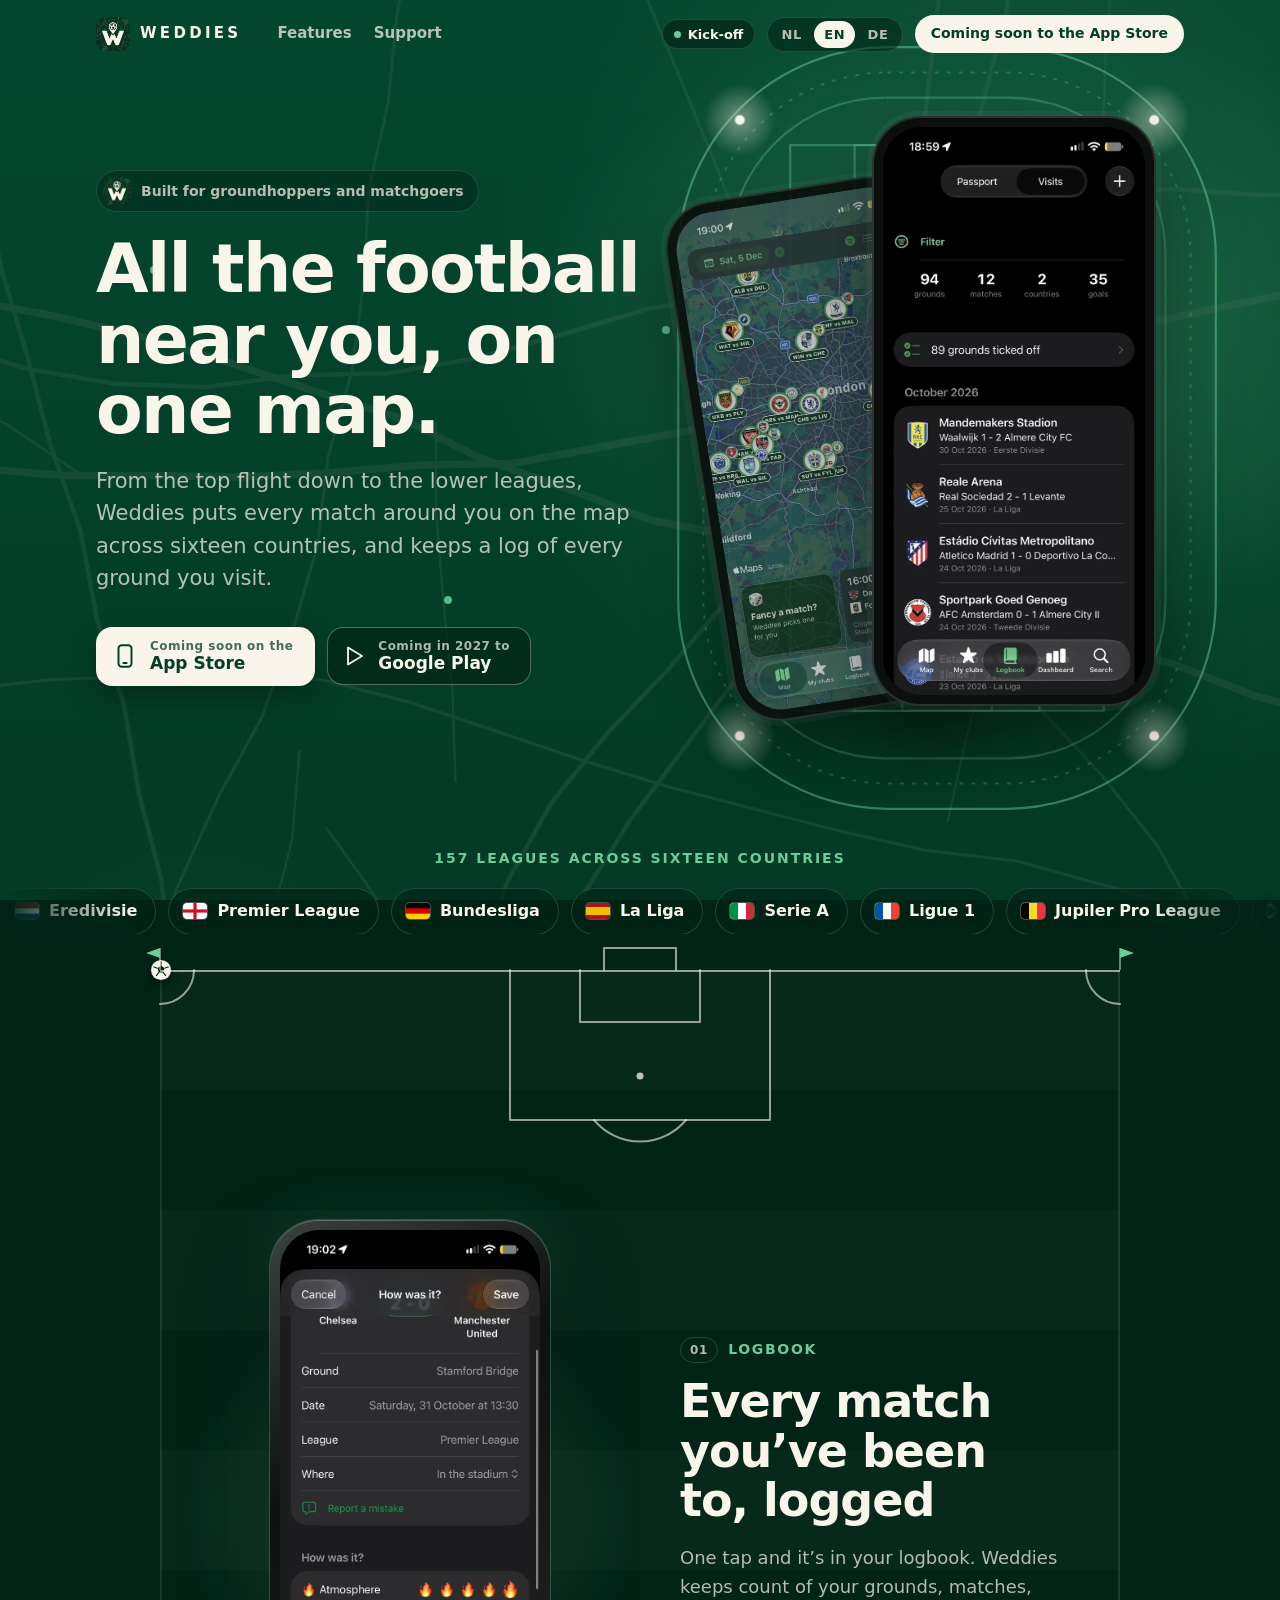
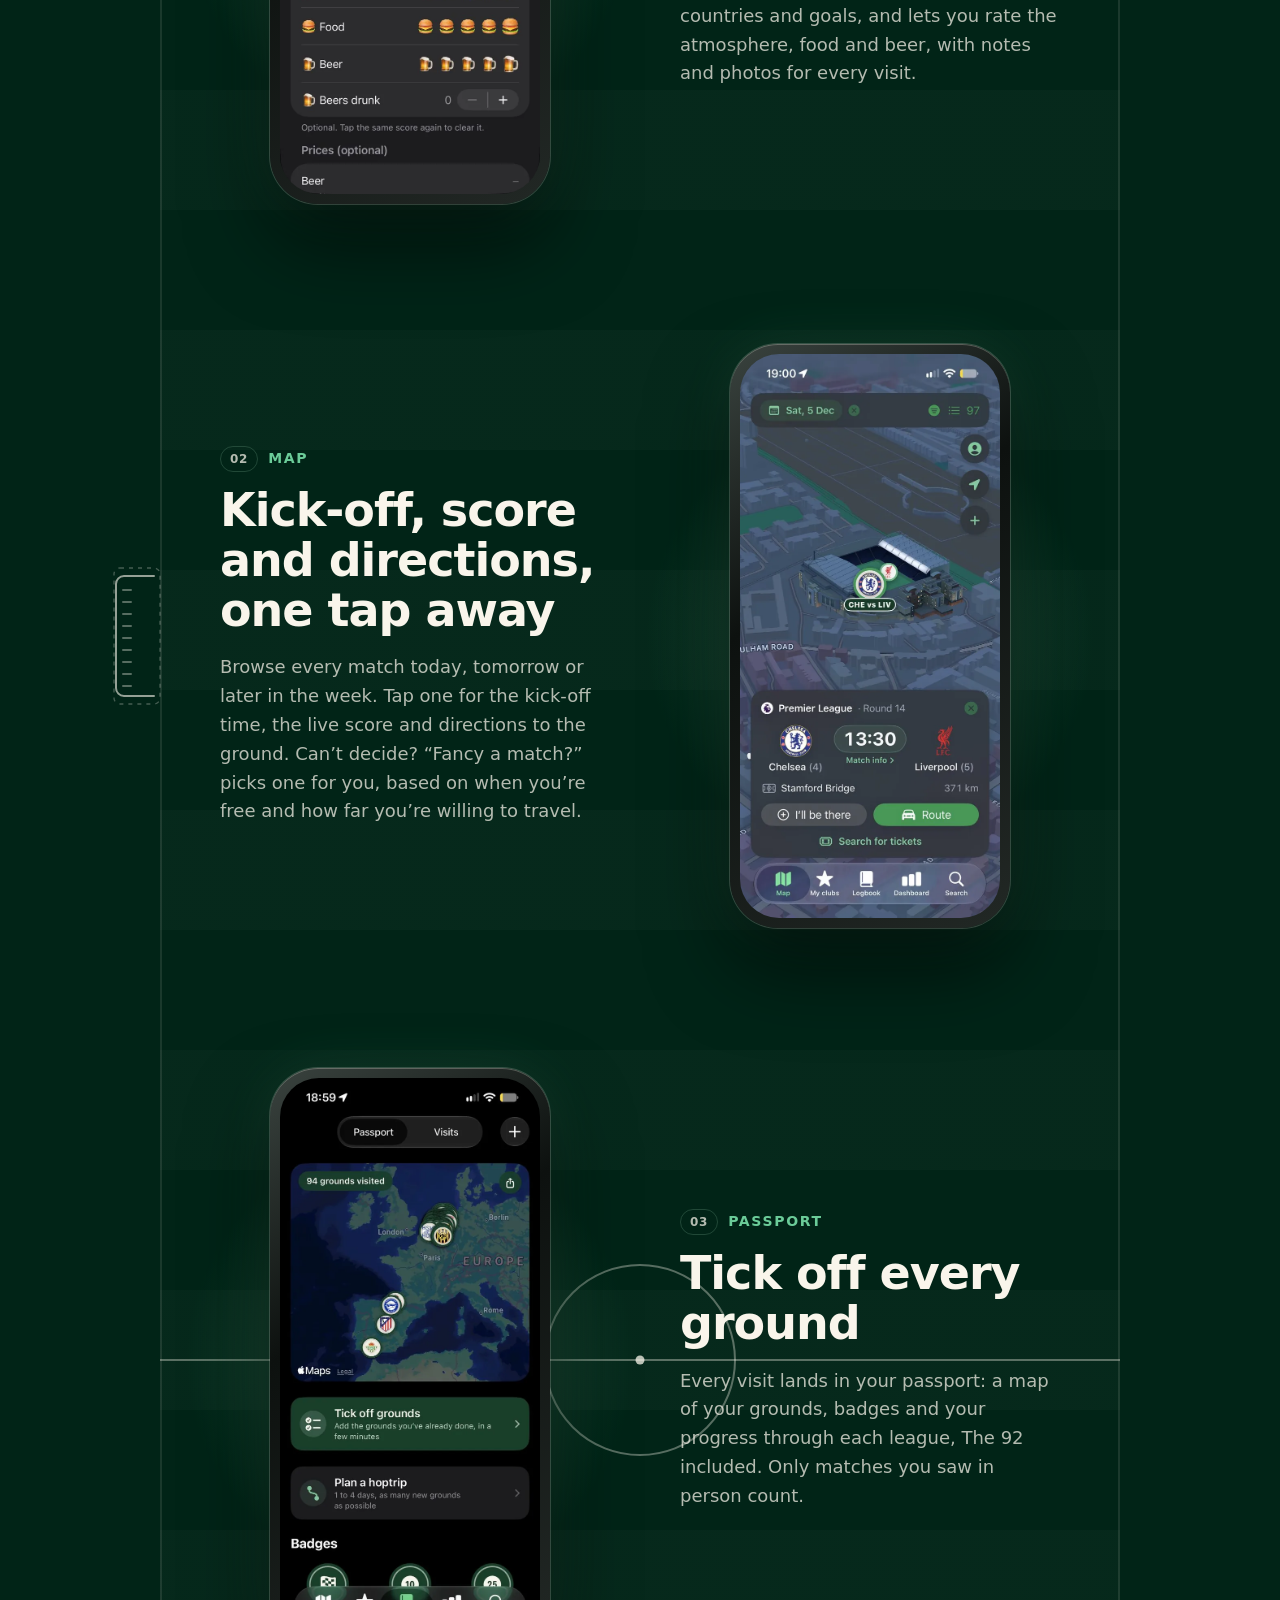
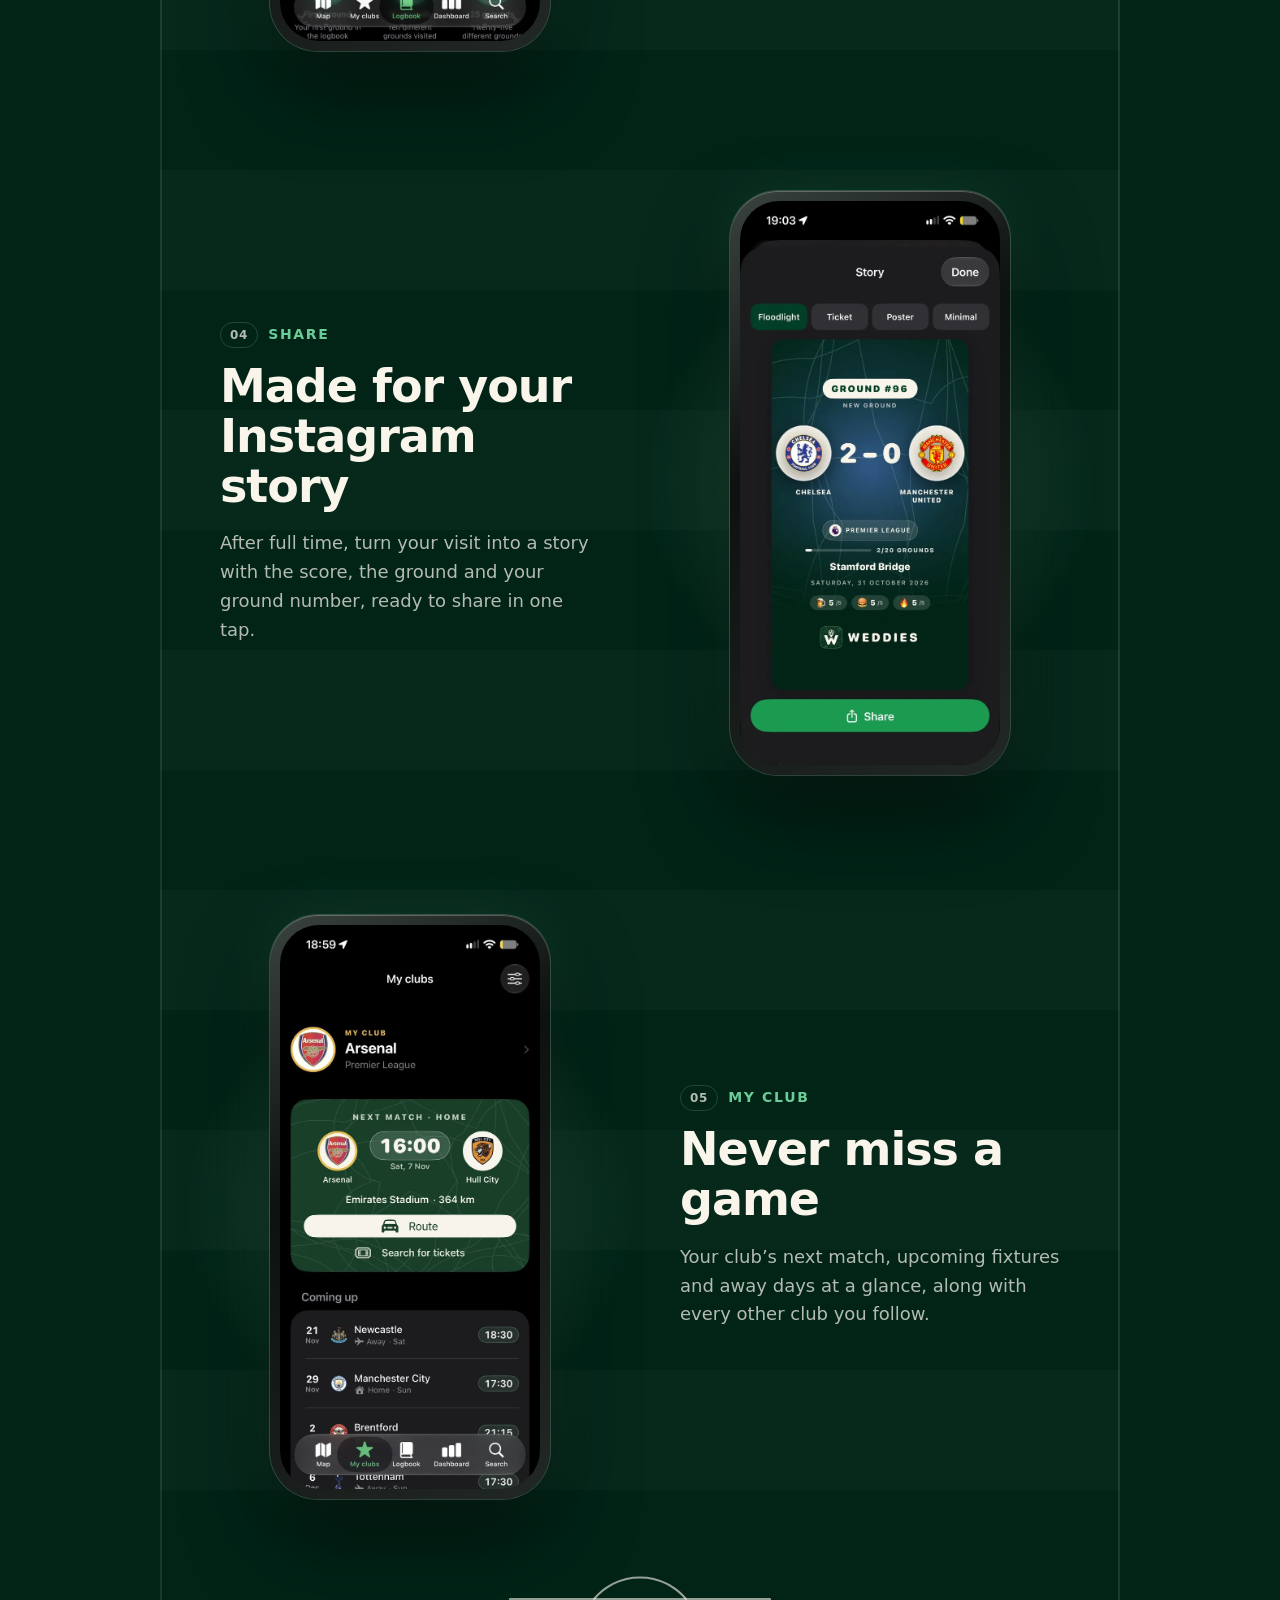
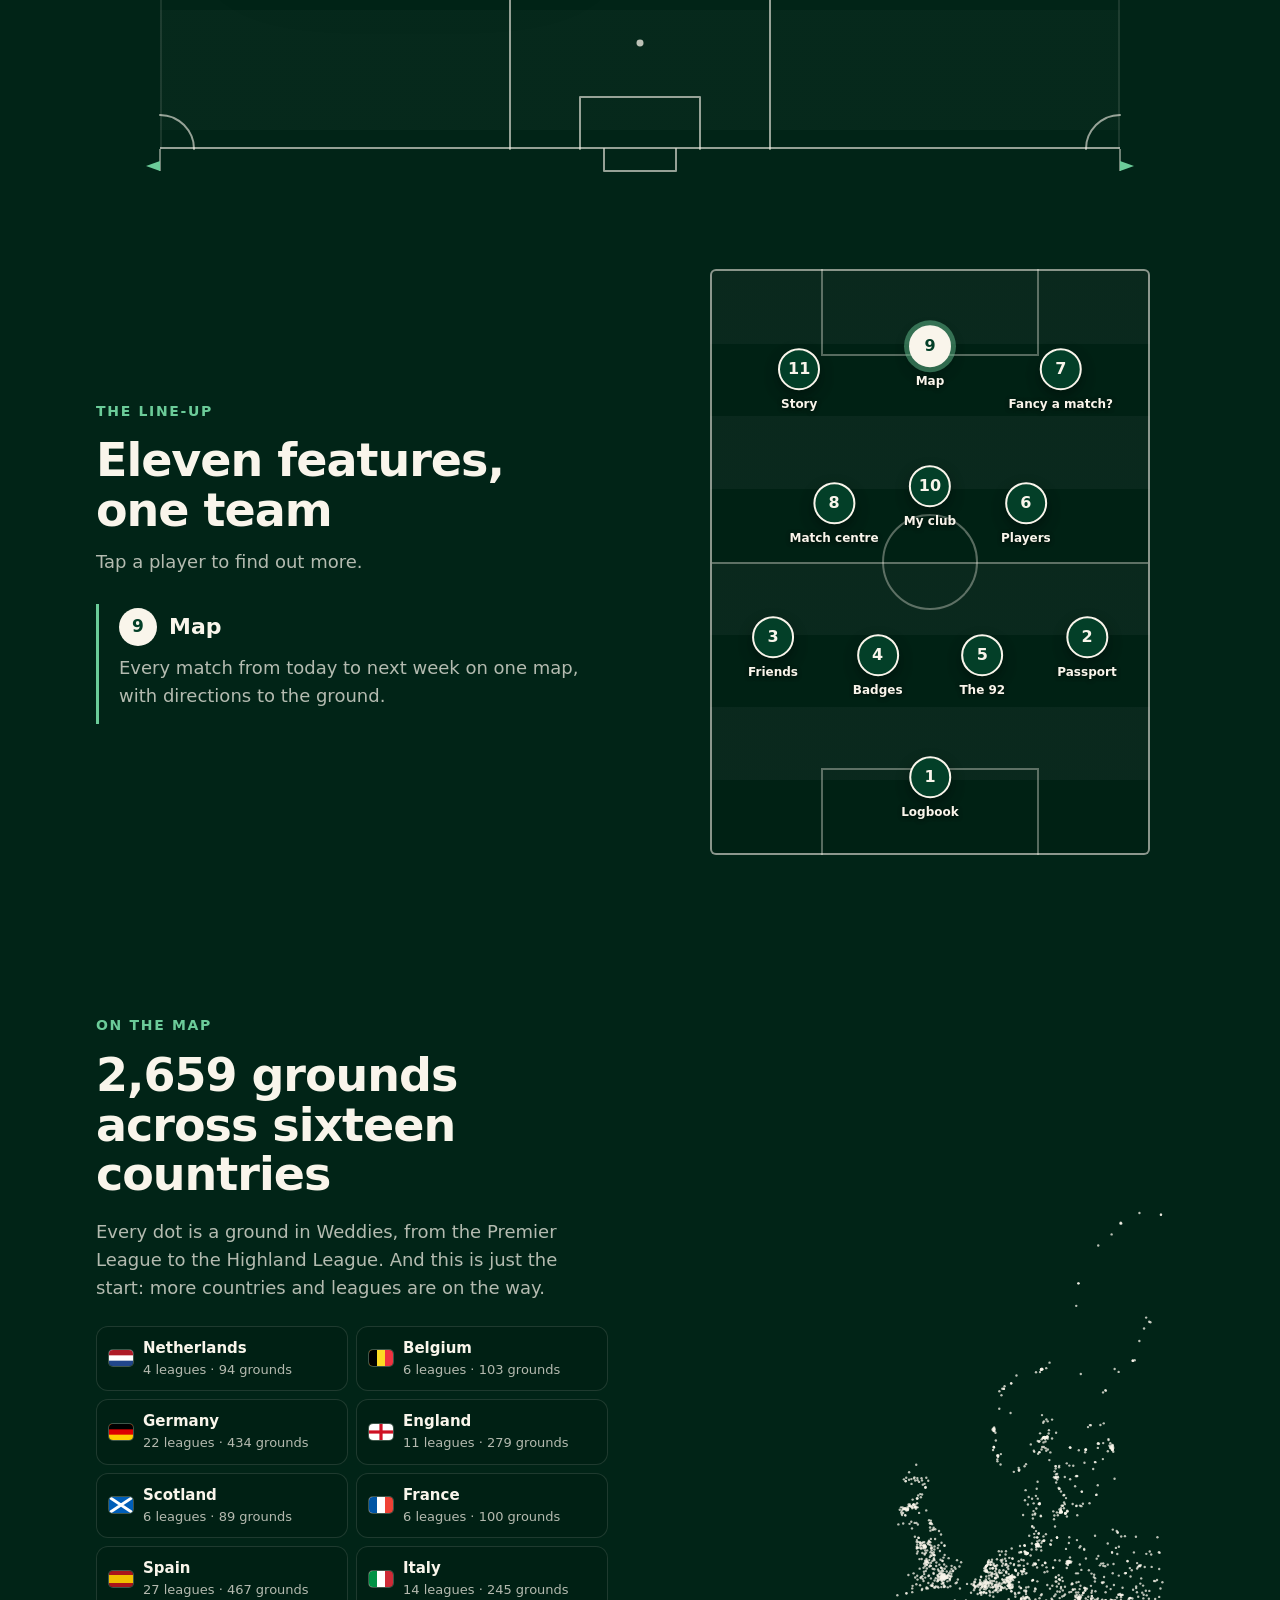
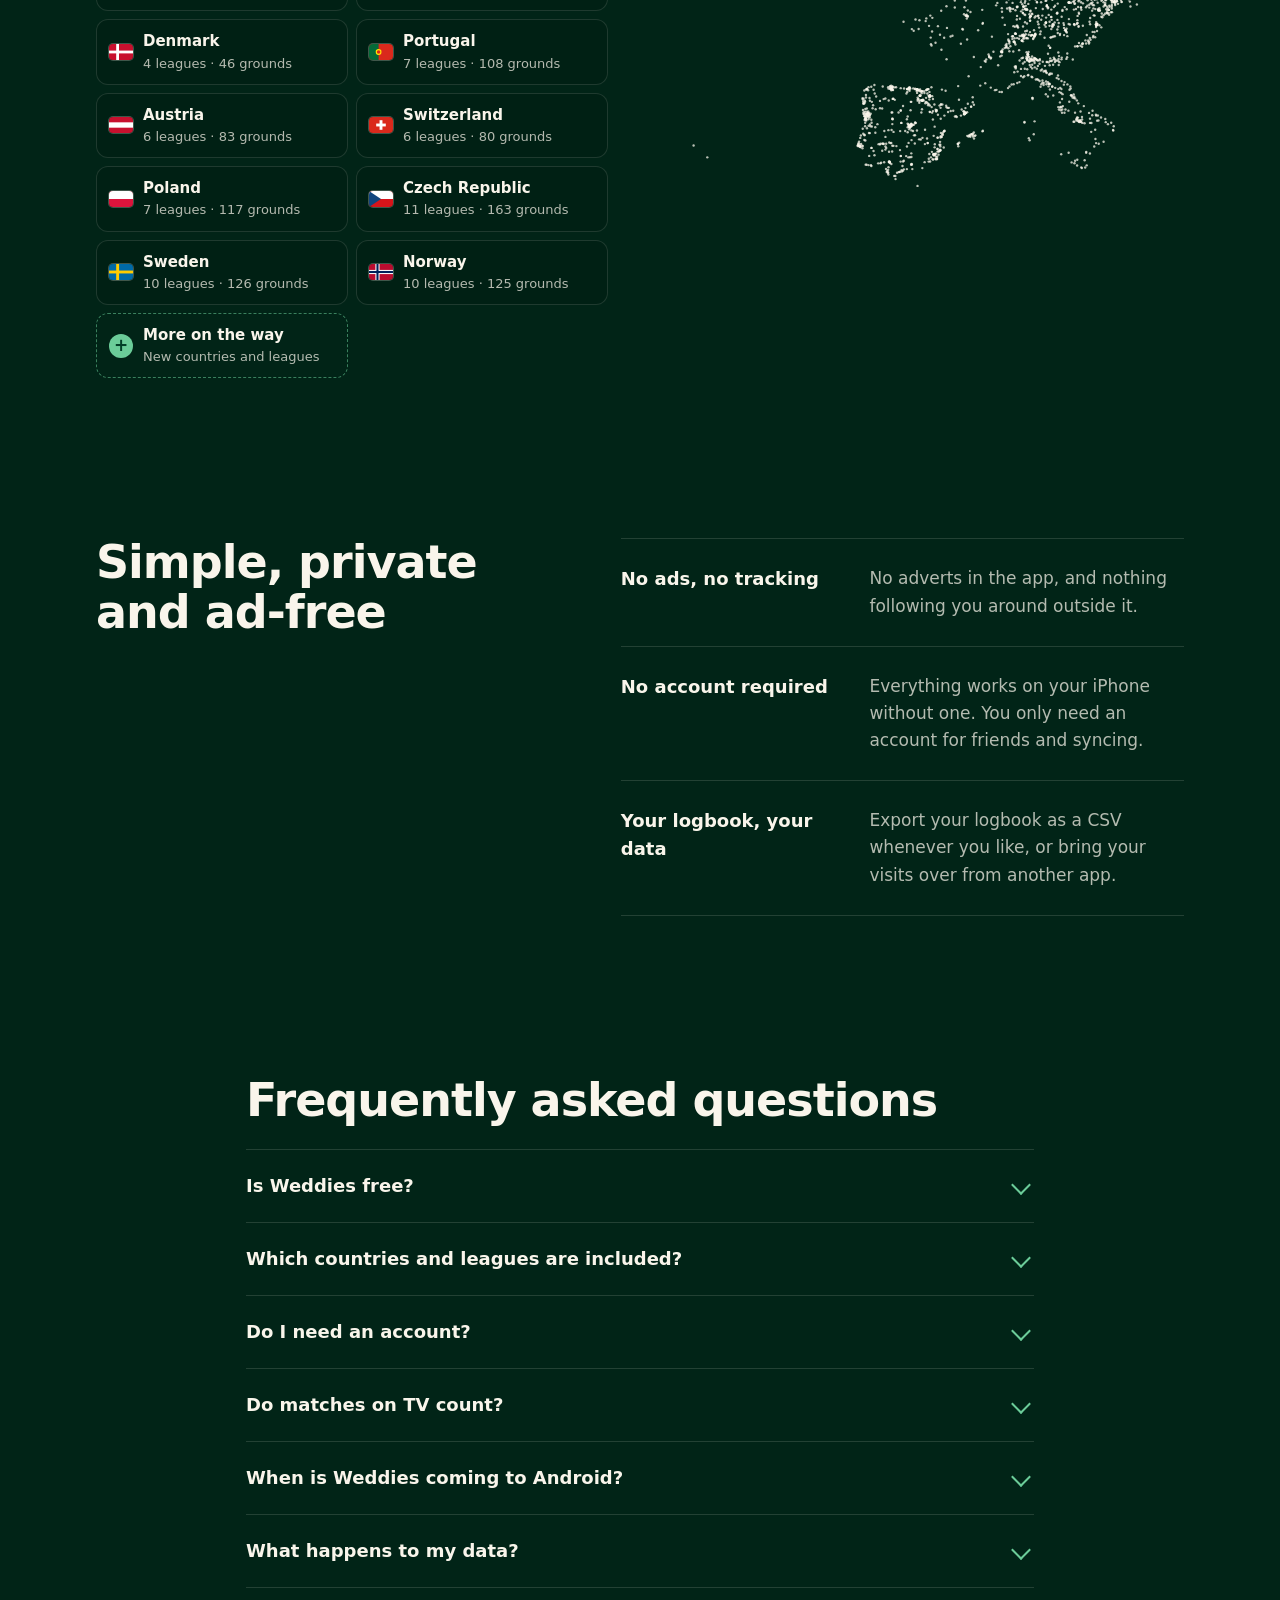
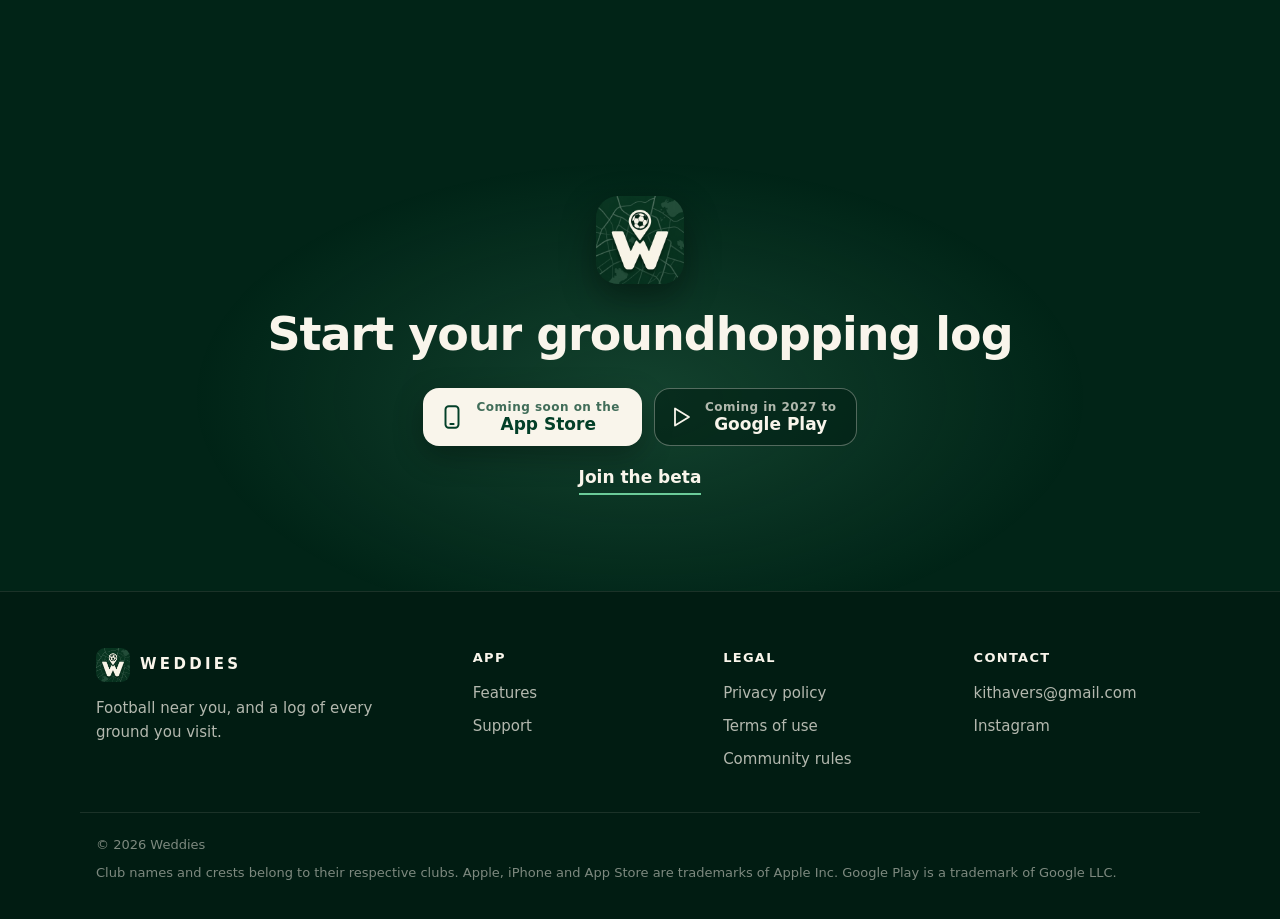
==== commit fc95c72b: "Bijgewerkt naar de huidige app: 16 landen, 157 competities, nieuw privacybeleid en regels De teller " ====
--- a/index.html
+++ b/index.html
@@ -4,7 +4,7 @@
 <meta charset="utf-8">
 <meta name="viewport" content="width=device-width, initial-scale=1, viewport-fit=cover">
 <title>Weddies – Voetbalwedstrijden bij jou in de buurt</title>
-<meta name="description" content="Weddies toont alle voetbalwedstrijden bij jou in de buurt op één kaart en houdt bij welke stadions je hebt bezocht. Binnenkort voor iPhone.">
+<meta name="description" content="Weddies toont alle voetbalwedstrijden bij jou in de buurt op één kaart, in zestien landen, en houdt bij welke stadions je hebt bezocht. Binnenkort voor iPhone.">
 <meta name="theme-color" content="#012417">
 <link rel="canonical" href="https://weddiesapp.com/">
 <link rel="icon" type="image/png" href="img/favicon-64.png">
@@ -19,9 +19,9 @@
 <!-- Zodra de app in de App Store staat: het nummer uit de App Store-link invullen, dan toont Safari op de iPhone
      bovenaan een balk "Openen / Downloaden".
 <meta name="apple-itunes-app" content="app-id=0000000000"> -->
-<script type="application/ld+json">{"@context": "https://schema.org", "@type": "MobileApplication", "name": "Weddies", "operatingSystem": "iOS", "applicationCategory": "SportsApplication", "description": "Weddies shows every football match near you on one map and keeps a logbook of every ground you visit.", "url": "https://weddiesapp.com/", "image": "https://weddiesapp.com/img/og.jpg", "inLanguage": ["nl", "en", "de"], "offers": {"@type": "Offer", "price": "0", "priceCurrency": "EUR"}}</script>
+<script type="application/ld+json">{"@context": "https://schema.org", "@type": "MobileApplication", "name": "Weddies", "operatingSystem": "iOS", "applicationCategory": "SportsApplication", "description": "Weddies shows every football match near you on one map, across sixteen countries, and keeps a logbook of every ground you visit.", "url": "https://weddiesapp.com/", "image": "https://weddiesapp.com/img/og.jpg", "inLanguage": ["nl", "en", "de"], "offers": {"@type": "Offer", "price": "0", "priceCurrency": "EUR"}}</script>
 <script>document.documentElement.classList.add("js");</script>
-<link rel="stylesheet" href="style.css?v=14">
+<link rel="stylesheet" href="style.css?v=16">
 </head>
 <body class="voorpagina">
 <div class="kaartlaag" aria-hidden="true"><div class="kaartlaag-in"><span class="pin p0" style="left:12%;top:18%"></span><span class="pin p1" style="left:78%;top:12%"></span><span class="pin p2" style="left:88%;top:46%"></span><span class="pin p3" style="left:8%;top:62%"></span><span class="pin p0" style="left:64%;top:74%"></span><span class="pin p1" style="left:35%;top:40%"></span><span class="pin p2" style="left:52%;top:22%"></span><span class="pin p3" style="left:24%;top:88%"></span></div></div>
@@ -51,7 +51,7 @@
     <div class="hero-tekst onthul">
       <p class="hero-label"><img src="img/logo.png" alt="" width="28" height="28"><span data-t="hero_label">Voor groundhoppers en voetbalfans</span></p>
       <h1 data-t="hero_titel">Elke wedstrijd in de buurt, op één kaart.</h1>
-      <p class="intro" data-t="hero_intro">Weddies toont alle voetbalwedstrijden om je heen, van de hoogste divisie tot de lagere klassen, in negen landen. Met een persoonlijk logboek van elk stadion dat je bezoekt.</p>
+      <p class="intro" data-t="hero_intro">Weddies toont alle voetbalwedstrijden om je heen, van de hoogste divisie tot de lagere klassen, in zestien landen. Met een persoonlijk logboek van elk stadion dat je bezoekt.</p>
       <div class="winkels"><a class="knop-store" role="link" aria-disabled="true" data-store>
         <svg viewBox="0 0 24 24" aria-hidden="true" fill="none" stroke="currentColor" stroke-width="1.8" stroke-linecap="round" stroke-linejoin="round"><rect x="6" y="2" width="12" height="20" rx="3"/><path d="M10.5 18.5h3"/></svg>
         <span><small data-t="store_klein">Binnenkort in de</small><span data-t="store_groot">App Store</span></span>
@@ -68,7 +68,7 @@
 
 <!-- Bewegende band met competities (namen niet vertalen) -->
 <section class="band" aria-labelledby="band-titel">
-  <p class="band-titel" id="band-titel" data-t="band_titel">100 competities in negen landen</p>
+  <p class="band-titel" id="band-titel" data-t="band_titel">157 competities in zestien landen</p>
   <div class="band-rails">
     <ul class="band-spoor">
       <li><img class="vlag" src="img/vlag/nl.svg" alt="" width="24" height="16">Eredivisie</li><li><img class="vlag" src="img/vlag/eng.svg" alt="" width="24" height="16">Premier League</li><li><img class="vlag" src="img/vlag/de.svg" alt="" width="24" height="16">Bundesliga</li><li><img class="vlag" src="img/vlag/es.svg" alt="" width="24" height="16">La Liga</li>
@@ -153,11 +153,11 @@
   <div class="europa-in">
     <div class="europa-tekst onthul">
       <p class="label" data-t="eu_label">Op de kaart</p>
-      <h2 data-t="eu_kop">1.832 stadions in negen landen</h2>
+      <h2 data-t="eu_kop">2.659 stadions in zestien landen</h2>
       <p class="uitleg" data-t="eu_tekst">Elke stip is een stadion in Weddies, van de Premier League tot de Highland League. En dit is pas het begin: er komen nog meer landen en competities bij.</p>
-      <ul class="landen"><li><button type="button" data-land="nl"><img class="vlag" src="img/vlag/nl.svg" alt="" width="24" height="16"><span class="land-naam" data-t="land_nl">Nederland</span><span class="land-meta" data-meta="4|94"></span></button></li><li><button type="button" data-land="be"><img class="vlag" src="img/vlag/be.svg" alt="" width="24" height="16"><span class="land-naam" data-t="land_be">België</span><span class="land-meta" data-meta="6|102"></span></button></li><li><button type="button" data-land="eng"><img class="vlag" src="img/vlag/eng.svg" alt="" width="24" height="16"><span class="land-naam" data-t="land_eng">Engeland</span><span class="land-meta" data-meta="11|277"></span></button></li><li><button type="button" data-land="sco"><img class="vlag" src="img/vlag/sco.svg" alt="" width="24" height="16"><span class="land-naam" data-t="land_sco">Schotland</span><span class="land-meta" data-meta="6|90"></span></button></li><li><button type="button" data-land="de"><img class="vlag" src="img/vlag/de.svg" alt="" width="24" height="16"><span class="land-naam" data-t="land_de">Duitsland</span><span class="land-meta" data-meta="22|433"></span></button></li><li><button type="button" data-land="fr"><img class="vlag" src="img/vlag/fr.svg" alt="" width="24" height="16"><span class="land-naam" data-t="land_fr">Frankrijk</span><span class="land-meta" data-meta="6|101"></span></button></li><li><button type="button" data-land="es"><img class="vlag" src="img/vlag/es.svg" alt="" width="24" height="16"><span class="land-naam" data-t="land_es">Spanje</span><span class="land-meta" data-meta="27|449"></span></button></li><li><button type="button" data-land="it"><img class="vlag" src="img/vlag/it.svg" alt="" width="24" height="16"><span class="land-naam" data-t="land_it">Italië</span><span class="land-meta" data-meta="14|241"></span></button></li><li><button type="button" data-land="dk"><img class="vlag" src="img/vlag/dk.svg" alt="" width="24" height="16"><span class="land-naam" data-t="land_dk">Denemarken</span><span class="land-meta" data-meta="4|45"></span></button></li><li class="meer"><div class="meer-vak"><span class="plus" aria-hidden="true">+</span><span class="land-naam" data-t="eu_meer">Meer op komst</span><span class="land-meta" data-t="eu_meer_meta">Nieuwe landen en competities</span></div></li></ul>
-    </div>
-    <div class="europa-kaart onthul" data-bron="img/stadionkaart.svg" style="aspect-ratio: 600 / 761"></div>
+      <ul class="landen"><li><button type="button" data-land="nl"><img class="vlag" src="img/vlag/nl.svg" alt="" width="24" height="16"><span class="land-naam" data-t="land_nl">Nederland</span><span class="land-meta" data-meta="4|94"></span></button></li><li><button type="button" data-land="be"><img class="vlag" src="img/vlag/be.svg" alt="" width="24" height="16"><span class="land-naam" data-t="land_be">België</span><span class="land-meta" data-meta="6|103"></span></button></li><li><button type="button" data-land="de"><img class="vlag" src="img/vlag/de.svg" alt="" width="24" height="16"><span class="land-naam" data-t="land_de">Duitsland</span><span class="land-meta" data-meta="22|434"></span></button></li><li><button type="button" data-land="eng"><img class="vlag" src="img/vlag/eng.svg" alt="" width="24" height="16"><span class="land-naam" data-t="land_eng">Engeland</span><span class="land-meta" data-meta="11|279"></span></button></li><li><button type="button" data-land="sco"><img class="vlag" src="img/vlag/sco.svg" alt="" width="24" height="16"><span class="land-naam" data-t="land_sco">Schotland</span><span class="land-meta" data-meta="6|89"></span></button></li><li><button type="button" data-land="fr"><img class="vlag" src="img/vlag/fr.svg" alt="" width="24" height="16"><span class="land-naam" data-t="land_fr">Frankrijk</span><span class="land-meta" data-meta="6|100"></span></button></li><li><button type="button" data-land="es"><img class="vlag" src="img/vlag/es.svg" alt="" width="24" height="16"><span class="land-naam" data-t="land_es">Spanje</span><span class="land-meta" data-meta="27|467"></span></button></li><li><button type="button" data-land="it"><img class="vlag" src="img/vlag/it.svg" alt="" width="24" height="16"><span class="land-naam" data-t="land_it">Italië</span><span class="land-meta" data-meta="14|245"></span></button></li><li><button type="button" data-land="dk"><img class="vlag" src="img/vlag/dk.svg" alt="" width="24" height="16"><span class="land-naam" data-t="land_dk">Denemarken</span><span class="land-meta" data-meta="4|46"></span></button></li><li><button type="button" data-land="pt"><img class="vlag" src="img/vlag/pt.svg" alt="" width="24" height="16"><span class="land-naam" data-t="land_pt">Portugal</span><span class="land-meta" data-meta="7|108"></span></button></li><li><button type="button" data-land="at"><img class="vlag" src="img/vlag/at.svg" alt="" width="24" height="16"><span class="land-naam" data-t="land_at">Oostenrijk</span><span class="land-meta" data-meta="6|83"></span></button></li><li><button type="button" data-land="ch"><img class="vlag" src="img/vlag/ch.svg" alt="" width="24" height="16"><span class="land-naam" data-t="land_ch">Zwitserland</span><span class="land-meta" data-meta="6|80"></span></button></li><li><button type="button" data-land="pl"><img class="vlag" src="img/vlag/pl.svg" alt="" width="24" height="16"><span class="land-naam" data-t="land_pl">Polen</span><span class="land-meta" data-meta="7|117"></span></button></li><li><button type="button" data-land="cz"><img class="vlag" src="img/vlag/cz.svg" alt="" width="24" height="16"><span class="land-naam" data-t="land_cz">Tsjechië</span><span class="land-meta" data-meta="11|163"></span></button></li><li><button type="button" data-land="se"><img class="vlag" src="img/vlag/se.svg" alt="" width="24" height="16"><span class="land-naam" data-t="land_se">Zweden</span><span class="land-meta" data-meta="10|126"></span></button></li><li><button type="button" data-land="no"><img class="vlag" src="img/vlag/no.svg" alt="" width="24" height="16"><span class="land-naam" data-t="land_no">Noorwegen</span><span class="land-meta" data-meta="10|125"></span></button></li><li class="meer"><div class="meer-vak"><span class="plus" aria-hidden="true">+</span><span class="land-naam" data-t="eu_meer">Meer op komst</span><span class="land-meta" data-t="eu_meer_meta">Nieuwe landen en competities</span></div></li></ul>
+    </div>
+    <div class="europa-kaart onthul" data-bron="img/stadionkaart.svg" style="aspect-ratio: 600 / 736"></div>
   </div>
 </section>
 
@@ -175,7 +175,7 @@
 <section class="faq" id="vragen">
   <div class="faq-in">
     <h2 data-t="faq_kop">Veelgestelde vragen</h2>
-    <details class="vraag onthul"><summary data-t="q1">Is Weddies gratis?</summary><p data-t="a1">Ja. De kaart, het logboek, het paspoort en twee story-stijlen zijn gratis. Voor wie meer wil, komt er een optioneel abonnement: Weddies Plus.</p></details><details class="vraag onthul"><summary data-t="q2">Welke landen en competities zitten erin?</summary><p data-t="a2">Nederland, België, Engeland, Schotland, Duitsland, Frankrijk, Spanje, Italië en Denemarken: samen 100 competities, tot ver in de lagere klassen. En er komen steeds meer landen en competities bij.</p></details><details class="vraag onthul"><summary data-t="q3">Heb ik een account nodig?</summary><p data-t="a3">Nee. Zonder account werkt alles en blijft je logboek op je iPhone. Met een vrijwillig account wordt je logboek veilig bewaard en kun je vrienden toevoegen.</p></details><details class="vraag onthul"><summary data-t="q4">Tellen wedstrijden op tv mee?</summary><p data-t="a4">Je kunt ze loggen, maar ze tellen niet mee voor je grounds, paspoort of badges. Alleen echt in het stadion zijn telt.</p></details><details class="vraag onthul"><summary data-t="q5">Wanneer komt Weddies voor Android?</summary><p data-t="a5">De Android-versie wordt verwacht in 2027.</p></details><details class="vraag onthul"><summary data-t="q6">Wat gebeurt er met mijn gegevens?</summary><p><span data-t="a6">Zonder account verzamelt Weddies niets, en de app bevat geen reclame of tracking. Lees alles in het</span> <a href="privacy" data-t="a6_link">privacybeleid</a><span data-t="a6_eind">.</span></p></details>
+    <details class="vraag onthul"><summary data-t="q1">Is Weddies gratis?</summary><p data-t="a1">Ja. De kaart, het logboek, het paspoort en twee story-stijlen zijn gratis. Voor wie meer wil, is er een optioneel abonnement: Weddies Plus.</p></details><details class="vraag onthul"><summary data-t="q2">Welke landen en competities zitten erin?</summary><p data-t="a2">Nederland, België, Duitsland, Engeland, Schotland, Frankrijk, Spanje, Italië, Denemarken, Portugal, Oostenrijk, Zwitserland, Polen, Tsjechië, Zweden en Noorwegen: samen 157 competities, tot ver in de lagere klassen. En er komen steeds meer landen en competities bij.</p></details><details class="vraag onthul"><summary data-t="q3">Heb ik een account nodig?</summary><p data-t="a3">Nee. Zonder account werkt alles en blijft je logboek op je iPhone. Met een vrijwillig account wordt je logboek veilig bewaard en kun je vrienden toevoegen.</p></details><details class="vraag onthul"><summary data-t="q4">Tellen wedstrijden op tv mee?</summary><p data-t="a4">Je kunt ze loggen, maar ze tellen niet mee voor je grounds, paspoort of badges. Alleen echt in het stadion zijn telt.</p></details><details class="vraag onthul"><summary data-t="q5">Wanneer komt Weddies voor Android?</summary><p data-t="a5">De Android-versie wordt verwacht in 2027.</p></details><details class="vraag onthul"><summary data-t="q6">Wat gebeurt er met mijn gegevens?</summary><p><span data-t="a6">Zonder account verzamelt Weddies niets, en de app bevat geen reclame of tracking. Lees alles in het</span> <a href="privacy" data-t="a6_link">privacybeleid</a><span data-t="a6_eind">.</span></p></details>
   </div>
 </section>
 
@@ -216,6 +216,7 @@
       <h3 data-t="v_juridisch">Juridisch</h3>
       <a href="privacy" data-t="v_privacy">Privacybeleid</a>
       <a href="https://www.apple.com/legal/internet-services/itunes/dev/stdeula/" data-t="v_voorwaarden">Gebruiksvoorwaarden</a>
+      <a href="regels" data-t="v_regels">Regels</a>
     </nav>
     <nav class="voet-kolom" aria-label="Contact">
       <h3 data-t="v_contact">Contact</h3>
@@ -241,7 +242,6 @@
 // Nederlandse en Duitse screenshots: zet de namen erin zodra img/nl-<naam>.webp / img/de-<naam>.webp er staan
 // (namen: kaart, wedstrijd, paspoort, story, mijn-club, logboek, beoordeling). Anders tonen we de Engelse.
 var SCHERMEN = { nl: [], de: [] };
-window.WEDDIES_LIGA = {"88":"nl","89":"nl","492":"nl","92":"nl","78":"de","79":"de","80":"de","83":"de","84":"de","85":"de","86":"de","87":"de","744":"de","745":"de","746":"de","747":"de","748":"de","749":"de","750":"de","751":"de","752":"de","753":"de","754":"de","755":"de","938":"de","939":"de","39":"eng","40":"eng","43":"eng","41":"eng","42":"eng","50":"eng","51":"eng","58":"eng","59":"eng","60":"eng","931":"eng","144":"be","145":"be","149":"be","150":"be","148":"be","487":"be","140":"es","141":"es","435":"es","436":"es","439":"es","440":"es","441":"es","442":"es","443":"es","444":"es","445":"es","446":"es","447":"es","448":"es","449":"es","450":"es","451":"es","452":"es","453":"es","454":"es","455":"es","456":"es","875":"es","876":"es","877":"es","878":"es","879":"es","179":"sco","180":"sco","183":"sco","184":"sco","730":"sco","731":"sco","119":"dk","120":"dk","122":"dk","862":"dk","61":"fr","62":"fr","63":"fr","67":"fr","68":"fr","69":"fr","135":"it","136":"it","138":"it","942":"it","943":"it","426":"it","427":"it","428":"it","429":"it","430":"it","431":"it","432":"it","433":"it","434":"it"};
 
 
 window.TEKSTEN = {
@@ -252,18 +252,18 @@
     "alt_logboek": "Het logboek met 94 grounds, 12 wedstrijden en de laatste bezoeken",
     "alt_beoordeling": "Een bezoek beoordelen op sfeer, eten en bier",
     "titel": "Weddies – Voetbalwedstrijden bij jou in de buurt",
-    "omschrijving": "Weddies toont alle voetbalwedstrijden bij jou in de buurt op één kaart en houdt bij welke stadions je hebt bezocht. Binnenkort voor iPhone.",
+    "omschrijving": "Weddies toont alle voetbalwedstrijden bij jou in de buurt op één kaart, in zestien landen, en houdt bij welke stadions je hebt bezocht. Binnenkort voor iPhone.",
     "nav_functies": "Functies",
     "nav_support": "Support",
     "kop_store": "Binnenkort in de App Store",
     "kop_store_live": "Download",
     "hero_label": "Voor groundhoppers en voetbalfans",
     "hero_titel": "Elke wedstrijd in de buurt, op één kaart.",
-    "hero_intro": "Weddies toont alle voetbalwedstrijden om je heen, van de hoogste divisie tot de lagere klassen, in negen landen. Met een persoonlijk logboek van elk stadion dat je bezoekt.",
+    "hero_intro": "Weddies toont alle voetbalwedstrijden om je heen, van de hoogste divisie tot de lagere klassen, in zestien landen. Met een persoonlijk logboek van elk stadion dat je bezoekt.",
     "store_klein": "Binnenkort in de",
     "store_klein_live": "Download in de",
     "store_groot": "App Store",
-    "band_titel": "100 competities in negen landen",
+    "band_titel": "157 competities in zestien landen",
     "k1_label": "Kaart",
     "k1_titel": "Aftrap, stand en route in één tik",
     "k1_uitleg": "Bekijk alle wedstrijden van vandaag, morgen of later in de week. Tik op een wedstrijd voor de aftrap, de stand en de route naar het stadion. Met “Zin in voetbal?” kies je een moment en een maximale reistijd, en Weddies kiest een wedstrijd voor je.",
@@ -294,14 +294,14 @@
     "op_kop": "Elf functies, één team",
     "op_hint": "Tik op een speler voor uitleg.",
     "eu_label": "Op de kaart",
-    "eu_kop": "1.832 stadions in negen landen",
+    "eu_kop": "2.659 stadions in zestien landen",
     "eu_tekst": "Elke stip is een stadion in Weddies, van de Premier League tot de Highland League. En dit is pas het begin: er komen nog meer landen en competities bij.",
     "eu_meta": "{c} competities · {s} stadions",
     "faq_kop": "Veelgestelde vragen",
     "q1": "Is Weddies gratis?",
-    "a1": "Ja. De kaart, het logboek, het paspoort en twee story-stijlen zijn gratis. Voor wie meer wil, komt er een optioneel abonnement: Weddies Plus.",
+    "a1": "Ja. De kaart, het logboek, het paspoort en twee story-stijlen zijn gratis. Voor wie meer wil, is er een optioneel abonnement: Weddies Plus.",
     "q2": "Welke landen en competities zitten erin?",
-    "a2": "Nederland, België, Engeland, Schotland, Duitsland, Frankrijk, Spanje, Italië en Denemarken: samen 100 competities, tot ver in de lagere klassen. En er komen steeds meer landen en competities bij.",
+    "a2": "Nederland, België, Duitsland, Engeland, Schotland, Frankrijk, Spanje, Italië, Denemarken, Portugal, Oostenrijk, Zwitserland, Polen, Tsjechië, Zweden en Noorwegen: samen 157 competities, tot ver in de lagere klassen. En er komen steeds meer landen en competities bij.",
     "q3": "Heb ik een account nodig?",
     "a3": "Nee. Zonder account werkt alles en blijft je logboek op je iPhone. Met een vrijwillig account wordt je logboek veilig bewaard en kun je vrienden toevoegen.",
     "q4": "Tellen wedstrijden op tv mee?",
@@ -357,7 +357,14 @@
     "land_dk": "Denemarken",
     "band_morgen": "Morgen {n} wedstrijden in {k} {landen}",
     "eu_meer": "Meer op komst",
-    "eu_meer_meta": "Nieuwe landen en competities"
+    "eu_meer_meta": "Nieuwe landen en competities",
+    "land_pt": "Portugal",
+    "land_at": "Oostenrijk",
+    "land_ch": "Zwitserland",
+    "land_pl": "Polen",
+    "land_cz": "Tsjechië",
+    "land_se": "Zweden",
+    "land_no": "Noorwegen"
   },
   "en": {
     "k0_label": "Logbook",
@@ -366,18 +373,18 @@
     "alt_logboek": "The logbook with 94 grounds, 12 matches and the latest visits",
     "alt_beoordeling": "Rating a visit on atmosphere, food and beer",
     "titel": "Weddies – Football matches near you",
-    "omschrijving": "Weddies shows every football match near you on one map and keeps track of the grounds you have visited. Coming soon to iPhone.",
+    "omschrijving": "Weddies shows every football match near you on one map, across sixteen countries, and keeps track of the grounds you have visited. Coming soon to iPhone.",
     "nav_functies": "Features",
     "nav_support": "Support",
     "kop_store": "Coming soon to the App Store",
     "kop_store_live": "Download",
     "hero_label": "Built for groundhoppers and matchgoers",
     "hero_titel": "All the football near you, on one map.",
-    "hero_intro": "From the top flight down to the lower leagues, Weddies puts every match around you on the map across nine countries, and keeps a log of every ground you visit.",
+    "hero_intro": "From the top flight down to the lower leagues, Weddies puts every match around you on the map across sixteen countries, and keeps a log of every ground you visit.",
     "store_klein": "Coming soon on the",
     "store_klein_live": "Download on the",
     "store_groot": "App Store",
-    "band_titel": "100 leagues across nine countries",
+    "band_titel": "157 leagues across sixteen countries",
     "k1_label": "Map",
     "k1_titel": "Kick-off, score and directions, one tap away",
     "k1_uitleg": "Browse every match today, tomorrow or later in the week. Tap one for the kick-off time, the live score and directions to the ground. Can’t decide? “Fancy a match?” picks one for you, based on when you’re free and how far you’re willing to travel.",
@@ -408,14 +415,14 @@
     "op_kop": "Eleven features, one team",
     "op_hint": "Tap a player to find out more.",
     "eu_label": "On the map",
-    "eu_kop": "1,832 grounds across nine countries",
+    "eu_kop": "2,659 grounds across sixteen countries",
     "eu_tekst": "Every dot is a ground in Weddies, from the Premier League to the Highland League. And this is just the start: more countries and leagues are on the way.",
     "eu_meta": "{c} leagues · {s} grounds",
     "faq_kop": "Frequently asked questions",
     "q1": "Is Weddies free?",
-    "a1": "Yes. The map, the logbook, the passport and two story styles are free. For those who want more, there will be an optional subscription: Weddies Plus.",
+    "a1": "Yes. The map, the logbook, the passport and two story styles are free. For those who want more, there’s an optional subscription: Weddies Plus.",
     "q2": "Which countries and leagues are included?",
-    "a2": "The Netherlands, Belgium, England, Scotland, Germany, France, Spain, Italy and Denmark: 100 leagues in total, well down into the lower divisions. And more countries and leagues are on the way.",
+    "a2": "The Netherlands, Belgium, Germany, England, Scotland, France, Spain, Italy, Denmark, Portugal, Austria, Switzerland, Poland, the Czech Republic, Sweden and Norway: 157 leagues in total, well down into the lower divisions. And more countries and leagues are on the way.",
     "q3": "Do I need an account?",
     "a3": "No. Everything works without one, and your logbook stays on your iPhone. With an optional account, your logbook is backed up and you can add friends.",
     "q4": "Do matches on TV count?",
@@ -471,7 +478,14 @@
     "land_dk": "Denmark",
     "band_morgen": "{n} matches tomorrow across {k} {landen}",
     "eu_meer": "More on the way",
-    "eu_meer_meta": "New countries and leagues"
+    "eu_meer_meta": "New countries and leagues",
+    "land_pt": "Portugal",
+    "land_at": "Austria",
+    "land_ch": "Switzerland",
+    "land_pl": "Poland",
+    "land_cz": "Czech Republic",
+    "land_se": "Sweden",
+    "land_no": "Norway"
   },
   "de": {
     "k0_label": "Logbuch",
@@ -480,18 +494,18 @@
     "alt_logboek": "Das Logbuch mit 94 Grounds, 12 Spielen und den letzten Besuchen",
     "alt_beoordeling": "Einen Besuch nach Stimmung, Essen und Bier bewerten",
     "titel": "Weddies – Fußballspiele in deiner Nähe",
-    "omschrijving": "Weddies zeigt alle Fußballspiele in deiner Nähe auf einer Karte und hält fest, welche Stadien du besucht hast. Demnächst für iPhone.",
+    "omschrijving": "Weddies zeigt alle Fußballspiele in deiner Nähe auf einer Karte, in sechzehn Ländern, und hält fest, welche Stadien du besucht hast. Demnächst für iPhone.",
     "nav_functies": "Funktionen",
     "nav_support": "Support",
     "kop_store": "Demnächst im App Store",
     "kop_store_live": "Laden",
     "hero_label": "Für Groundhopper und Fußballfans",
     "hero_titel": "Jedes Spiel in deiner Nähe, auf einer Karte.",
-    "hero_intro": "Weddies zeigt alle Fußballspiele um dich herum, von der höchsten Liga bis zu den unteren Klassen, in neun Ländern. Mit einem persönlichen Logbuch für jedes Stadion, das du besuchst.",
+    "hero_intro": "Weddies zeigt alle Fußballspiele um dich herum, von der höchsten Liga bis zu den unteren Klassen, in sechzehn Ländern. Mit einem persönlichen Logbuch für jedes Stadion, das du besuchst.",
     "store_klein": "Demnächst im",
     "store_klein_live": "Laden im",
     "store_groot": "App Store",
-    "band_titel": "100 Ligen in neun Ländern",
+    "band_titel": "157 Ligen in sechzehn Ländern",
     "k1_label": "Karte",
     "k1_titel": "Anstoß, Spielstand und Route mit einem Tipp",
     "k1_uitleg": "Sieh alle Spiele von heute, morgen oder später in der Woche. Tippe auf ein Spiel für Anstoßzeit, Spielstand und die Route zum Stadion. Bei „Lust auf Fußball?“ wählst du einen Zeitraum und eine maximale Reisezeit, und Weddies sucht ein Spiel für dich aus.",
@@ -522,14 +536,14 @@
     "op_kop": "Elf Funktionen, ein Team",
     "op_hint": "Tippe auf einen Spieler für mehr Infos.",
     "eu_label": "Auf der Karte",
-    "eu_kop": "1.832 Stadien in neun Ländern",
+    "eu_kop": "2.659 Stadien in sechzehn Ländern",
     "eu_tekst": "Jeder Punkt ist ein Stadion in Weddies, von der Premier League bis zur Highland League. Und das ist erst der Anfang: Weitere Länder und Ligen kommen dazu.",
     "eu_meta": "{c} Ligen · {s} Stadien",
     "faq_kop": "Häufige Fragen",
     "q1": "Ist Weddies kostenlos?",
-    "a1": "Ja. Karte, Logbuch, Pass und zwei Story-Stile sind kostenlos. Wer mehr möchte, kann künftig das optionale Abo Weddies Plus nutzen.",
+    "a1": "Ja. Karte, Logbuch, Pass und zwei Story-Stile sind kostenlos. Wer mehr möchte, kann das optionale Abo Weddies Plus nutzen.",
     "q2": "Welche Länder und Ligen sind dabei?",
-    "a2": "Niederlande, Belgien, England, Schottland, Deutschland, Frankreich, Spanien, Italien und Dänemark: insgesamt 100 Ligen, bis weit in die unteren Klassen. Und es kommen laufend weitere Länder und Ligen dazu.",
+    "a2": "Niederlande, Belgien, Deutschland, England, Schottland, Frankreich, Spanien, Italien, Dänemark, Portugal, Österreich, Schweiz, Polen, Tschechien, Schweden und Norwegen: insgesamt 157 Ligen, bis weit in die unteren Klassen. Und es kommen laufend weitere Länder und Ligen dazu.",
     "q3": "Brauche ich einen Account?",
     "a3": "Nein. Ohne Account funktioniert alles und dein Logbuch bleibt auf deinem iPhone. Mit einem freiwilligen Account wird dein Logbuch gesichert und du kannst Freunde hinzufügen.",
     "q4": "Zählen Spiele im Fernsehen?",
@@ -585,7 +599,14 @@
     "land_dk": "Dänemark",
     "band_morgen": "Morgen {n} Spiele in {k} {landen}",
     "eu_meer": "Weitere folgen",
-    "eu_meer_meta": "Neue Länder und Ligen"
+    "eu_meer_meta": "Neue Länder und Ligen",
+    "land_pt": "Portugal",
+    "land_at": "Österreich",
+    "land_ch": "Schweiz",
+    "land_pl": "Polen",
+    "land_cz": "Tschechien",
+    "land_se": "Schweden",
+    "land_no": "Norwegen"
   }
 };
 
@@ -602,9 +623,9 @@
   document.querySelectorAll("[data-store-kop]").forEach(function (k) { k.textContent = t.kop_store_live; });
 });
 </script>
-<script src="extra.js?v=12"></script>
-<script src="taal.js?v=11"></script>
-<script src="beweging.js?v=11"></script>
-<script src="live.js?v=15"></script>
+<script src="extra.js?v=16"></script>
+<script src="taal.js?v=16"></script>
+<script src="beweging.js?v=16"></script>
+<script src="live.js?v=16"></script>
 </body>
 </html>
--- a/style.css
+++ b/style.css
@@ -631,3 +631,18 @@
   padding: 10px 12px; border-radius: 12px; border: 1.5px dashed rgba(107, 204, 153, .55); color: var(--creme);
 }
 .landen .plus { grid-row: 1 / 3; width: 24px; height: 24px; display: grid; place-items: center; border-radius: 50%; background: var(--accent); color: var(--groen); font-weight: 800; line-height: 1; }
+
+/* Privacybeleid en regels: "Kort gezegd"-blok en de tabel "In één oogopslag" */
+.tekstpagina .kort { border-left: 3px solid var(--accent); padding: 2px 0 2px 18px; margin: 4px 0 24px; }
+.tekstpagina .kort h2 { margin-top: 0; }
+.tekstpagina h3 { font-size: 17px; margin: 18px 0 4px; color: var(--creme); }
+.tekstpagina .tabel { width: 100%; border-collapse: collapse; font-size: 15px; margin: 8px 0 12px; }
+.tekstpagina .tabel th { text-align: left; color: var(--accent); font-weight: 700; padding: 8px 10px 8px 0; border-bottom: 1px solid rgba(249, 245, 235, .25); }
+.tekstpagina .tabel td { padding: 9px 10px 9px 0; border-bottom: 1px solid rgba(249, 245, 235, .1); vertical-align: top; color: var(--zacht); }
+.tekstpagina .tabel td:first-child { color: var(--creme); font-weight: 600; }
+@media (max-width: 640px) {
+  .tekstpagina .tabel thead { display: none; }
+  .tekstpagina .tabel tr { display: block; padding: 10px 0; border-bottom: 1px solid rgba(249, 245, 235, .12); }
+  .tekstpagina .tabel td { display: block; border: 0; padding: 2px 0; }
+  .tekstpagina .tabel td[data-label]::before { content: attr(data-label) ": "; color: var(--accent); font-weight: 600; }
+}
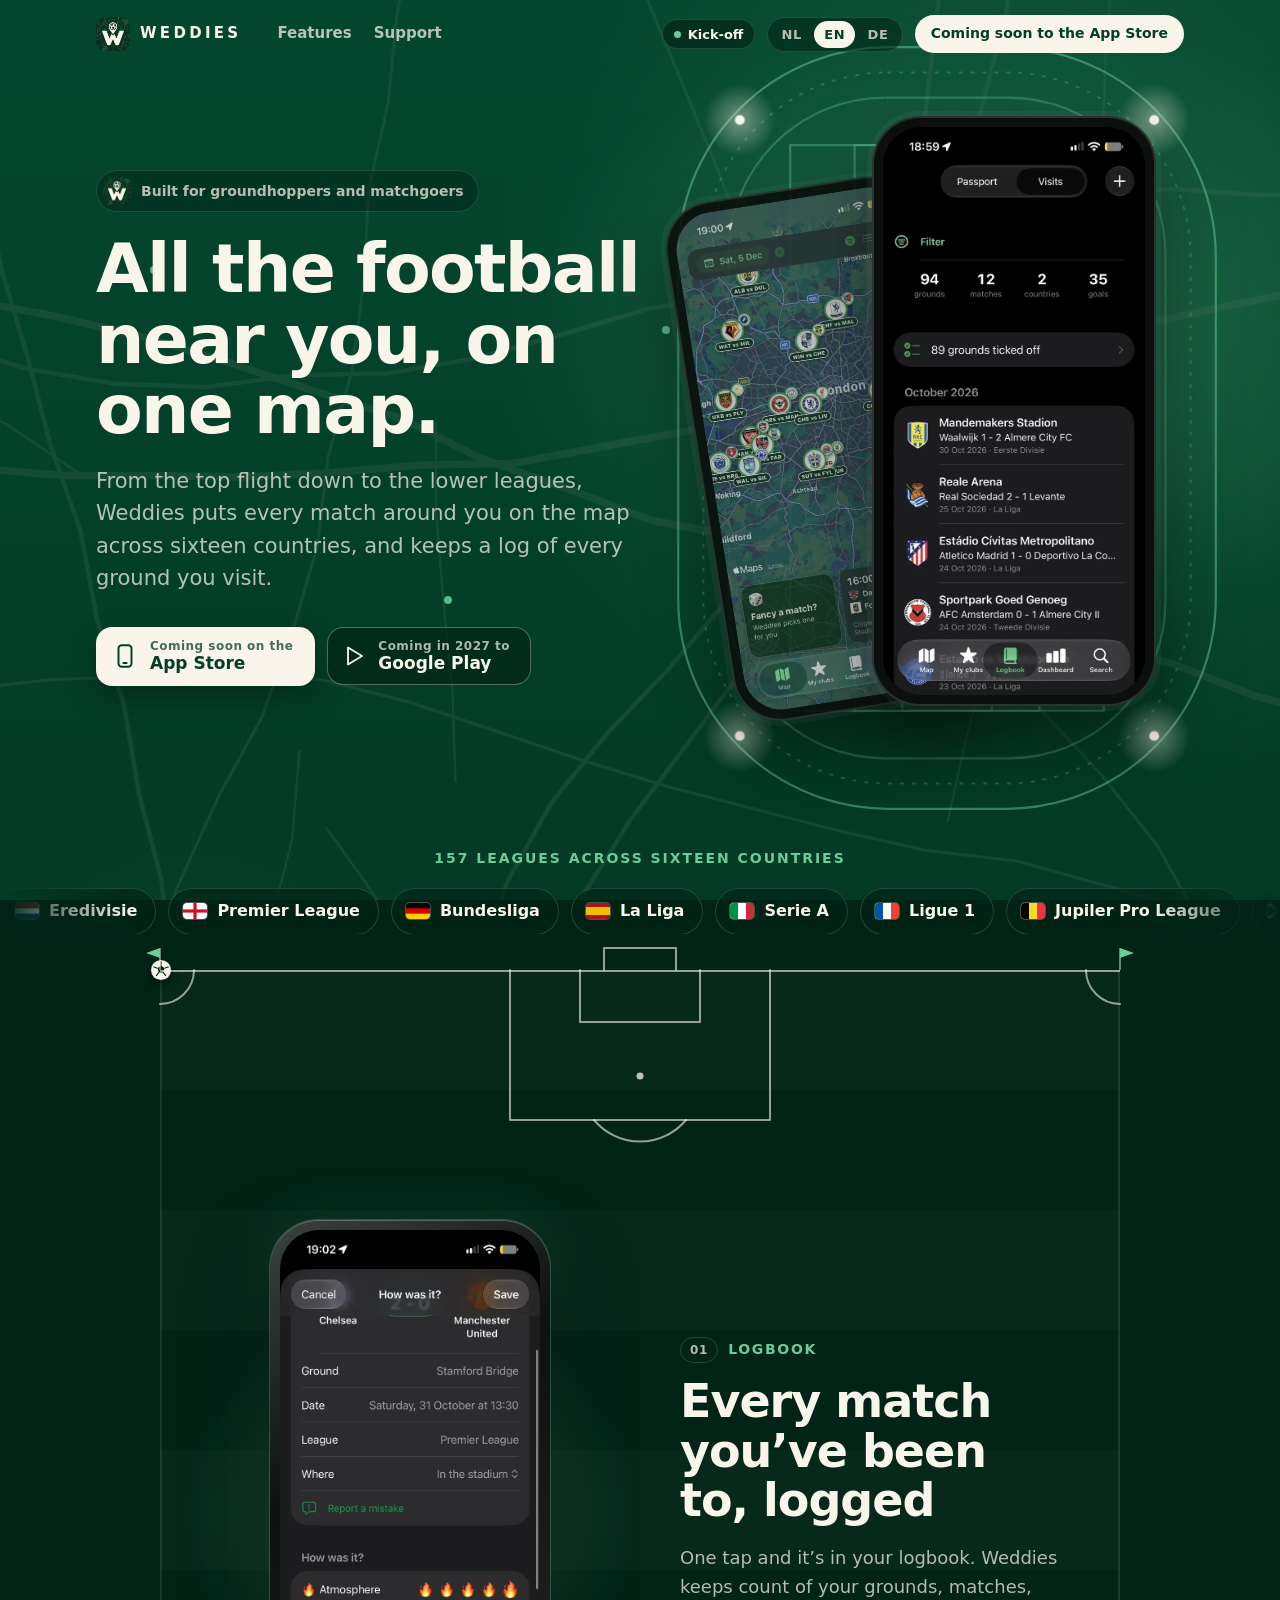
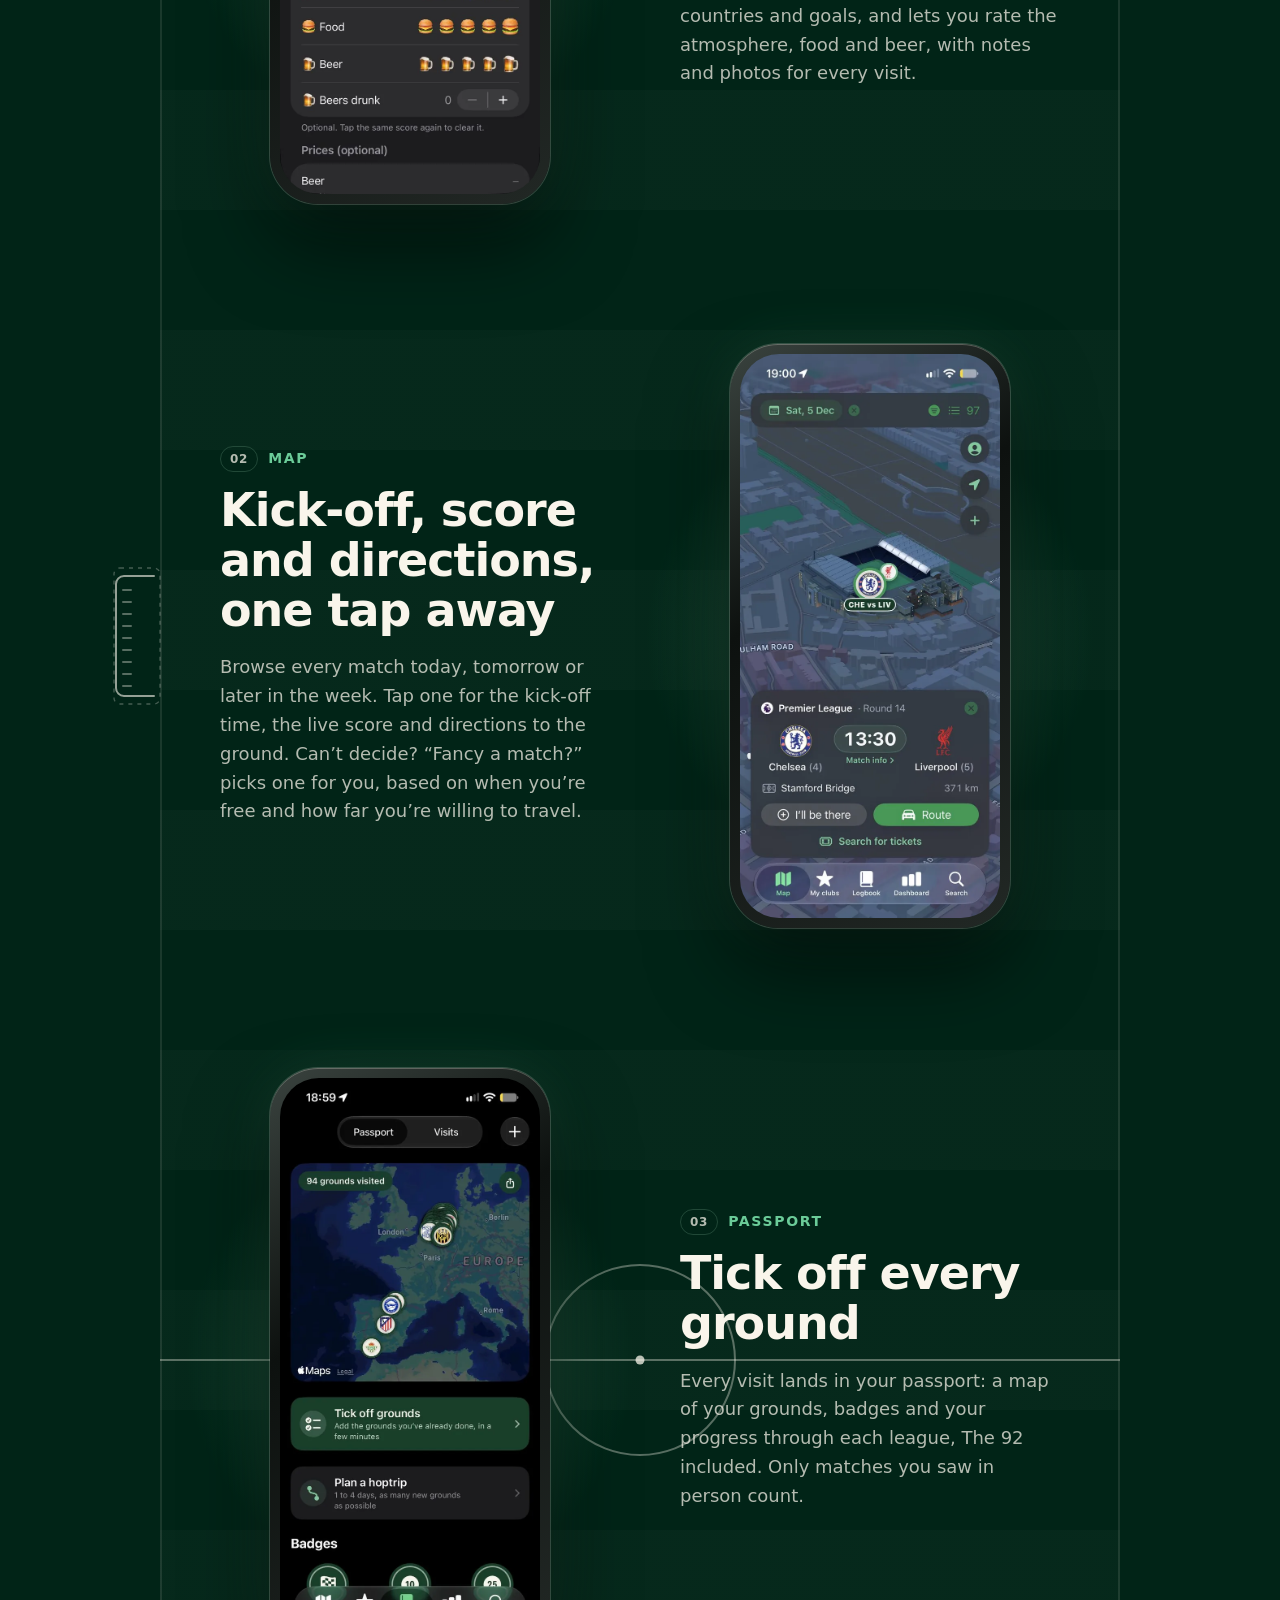
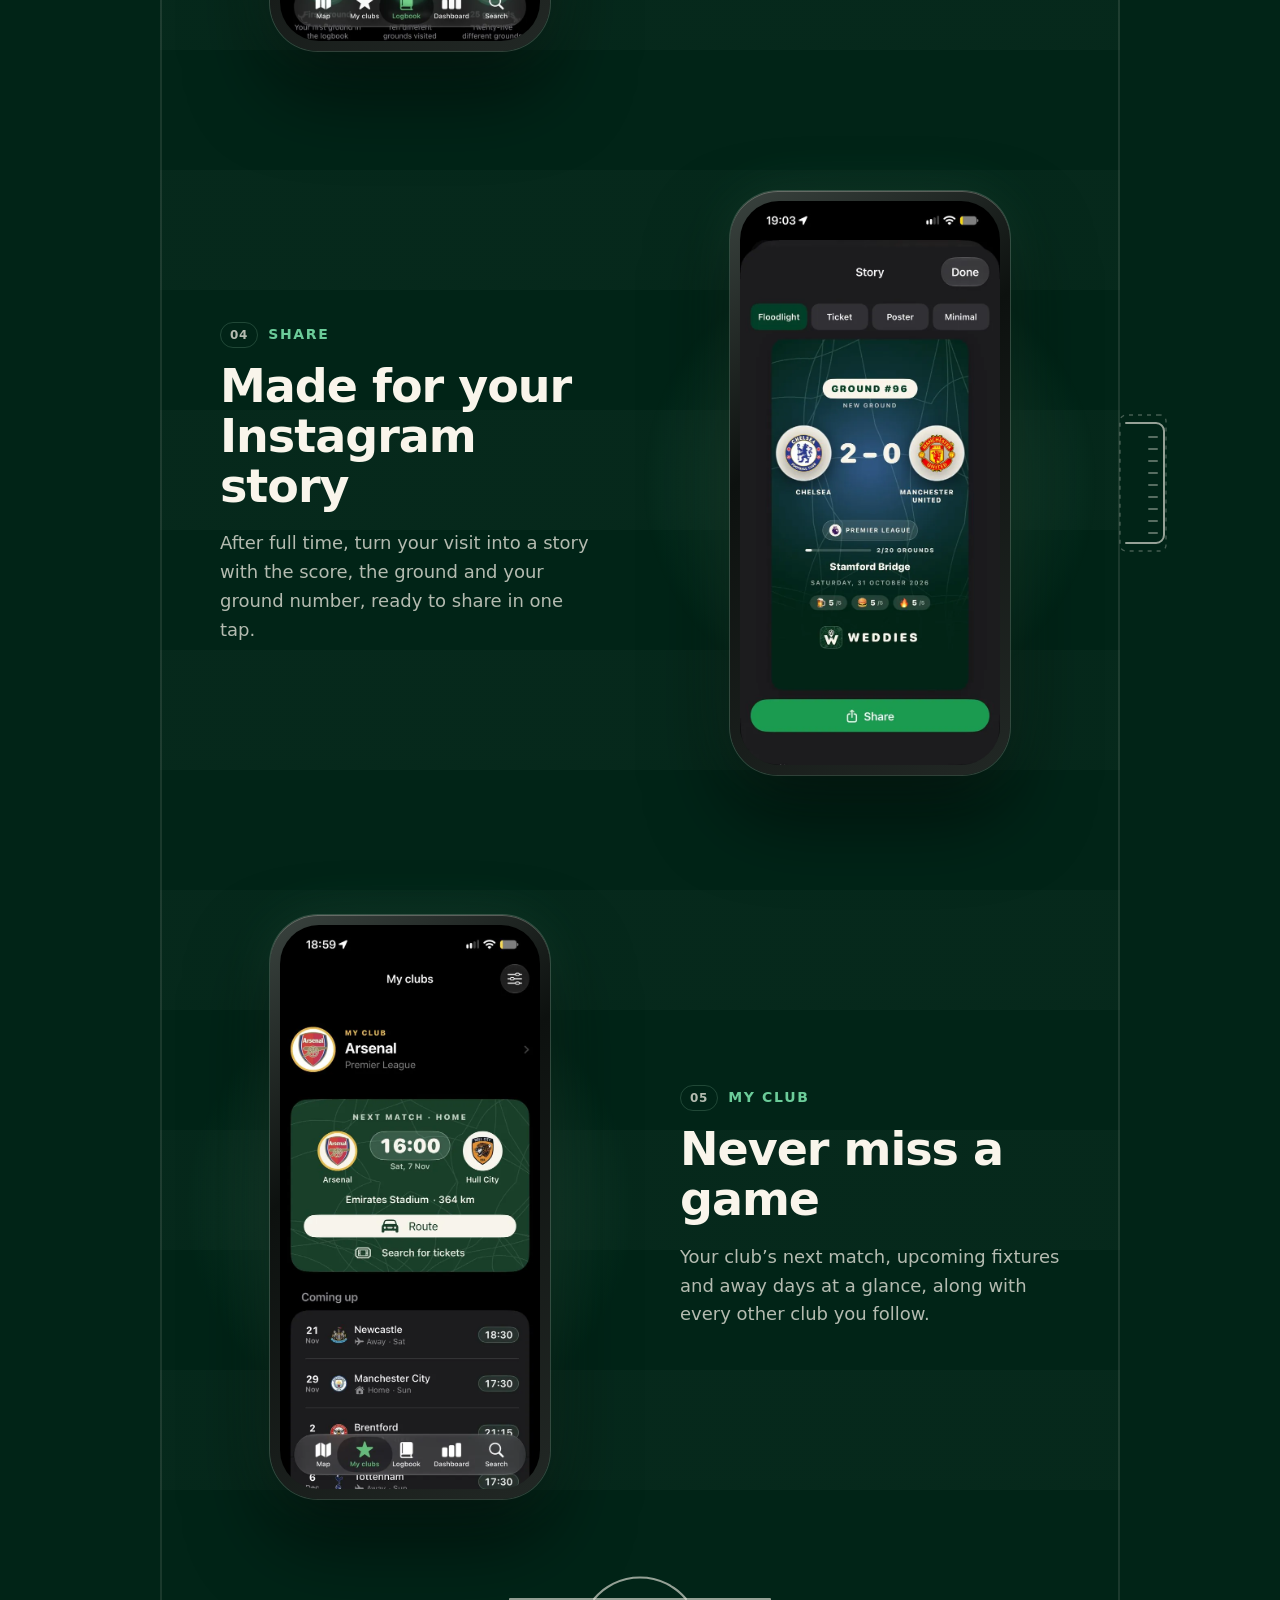
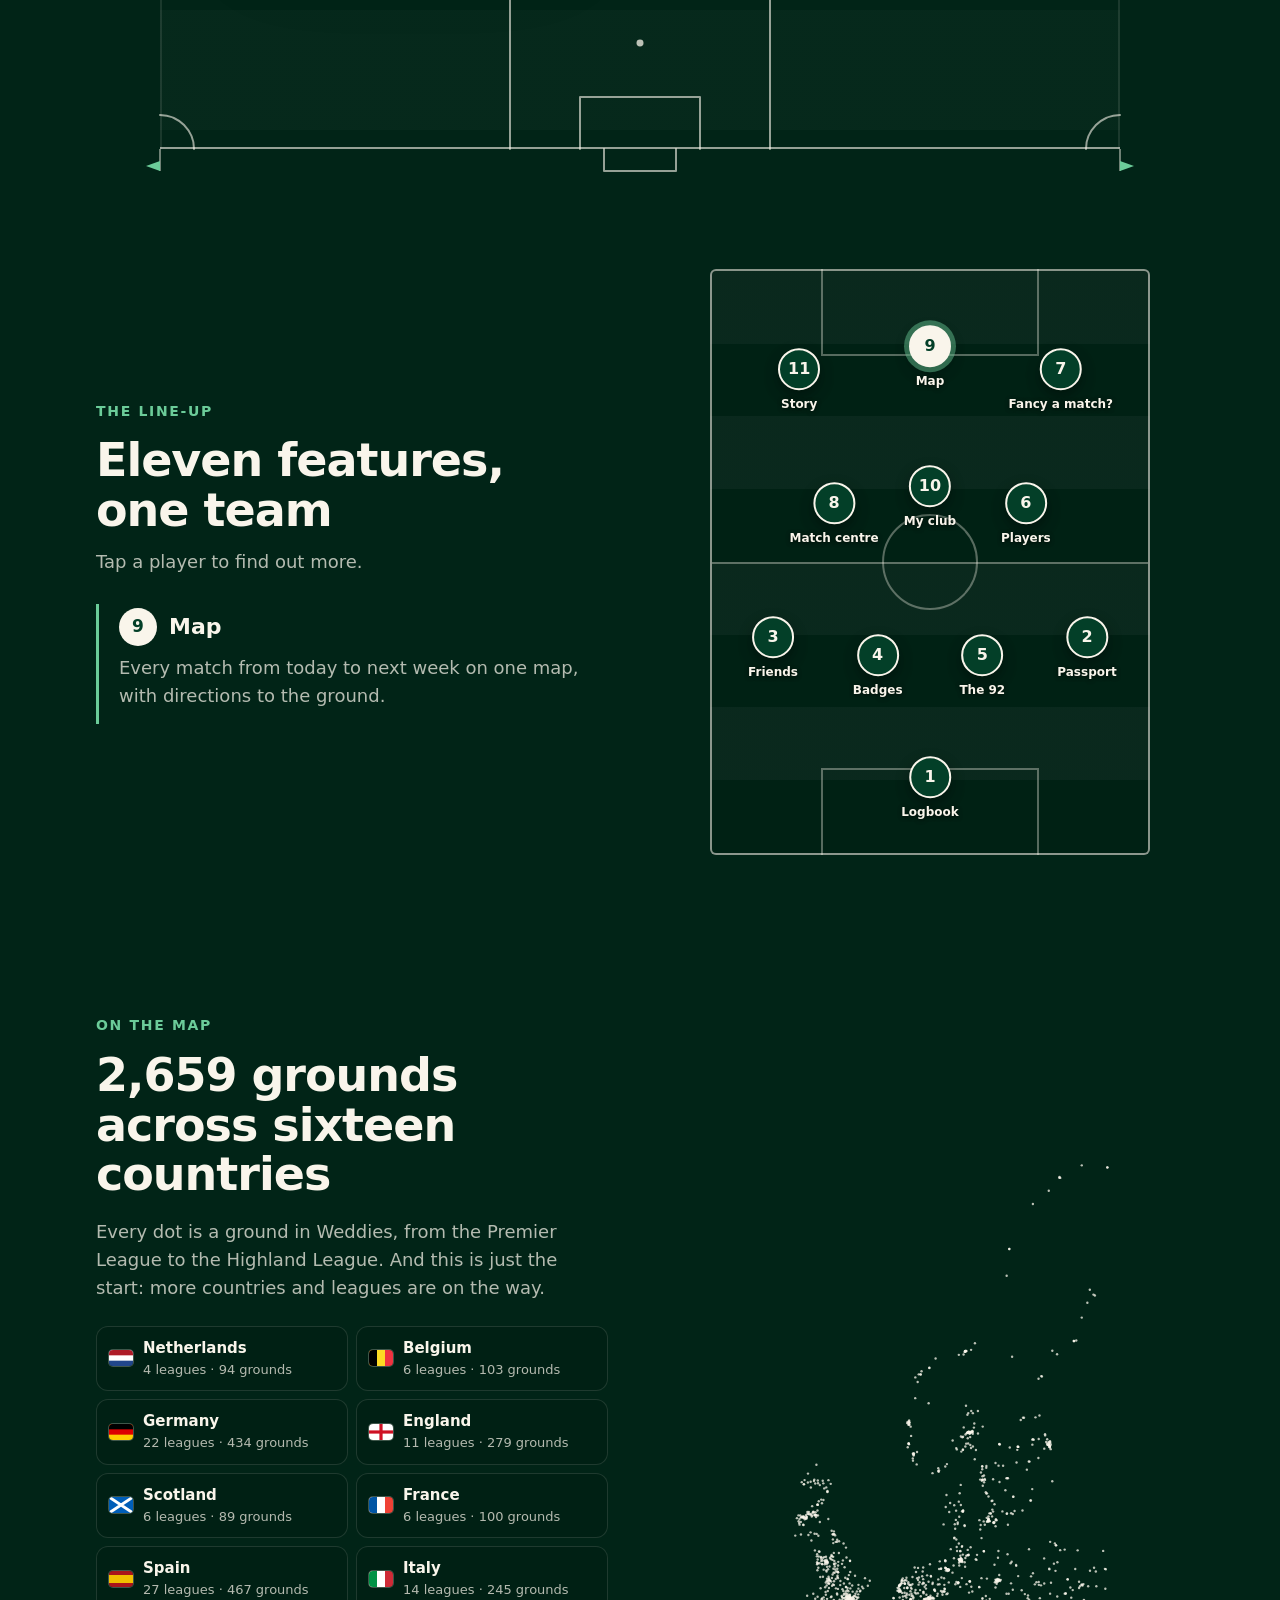
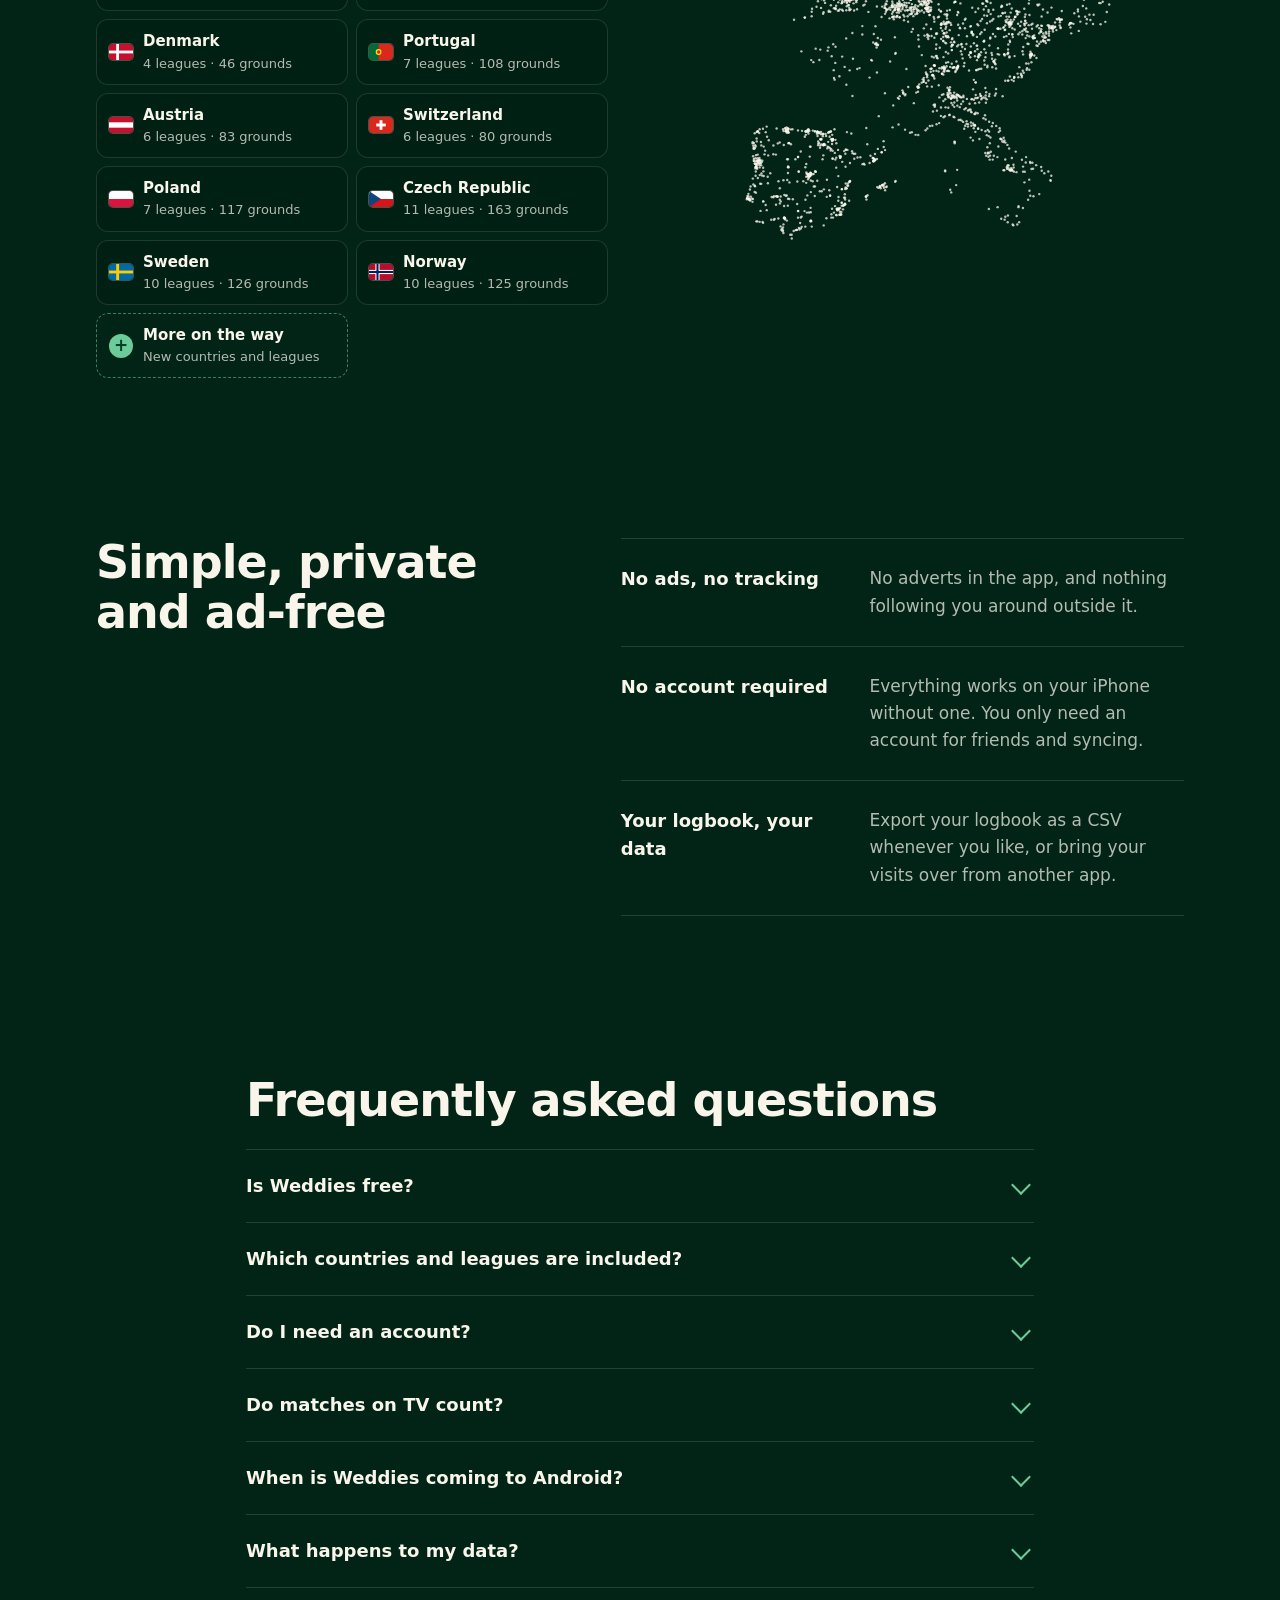
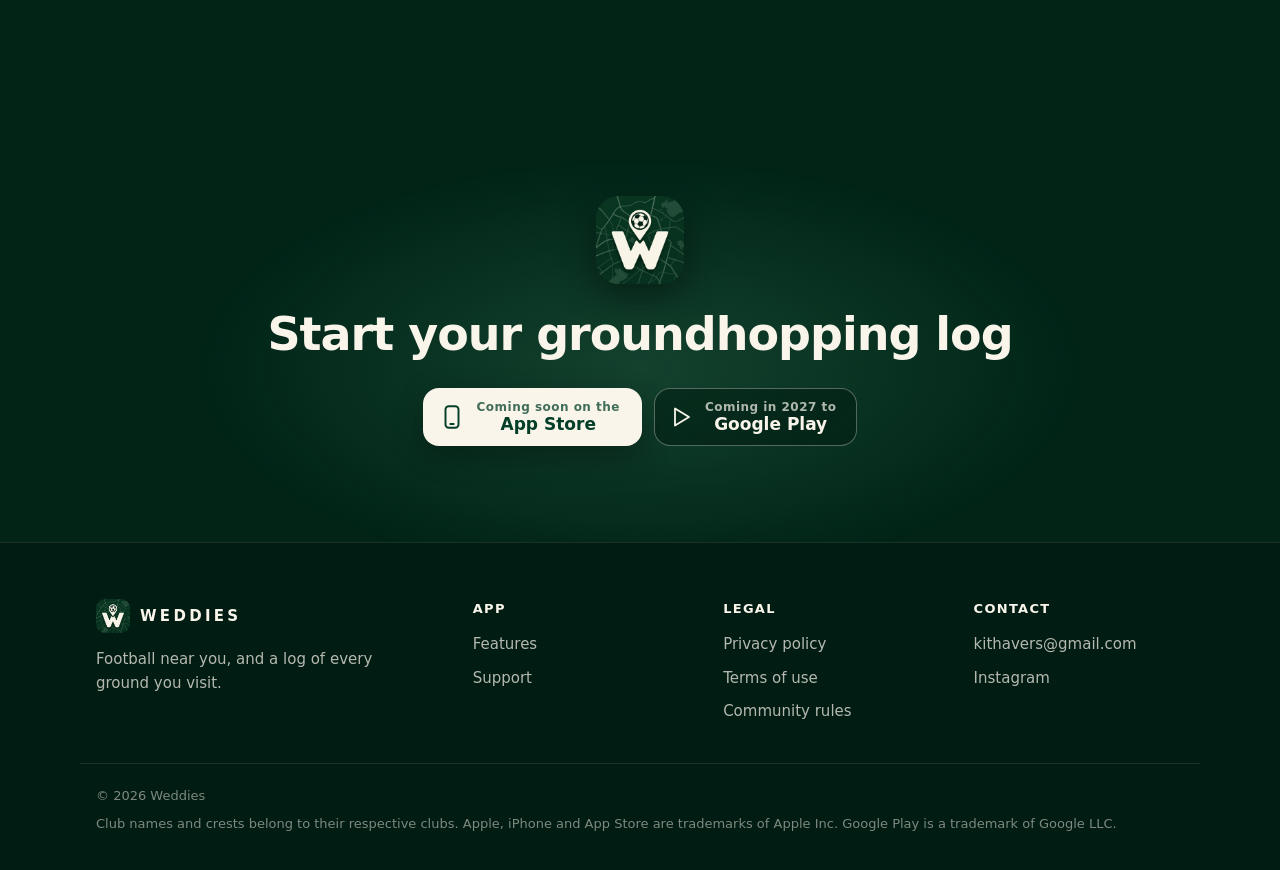
==== commit 2e4bac68: "Stadionkaart klopt weer (zonder Azoren, Madeira en Canarische Eilanden) en betere telefoonweergave G" ====
--- a/index.html
+++ b/index.html
@@ -21,7 +21,7 @@
 <meta name="apple-itunes-app" content="app-id=0000000000"> -->
 <script type="application/ld+json">{"@context": "https://schema.org", "@type": "MobileApplication", "name": "Weddies", "operatingSystem": "iOS", "applicationCategory": "SportsApplication", "description": "Weddies shows every football match near you on one map, across sixteen countries, and keeps a logbook of every ground you visit.", "url": "https://weddiesapp.com/", "image": "https://weddiesapp.com/img/og.jpg", "inLanguage": ["nl", "en", "de"], "offers": {"@type": "Offer", "price": "0", "priceCurrency": "EUR"}}</script>
 <script>document.documentElement.classList.add("js");</script>
-<link rel="stylesheet" href="style.css?v=16">
+<link rel="stylesheet" href="style.css?v=18">
 </head>
 <body class="voorpagina">
 <div class="kaartlaag" aria-hidden="true"><div class="kaartlaag-in"><span class="pin p0" style="left:12%;top:18%"></span><span class="pin p1" style="left:78%;top:12%"></span><span class="pin p2" style="left:88%;top:46%"></span><span class="pin p3" style="left:8%;top:62%"></span><span class="pin p0" style="left:64%;top:74%"></span><span class="pin p1" style="left:35%;top:40%"></span><span class="pin p2" style="left:52%;top:22%"></span><span class="pin p3" style="left:24%;top:88%"></span></div></div>
@@ -157,7 +157,7 @@
       <p class="uitleg" data-t="eu_tekst">Elke stip is een stadion in Weddies, van de Premier League tot de Highland League. En dit is pas het begin: er komen nog meer landen en competities bij.</p>
       <ul class="landen"><li><button type="button" data-land="nl"><img class="vlag" src="img/vlag/nl.svg" alt="" width="24" height="16"><span class="land-naam" data-t="land_nl">Nederland</span><span class="land-meta" data-meta="4|94"></span></button></li><li><button type="button" data-land="be"><img class="vlag" src="img/vlag/be.svg" alt="" width="24" height="16"><span class="land-naam" data-t="land_be">België</span><span class="land-meta" data-meta="6|103"></span></button></li><li><button type="button" data-land="de"><img class="vlag" src="img/vlag/de.svg" alt="" width="24" height="16"><span class="land-naam" data-t="land_de">Duitsland</span><span class="land-meta" data-meta="22|434"></span></button></li><li><button type="button" data-land="eng"><img class="vlag" src="img/vlag/eng.svg" alt="" width="24" height="16"><span class="land-naam" data-t="land_eng">Engeland</span><span class="land-meta" data-meta="11|279"></span></button></li><li><button type="button" data-land="sco"><img class="vlag" src="img/vlag/sco.svg" alt="" width="24" height="16"><span class="land-naam" data-t="land_sco">Schotland</span><span class="land-meta" data-meta="6|89"></span></button></li><li><button type="button" data-land="fr"><img class="vlag" src="img/vlag/fr.svg" alt="" width="24" height="16"><span class="land-naam" data-t="land_fr">Frankrijk</span><span class="land-meta" data-meta="6|100"></span></button></li><li><button type="button" data-land="es"><img class="vlag" src="img/vlag/es.svg" alt="" width="24" height="16"><span class="land-naam" data-t="land_es">Spanje</span><span class="land-meta" data-meta="27|467"></span></button></li><li><button type="button" data-land="it"><img class="vlag" src="img/vlag/it.svg" alt="" width="24" height="16"><span class="land-naam" data-t="land_it">Italië</span><span class="land-meta" data-meta="14|245"></span></button></li><li><button type="button" data-land="dk"><img class="vlag" src="img/vlag/dk.svg" alt="" width="24" height="16"><span class="land-naam" data-t="land_dk">Denemarken</span><span class="land-meta" data-meta="4|46"></span></button></li><li><button type="button" data-land="pt"><img class="vlag" src="img/vlag/pt.svg" alt="" width="24" height="16"><span class="land-naam" data-t="land_pt">Portugal</span><span class="land-meta" data-meta="7|108"></span></button></li><li><button type="button" data-land="at"><img class="vlag" src="img/vlag/at.svg" alt="" width="24" height="16"><span class="land-naam" data-t="land_at">Oostenrijk</span><span class="land-meta" data-meta="6|83"></span></button></li><li><button type="button" data-land="ch"><img class="vlag" src="img/vlag/ch.svg" alt="" width="24" height="16"><span class="land-naam" data-t="land_ch">Zwitserland</span><span class="land-meta" data-meta="6|80"></span></button></li><li><button type="button" data-land="pl"><img class="vlag" src="img/vlag/pl.svg" alt="" width="24" height="16"><span class="land-naam" data-t="land_pl">Polen</span><span class="land-meta" data-meta="7|117"></span></button></li><li><button type="button" data-land="cz"><img class="vlag" src="img/vlag/cz.svg" alt="" width="24" height="16"><span class="land-naam" data-t="land_cz">Tsjechië</span><span class="land-meta" data-meta="11|163"></span></button></li><li><button type="button" data-land="se"><img class="vlag" src="img/vlag/se.svg" alt="" width="24" height="16"><span class="land-naam" data-t="land_se">Zweden</span><span class="land-meta" data-meta="10|126"></span></button></li><li><button type="button" data-land="no"><img class="vlag" src="img/vlag/no.svg" alt="" width="24" height="16"><span class="land-naam" data-t="land_no">Noorwegen</span><span class="land-meta" data-meta="10|125"></span></button></li><li class="meer"><div class="meer-vak"><span class="plus" aria-hidden="true">+</span><span class="land-naam" data-t="eu_meer">Meer op komst</span><span class="land-meta" data-t="eu_meer_meta">Nieuwe landen en competities</span></div></li></ul>
     </div>
-    <div class="europa-kaart onthul" data-bron="img/stadionkaart.svg" style="aspect-ratio: 600 / 736"></div>
+    <div class="europa-kaart onthul" data-bron="img/stadionkaart.svg" style="aspect-ratio: 600 / 1099"></div>
   </div>
 </section>
 
--- a/style.css
+++ b/style.css
@@ -554,7 +554,7 @@
 .land-naam { font-weight: 700; font-size: 15px; }
 .land-meta { font-size: 13px; color: var(--zacht); }
 .landen button:hover, .landen button[aria-pressed="true"] { border-color: var(--accent); background: rgba(3, 63, 40, .8); }
-.europa-kaart { width: 100%; max-width: 480px; justify-self: center; }
+.europa-kaart { width: 100%; max-width: 380px; justify-self: center; }
 .europa-kaart svg { width: 100%; height: auto; display: block; overflow: visible; }
 .europa-kaart .land circle { fill: rgba(249, 245, 235, .75); transition: fill .25s ease, opacity .25s ease; }
 .europa-kaart[data-land] .land circle { opacity: .14; }
@@ -610,7 +610,7 @@
   .bal.trap svg { animation-name: trap-klein; }
 }
 @keyframes trap-klein { 0% { translate: 0 0; } 30% { translate: 80px -30px; } 55% { translate: 50px 0; } 75% { translate: 18px -8px; } 100% { translate: 0 0; } }
-@media (max-width: 420px) { .landen { grid-template-columns: 1fr; } }
+
 
 /* Banner op smallere schermen: eerst de App Store-knop weg, dan de klok compacter */
 @media (max-width: 760px) { .kop-store { display: none; } }
@@ -646,3 +646,33 @@
   .tekstpagina .tabel td { display: block; border: 0; padding: 2px 0; }
   .tekstpagina .tabel td[data-label]::before { content: attr(data-label) ": "; color: var(--accent); font-weight: 600; }
 }
+
+/* ---------- Telefoon: grotere tikvlakken, logische volgorde ---------- */
+[hidden] { display: none !important; } /* ook voor elementen met een eigen display (bijv. de bèta-knop) */
+@media (max-width: 900px) {
+  .talen button { min-width: 40px; min-height: 36px; padding: 8px 10px; }
+  .voet-kolom { gap: 2px; }
+  .voet-kolom a { display: block; padding: 10px 0; }
+  .voet-merk .merk { min-height: 44px; }
+  /* opstelling: uitleg ónder het veld, zodat je ziet wat er verandert als je op een speler tikt */
+  .opstelling-tekst { display: contents; }
+  .opstelling-in { display: flex; flex-direction: column; align-items: stretch; gap: 20px; }
+  .opstelling-in .label, .opstelling-in h2, .opstelling-in .uitleg { order: 0; margin-bottom: 0; }
+  .miniveld { order: 1; max-width: 100%; }
+  .spelerkaart { order: 2; min-height: 0; }
+  .speler { min-width: 56px; min-height: 56px; justify-content: center; }
+  .speler .rug { width: 40px; height: 40px; font-size: 15px; }
+  .speler .naam { font-size: 12px; }
+  /* stadionkaart: eerst de kaart, dan de landen, zodat je ziet wat oplicht */
+  .europa-tekst { display: contents; }
+  .europa-in { display: flex; flex-direction: column; gap: 18px; }
+  .europa-in .label, .europa-in h2, .europa-in .uitleg { order: 0; margin-bottom: 0; }
+  .europa-kaart { order: 1; max-width: 100%; }
+  .landen { order: 2; }
+  .landen button, .landen .meer-vak { padding: 10px; min-height: 56px; }
+  .land-meta { font-size: 12px; line-height: 1.3; }
+  /* minder lege ruimte boven en onder het veld */
+  .kenmerken { padding-top: 160px; padding-bottom: 160px; }
+  .vraag summary { padding-top: 18px; padding-bottom: 18px; }
+}
+@media (max-width: 380px) { .landen { grid-template-columns: 1fr; } }
